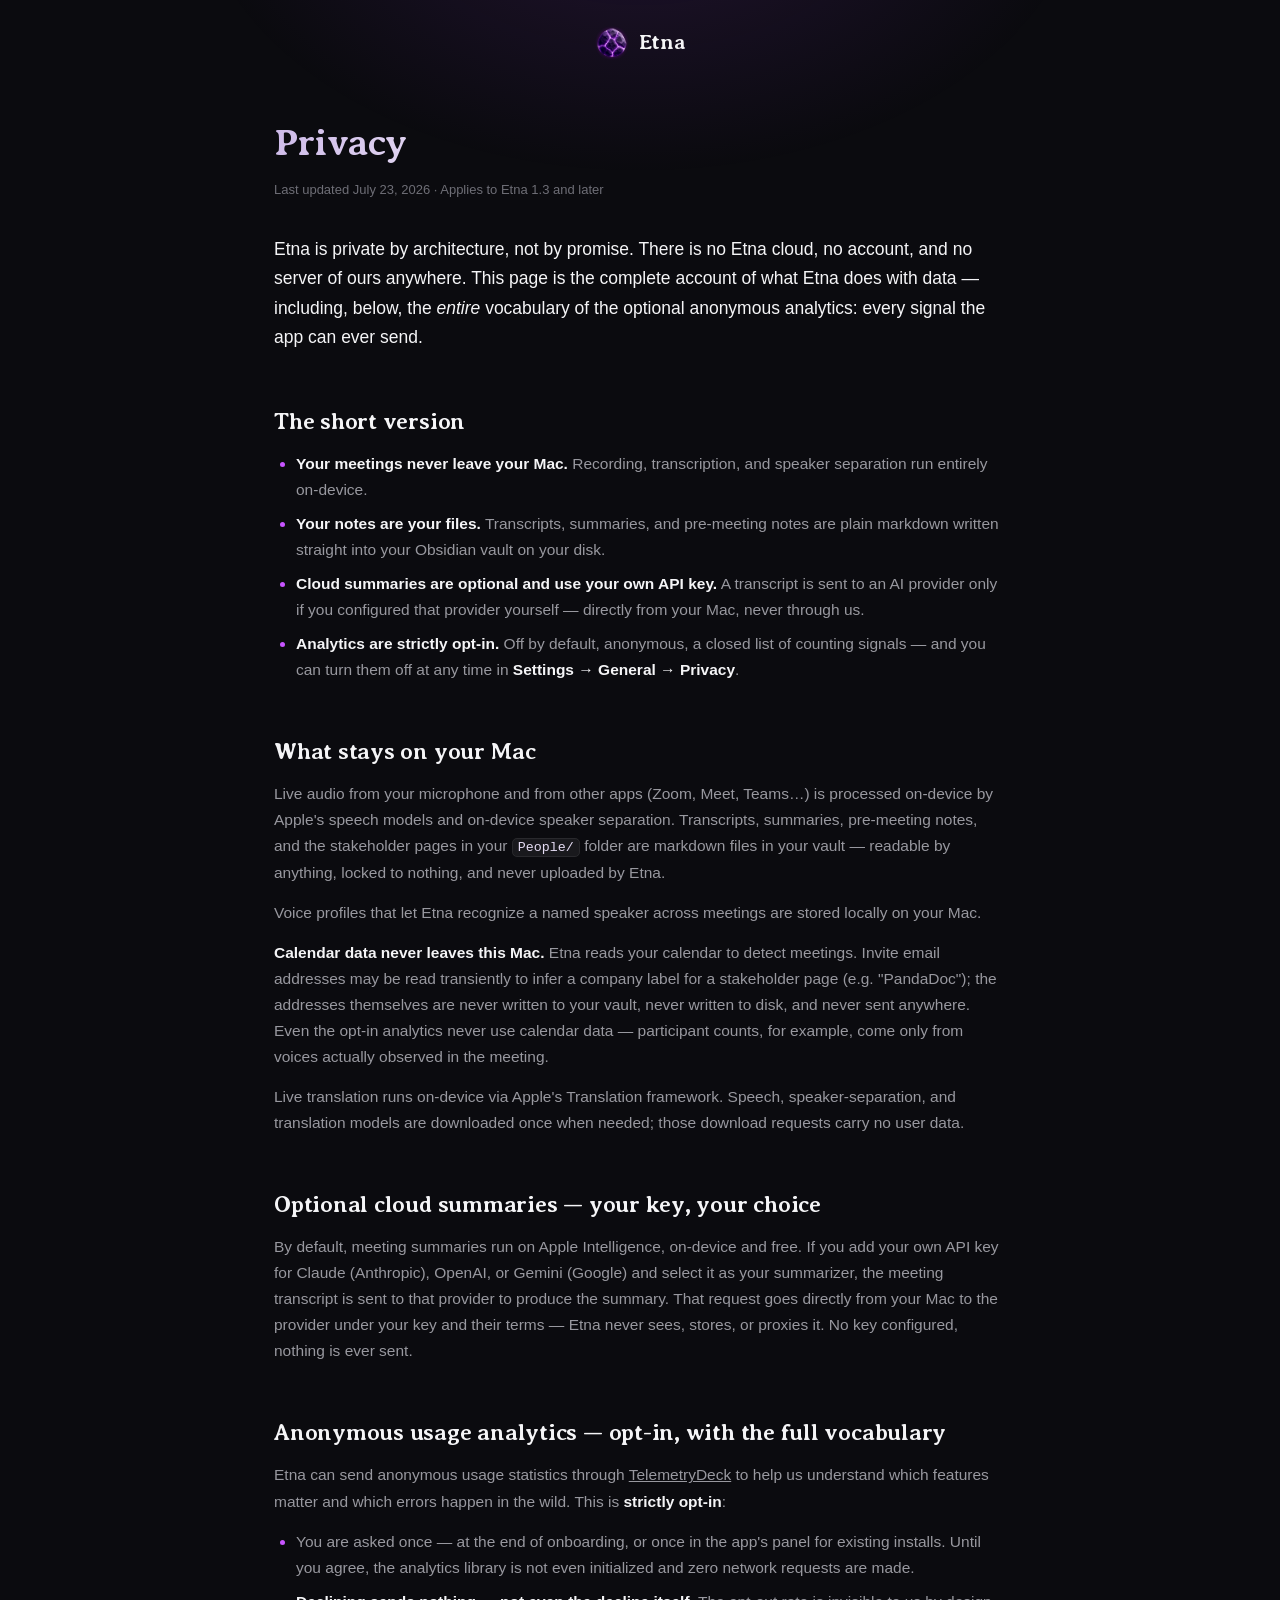
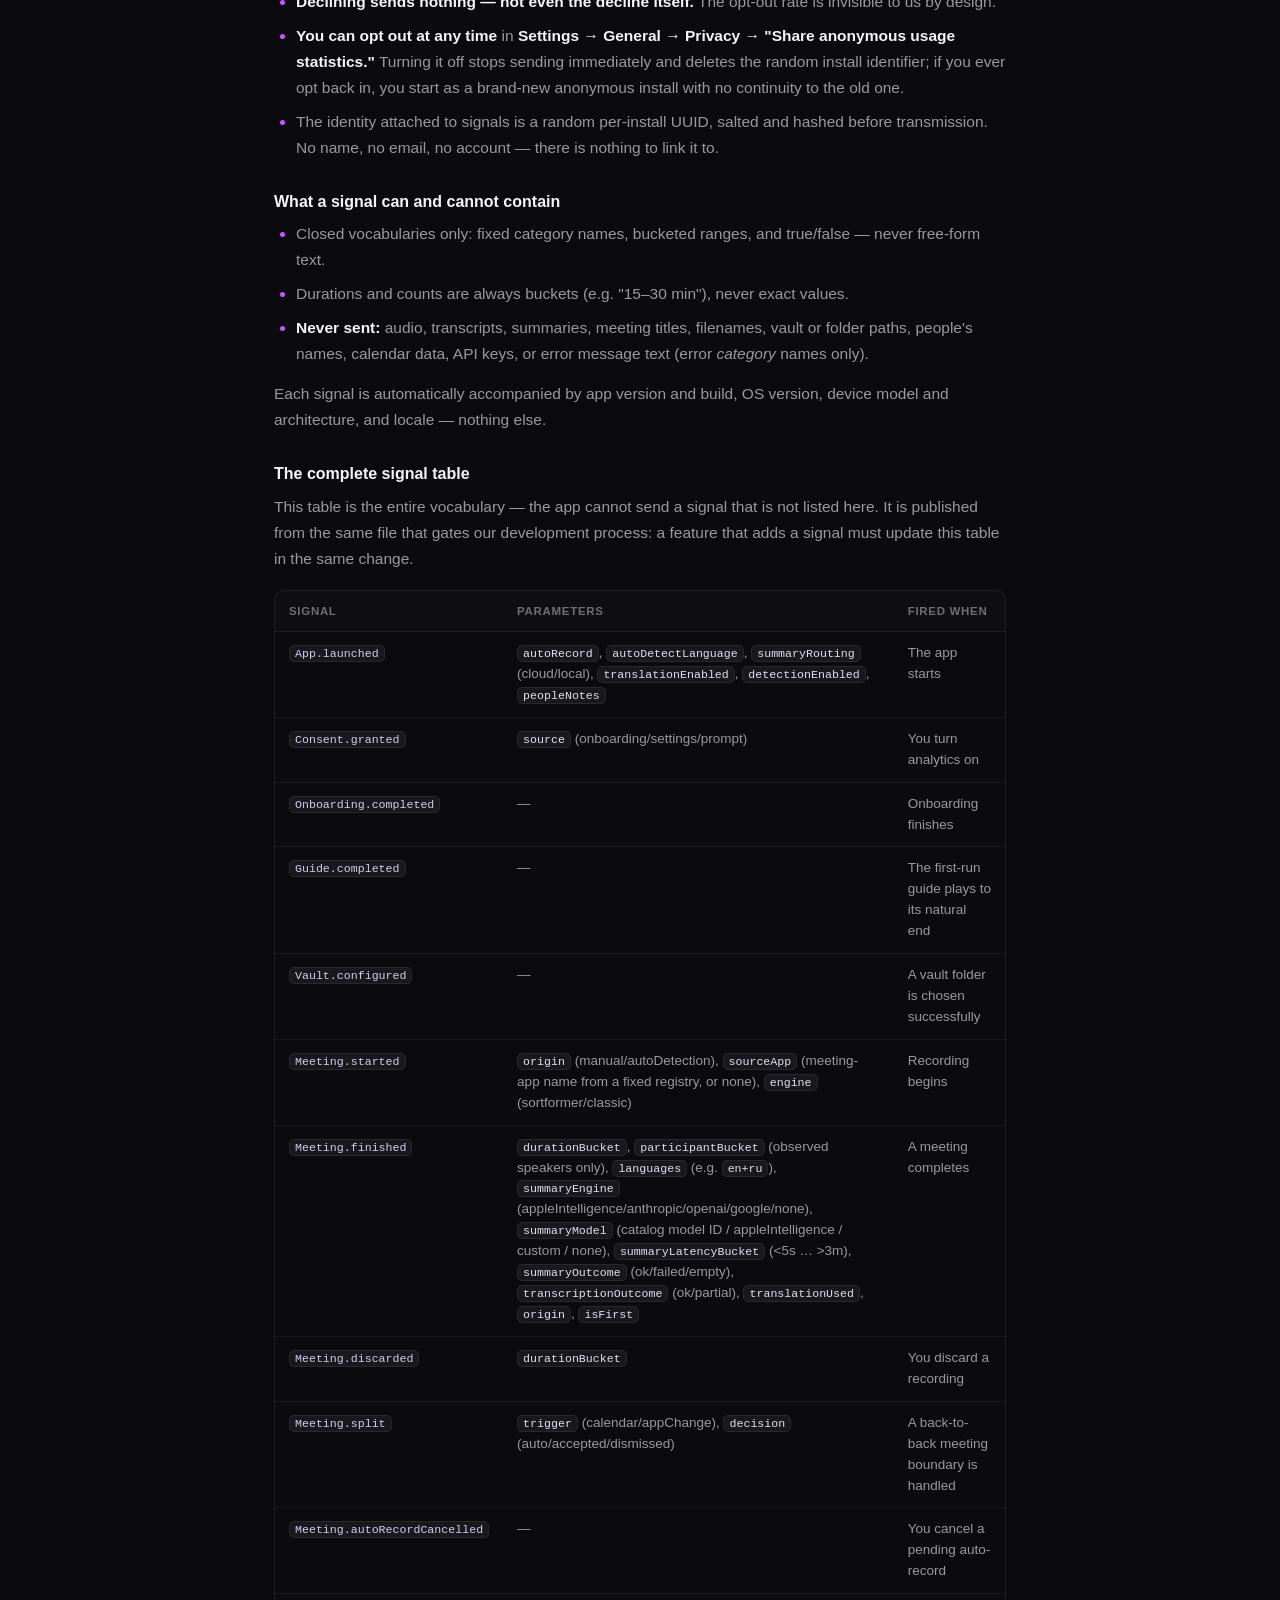
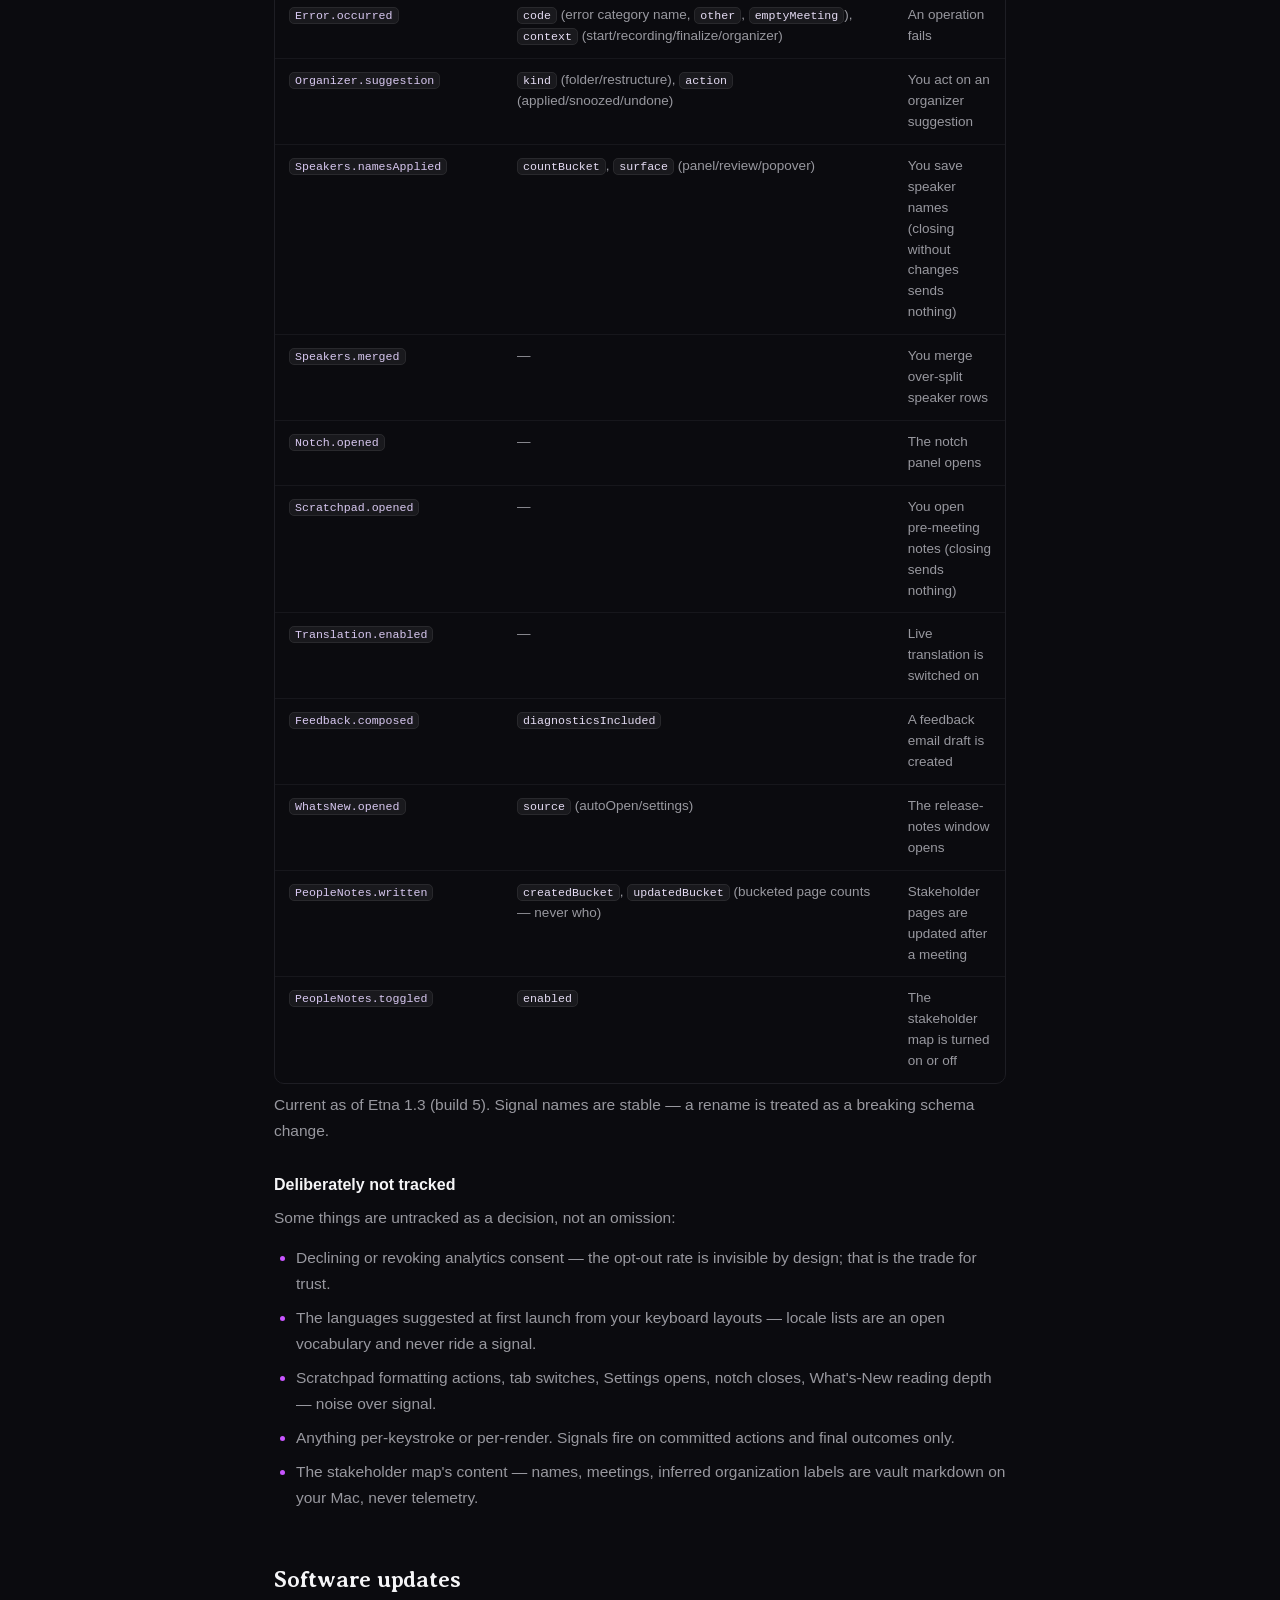
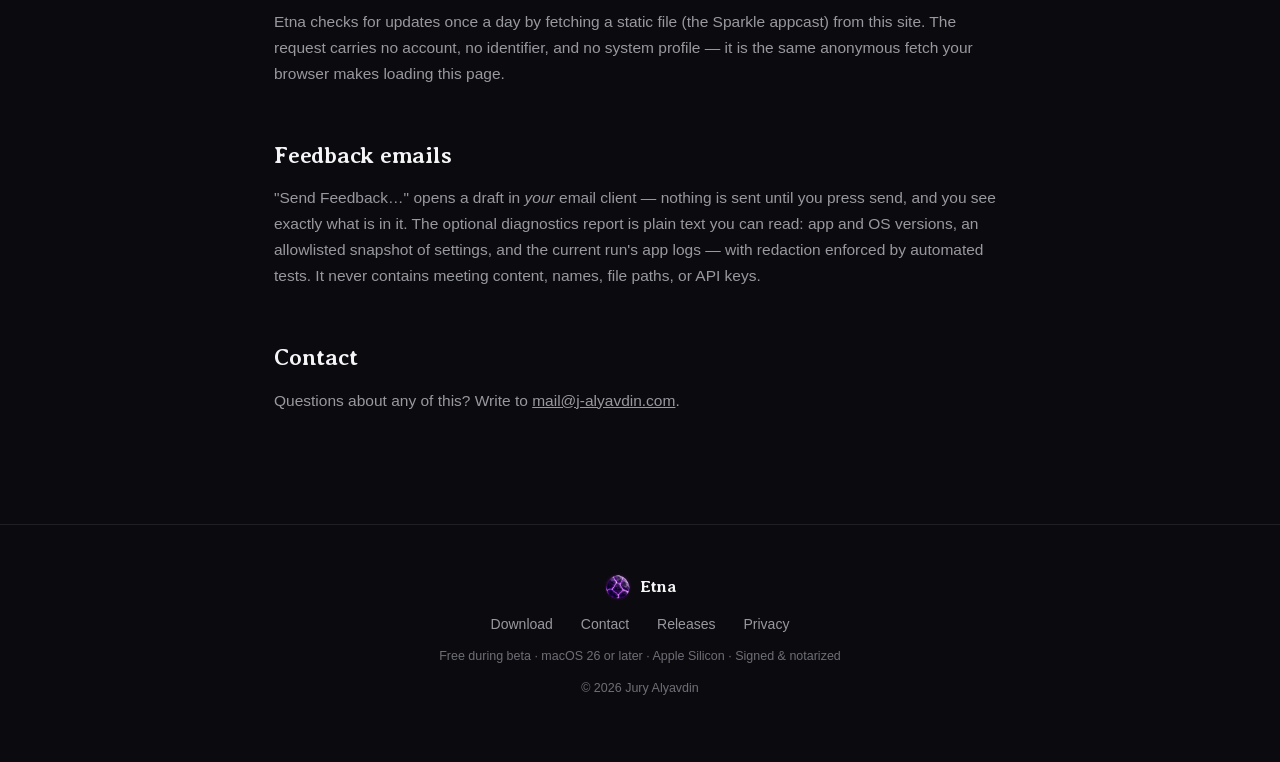
==== privacy.html @ 4ec59758 "Privacy page at /privacy: full analytics vocabulary + opt-out path Publishes the complete opt-in ana" ====
<!doctype html>
<html lang="en">
<head>
<meta charset="utf-8">
<meta name="viewport" content="width=device-width, initial-scale=1">
<title>Privacy — Etna</title>
<meta name="description" content="Etna is private by architecture: on-device transcription, notes in your own Obsidian vault, no servers, no account. This page is the complete account of what Etna does with data, including the full opt-in analytics vocabulary.">
<meta name="theme-color" content="#000000">
<link rel="icon" href="assets/favicon.svg" type="image/svg+xml">
<meta property="og:type" content="website">
<meta property="og:title" content="Privacy — Etna">
<meta property="og:description" content="On-device transcription, notes in your own vault, no servers. The complete account of what Etna does with data — including every analytics signal it can ever send.">
<meta property="og:image" content="https://etnanote.com/assets/og-image.png">
<meta property="og:url" content="https://etnanote.com/privacy">
<link rel="canonical" href="https://etnanote.com/privacy">
<link rel="stylesheet" href="style.css">
<style>
  /* ---- privacy page (scoped; tokens come from style.css) ---- */
  .topbar {
    display: flex; align-items: center; justify-content: center;
    padding: 26px 24px 10px;
  }
  .topbar a {
    display: flex; align-items: center; gap: 10px;
    text-decoration: none;
    font-family: 'Averia Serif Libre', Georgia, serif;
    font-weight: 700; font-size: 21px; letter-spacing: -0.02em;
  }
  .legal {
    max-width: 780px; margin: 0 auto;
    padding: 28px 24px 96px;
  }
  .legal h1 {
    font-family: 'Averia Serif Libre', Georgia, serif;
    font-weight: 700; font-size: 38px; letter-spacing: -0.02em;
    margin: 18px 0 10px;
    background: linear-gradient(115deg, #cdb9e8 0%, #fff 55%, #cdb9e8 100%);
    -webkit-background-clip: text; background-clip: text; color: transparent;
  }
  .legal .updated { margin: 0 0 34px; font-size: 13px; color: var(--text-3); }
  .legal h2 {
    font-family: 'Averia Serif Libre', Georgia, serif;
    font-weight: 700; font-size: 23px; letter-spacing: -0.01em;
    margin: 52px 0 14px; color: var(--text);
  }
  .legal h3 { font-size: 16px; margin: 30px 0 8px; color: var(--text); }
  .legal p, .legal li { font-size: 15.5px; line-height: 1.68; color: var(--text-2); }
  .legal p { margin: 0 0 14px; }
  .legal ul { margin: 0 0 14px; padding-left: 22px; }
  .legal li { margin-bottom: 8px; }
  .legal li::marker { color: var(--accent); }
  .legal strong { color: var(--text); font-weight: 600; }
  .legal .lead { font-size: 17.5px; color: var(--text); }
  .legal code {
    font-family: ui-monospace, "SF Mono", SFMono-Regular, Menlo, monospace;
    font-size: .86em;
    background: rgba(255,255,255,.06);
    border: 1px solid rgba(255,255,255,.07);
    padding: 1px 5px; border-radius: 5px;
    color: #e6ddf5; white-space: nowrap;
  }
  .table-scroll {
    overflow-x: auto; margin: 18px 0 8px;
    border: 1px solid #1e1e24; border-radius: var(--r-m);
    -webkit-overflow-scrolling: touch;
  }
  .legal table { width: 100%; border-collapse: collapse; font-size: 13.5px; min-width: 640px; }
  .legal th {
    text-align: left; font-weight: 600; color: var(--text-3);
    font-size: 11.5px; text-transform: uppercase; letter-spacing: .06em;
    padding: 12px 14px; border-bottom: 1px solid #1e1e24;
    background: rgba(255,255,255,.02);
  }
  .legal td {
    padding: 11px 14px; vertical-align: top;
    border-bottom: 1px solid #17171c;
    color: var(--text-2); line-height: 1.55;
  }
  .legal tr:last-child td { border-bottom: none; }
  .legal td:first-child code { color: #d9c9f2; }
  .tnote { font-size: 13px; color: var(--text-3); margin-top: 10px; }
</style>
</head>
<body class="no-zoom">

<div class="topbar">
  <a href="/">
    <img src="assets/etna-stone.png" alt="" width="34" height="34">
    <span>Etna</span>
  </a>
</div>

<main class="legal">
  <h1>Privacy</h1>
  <p class="updated">Last updated July 23, 2026 · Applies to Etna 1.3 and later</p>

  <p class="lead">Etna is private by architecture, not by promise. There is no Etna cloud,
  no account, and no server of ours anywhere. This page is the complete account of what
  Etna does with data — including, below, the <em>entire</em> vocabulary of the optional
  anonymous analytics: every signal the app can ever send.</p>

  <h2>The short version</h2>
  <ul>
    <li><strong>Your meetings never leave your Mac.</strong> Recording, transcription, and
      speaker separation run entirely on-device.</li>
    <li><strong>Your notes are your files.</strong> Transcripts, summaries, and pre-meeting
      notes are plain markdown written straight into your Obsidian vault on your disk.</li>
    <li><strong>Cloud summaries are optional and use your own API key.</strong> A transcript
      is sent to an AI provider only if you configured that provider yourself — directly
      from your Mac, never through us.</li>
    <li><strong>Analytics are strictly opt-in.</strong> Off by default, anonymous, a closed
      list of counting signals — and you can turn them off at any time in
      <strong>Settings&nbsp;→&nbsp;General&nbsp;→&nbsp;Privacy</strong>.</li>
  </ul>

  <h2>What stays on your Mac</h2>
  <p>Live audio from your microphone and from other apps (Zoom, Meet, Teams…) is processed
  on-device by Apple's speech models and on-device speaker separation. Transcripts,
  summaries, pre-meeting notes, and the stakeholder pages in your <code>People/</code>
  folder are markdown files in your vault — readable by anything, locked to nothing, and
  never uploaded by Etna.</p>
  <p>Voice profiles that let Etna recognize a named speaker across meetings are stored
  locally on your Mac.</p>
  <p><strong>Calendar data never leaves this Mac.</strong> Etna reads your calendar to
  detect meetings. Invite email addresses may be read transiently to infer a company label
  for a stakeholder page (e.g. "PandaDoc"); the addresses themselves are never written to
  your vault, never written to disk, and never sent anywhere. Even the opt-in analytics
  never use calendar data — participant counts, for example, come only from voices
  actually observed in the meeting.</p>
  <p>Live translation runs on-device via Apple's Translation framework. Speech,
  speaker-separation, and translation models are downloaded once when needed; those
  download requests carry no user data.</p>

  <h2>Optional cloud summaries — your key, your choice</h2>
  <p>By default, meeting summaries run on Apple&nbsp;Intelligence, on-device and free. If
  you add your own API key for Claude (Anthropic), OpenAI, or Gemini (Google) and select
  it as your summarizer, the meeting transcript is sent to that provider to produce the
  summary. That request goes directly from your Mac to the provider under your key and
  their terms — Etna never sees, stores, or proxies it. No key configured, nothing is
  ever sent.</p>

  <h2>Anonymous usage analytics — opt-in, with the full vocabulary</h2>
  <p>Etna can send anonymous usage statistics through
  <a href="https://telemetrydeck.com">TelemetryDeck</a> to help us understand which
  features matter and which errors happen in the wild. This is <strong>strictly
  opt-in</strong>:</p>
  <ul>
    <li>You are asked once — at the end of onboarding, or once in the app's panel for
      existing installs. Until you agree, the analytics library is not even initialized
      and zero network requests are made.</li>
    <li><strong>Declining sends nothing — not even the decline itself.</strong> The
      opt-out rate is invisible to us by design.</li>
    <li><strong>You can opt out at any time</strong> in
      <strong>Settings&nbsp;→&nbsp;General&nbsp;→&nbsp;Privacy → "Share anonymous usage
      statistics."</strong> Turning it off stops sending immediately and deletes the
      random install identifier; if you ever opt back in, you start as a brand-new
      anonymous install with no continuity to the old one.</li>
    <li>The identity attached to signals is a random per-install UUID, salted and hashed
      before transmission. No name, no email, no account — there is nothing to link it to.</li>
  </ul>

  <h3>What a signal can and cannot contain</h3>
  <ul>
    <li>Closed vocabularies only: fixed category names, bucketed ranges, and true/false —
      never free-form text.</li>
    <li>Durations and counts are always buckets (e.g. "15–30&nbsp;min"), never exact values.</li>
    <li><strong>Never sent:</strong> audio, transcripts, summaries, meeting titles,
      filenames, vault or folder paths, people's names, calendar data, API keys, or error
      message text (error <em>category</em> names only).</li>
  </ul>
  <p>Each signal is automatically accompanied by app version and build, OS version, device
  model and architecture, and locale — nothing else.</p>

  <h3>The complete signal table</h3>
  <p>This table is the entire vocabulary — the app cannot send a signal that is not listed
  here. It is published from the same file that gates our development process: a feature
  that adds a signal must update this table in the same change.</p>

  <div class="table-scroll">
  <table>
    <thead><tr><th>Signal</th><th>Parameters</th><th>Fired when</th></tr></thead>
    <tbody>
      <tr><td><code>App.launched</code></td><td><code>autoRecord</code>, <code>autoDetectLanguage</code>, <code>summaryRouting</code> (cloud/local), <code>translationEnabled</code>, <code>detectionEnabled</code>, <code>peopleNotes</code></td><td>The app starts</td></tr>
      <tr><td><code>Consent.granted</code></td><td><code>source</code> (onboarding/settings/prompt)</td><td>You turn analytics on</td></tr>
      <tr><td><code>Onboarding.completed</code></td><td>—</td><td>Onboarding finishes</td></tr>
      <tr><td><code>Guide.completed</code></td><td>—</td><td>The first-run guide plays to its natural end</td></tr>
      <tr><td><code>Vault.configured</code></td><td>—</td><td>A vault folder is chosen successfully</td></tr>
      <tr><td><code>Meeting.started</code></td><td><code>origin</code> (manual/autoDetection), <code>sourceApp</code> (meeting-app name from a fixed registry, or none), <code>engine</code> (sortformer/classic)</td><td>Recording begins</td></tr>
      <tr><td><code>Meeting.finished</code></td><td><code>durationBucket</code>, <code>participantBucket</code> (observed speakers only), <code>languages</code> (e.g. <code>en+ru</code>), <code>summaryEngine</code> (appleIntelligence/anthropic/openai/google/none), <code>summaryModel</code> (catalog model ID / appleIntelligence / custom / none), <code>summaryLatencyBucket</code> (&lt;5s … &gt;3m), <code>summaryOutcome</code> (ok/failed/empty), <code>transcriptionOutcome</code> (ok/partial), <code>translationUsed</code>, <code>origin</code>, <code>isFirst</code></td><td>A meeting completes</td></tr>
      <tr><td><code>Meeting.discarded</code></td><td><code>durationBucket</code></td><td>You discard a recording</td></tr>
      <tr><td><code>Meeting.split</code></td><td><code>trigger</code> (calendar/appChange), <code>decision</code> (auto/accepted/dismissed)</td><td>A back-to-back meeting boundary is handled</td></tr>
      <tr><td><code>Meeting.autoRecordCancelled</code></td><td>—</td><td>You cancel a pending auto-record</td></tr>
      <tr><td><code>Error.occurred</code></td><td><code>code</code> (error category name, <code>other</code>, <code>emptyMeeting</code>), <code>context</code> (start/recording/finalize/organizer)</td><td>An operation fails</td></tr>
      <tr><td><code>Organizer.suggestion</code></td><td><code>kind</code> (folder/restructure), <code>action</code> (applied/snoozed/undone)</td><td>You act on an organizer suggestion</td></tr>
      <tr><td><code>Speakers.namesApplied</code></td><td><code>countBucket</code>, <code>surface</code> (panel/review/popover)</td><td>You save speaker names (closing without changes sends nothing)</td></tr>
      <tr><td><code>Speakers.merged</code></td><td>—</td><td>You merge over-split speaker rows</td></tr>
      <tr><td><code>Notch.opened</code></td><td>—</td><td>The notch panel opens</td></tr>
      <tr><td><code>Scratchpad.opened</code></td><td>—</td><td>You open pre-meeting notes (closing sends nothing)</td></tr>
      <tr><td><code>Translation.enabled</code></td><td>—</td><td>Live translation is switched on</td></tr>
      <tr><td><code>Feedback.composed</code></td><td><code>diagnosticsIncluded</code></td><td>A feedback email draft is created</td></tr>
      <tr><td><code>WhatsNew.opened</code></td><td><code>source</code> (autoOpen/settings)</td><td>The release-notes window opens</td></tr>
      <tr><td><code>PeopleNotes.written</code></td><td><code>createdBucket</code>, <code>updatedBucket</code> (bucketed page counts — never who)</td><td>Stakeholder pages are updated after a meeting</td></tr>
      <tr><td><code>PeopleNotes.toggled</code></td><td><code>enabled</code></td><td>The stakeholder map is turned on or off</td></tr>
    </tbody>
  </table>
  </div>
  <p class="tnote">Current as of Etna 1.3 (build 5). Signal names are stable — a rename is
  treated as a breaking schema change.</p>

  <h3>Deliberately not tracked</h3>
  <p>Some things are untracked as a decision, not an omission:</p>
  <ul>
    <li>Declining or revoking analytics consent — the opt-out rate is invisible by design;
      that is the trade for trust.</li>
    <li>The languages suggested at first launch from your keyboard layouts — locale lists
      are an open vocabulary and never ride a signal.</li>
    <li>Scratchpad formatting actions, tab switches, Settings opens, notch closes,
      What's-New reading depth — noise over signal.</li>
    <li>Anything per-keystroke or per-render. Signals fire on committed actions and final
      outcomes only.</li>
    <li>The stakeholder map's content — names, meetings, inferred organization labels are
      vault markdown on your Mac, never telemetry.</li>
  </ul>

  <h2>Software updates</h2>
  <p>Etna checks for updates once a day by fetching a static file (the Sparkle appcast)
  from this site. The request carries no account, no identifier, and no system profile —
  it is the same anonymous fetch your browser makes loading this page.</p>

  <h2>Feedback emails</h2>
  <p>"Send Feedback…" opens a draft in <em>your</em> email client — nothing is sent until
  you press send, and you see exactly what is in it. The optional diagnostics report is
  plain text you can read: app and OS versions, an allowlisted snapshot of settings, and
  the current run's app logs — with redaction enforced by automated tests. It never
  contains meeting content, names, file paths, or API keys.</p>

  <h2>Contact</h2>
  <p>Questions about any of this? Write to
  <a href="mailto:mail@j-alyavdin.com">mail@j-alyavdin.com</a>.</p>
</main>

<footer>
  <div class="footer__brand">
    <img src="assets/etna-stone.png" alt="" width="28" height="28">
    <span>Etna</span>
  </div>
  <nav class="footer__links">
    <a href="https://github.com/flip-sorry/etna-releases/releases/latest/download/Etna.dmg">Download</a>
    <a href="mailto:mail@j-alyavdin.com">Contact</a>
    <a href="https://github.com/flip-sorry/etna-releases">Releases</a>
    <a href="/privacy">Privacy</a>
  </nav>
  <p class="footer__fine">Free during beta · macOS 26 or later · Apple Silicon · Signed &amp; notarized</p>
  <p class="footer__fine">© 2026 Jury Alyavdin</p>
</footer>

</body>
</html>
---- style.css ----
/* ============ Tokens (mirrors the app's design system) ============ */
:root {
  --bg: #0b0b0f;
  --surface: #000;
  --text: #f5f5f7;
  --text-2: #98989f;
  --text-3: #6e6e76;
  --accent: #c855ff;        /* marketing accent, from the Etna stone */
  --blue: #0A84FF;          /* app accent (capability-row icons) */
  --red: #ff453a;           /* notch waveform */
  --cta: #4d4d4d;           /* neutral notch CTA fill */
  --r-s: 6px; --r-m: 10px; --r-l: 14px;
  --d-fast: .15s; --d-normal: .25s; --d-slow: .35s;
  --iu: 1px;                /* island unit: 1/285 of island width (cqw below) */
}

/* brand serif, self-hosted — no Google CDN callout on a privacy product */
@font-face {
  font-family: 'Averia Serif Libre';
  font-style: normal;
  font-weight: 700;
  font-display: swap;
  src: url('assets/fonts/averia-serif-libre-700.woff2') format('woff2');
}

/* ============ Base ============ */
*, *::before, *::after { box-sizing: border-box; }
html { scroll-behavior: smooth; }
body {
  margin: 0;
  background: var(--bg);
  color: var(--text);
  font-family: -apple-system, BlinkMacSystemFont, "SF Pro Text", "Segoe UI", Roboto, Helvetica, Arial, sans-serif;
  -webkit-font-smoothing: antialiased;
  line-height: 1.4;
}
body::before {
  content: '';
  position: fixed; inset: 0; z-index: -1; pointer-events: none;
  background: radial-gradient(640px 420px at 50% -120px, rgba(150, 60, 230, .16), transparent 70%);
}
img { display: block; }
a { color: inherit; }
:focus-visible { outline: 2px solid var(--accent); outline-offset: 2px; }

/* ============ Zoom section (hero + pinned choreography) ============ */
/* 1040vh: the dialogue tail owns the extra 260vh over the old 780vh track —
   lid/Mac/morph keep their original scroll-pixel pacing (see script.js),
   only the streamed turns get more scroll per message */
.zoom { height: 1040vh; }
.zoom__sticky {
  position: sticky; top: 0;
  height: 100vh; overflow: clip;
  display: flex; flex-direction: column; align-items: center;
}

/* ---- Hero copy ---- */
.hero {
  position: relative; z-index: 2;
  width: 100%; max-width: 720px;
  text-align: center;
  padding: clamp(40px, 8vh, 88px) 24px 0;
}
/* stacked stone-over-wordmark lockup; JS holds it big at mid-screen while
   the lid is shut, then lifts and shrinks it as the Mac opens */
.hero__brand {
  display: flex; flex-direction: column; align-items: center; gap: 2px;
  transform-origin: 50% 0;
}
/* animated stone loop; the radial mask melts the clip's dark vignette
   into the page background so the rectangle never reads as a box */
.hero__orb {
  width: 48px; height: 48px;
  -webkit-mask-image: radial-gradient(closest-side, #000 84%, transparent 100%);
  mask-image: radial-gradient(closest-side, #000 84%, transparent 100%);
}
.hero__brand span {
  font-family: 'Averia Serif Libre', Georgia, 'Times New Roman', serif;
  font-weight: 700;
  font-size: 27px;
  letter-spacing: -.05em;
  line-height: 1.1;
  background: linear-gradient(180deg, #c9b6e9, #fff 62%);
  -webkit-background-clip: text; background-clip: text;
  -webkit-text-fill-color: transparent;
  color: #fff;
}

/* ---- scroll nudge (initial screen only) ----
   A thin purple thread below the resting lockup: a short comet line —
   bright leading edge, fading tail, the wordmark's lavender melting into
   the app purple — falls through a masked track with a scroll-flick
   easing, rests, repeats. JS fades the whole element out on the first
   scroll. Its base transform parks the line above the track, so the
   global reduced-motion animation kill leaves it clipped away invisibly;
   the static layouts also hide it outright. */
.scroll-nudge {
  position: absolute; left: 50%; top: 68%; z-index: 2;
  width: 2px; height: 64px;
  margin-left: -1px;
  overflow: hidden;
  pointer-events: none;
  -webkit-mask-image: linear-gradient(180deg, transparent, #000 25%, #000 75%, transparent);
  mask-image: linear-gradient(180deg, transparent, #000 25%, #000 75%, transparent);
}
.scroll-nudge::before {
  content: '';
  position: absolute; left: 0; top: 0;
  width: 100%; height: 26px;
  border-radius: 1px;
  background: linear-gradient(180deg,
    transparent, rgba(201, 182, 233, .85) 55%, rgba(191, 90, 242, .95));
  transform: translateY(-26px);
  animation: nudge-fall 3s cubic-bezier(.45, .05, .2, 1) .8s infinite;
}
@keyframes nudge-fall {
  0%   { transform: translateY(-26px); }
  60%  { transform: translateY(64px); }
  100% { transform: translateY(64px); }
}

/* ---- aurora behind the zoomed Mac (fades in with the zoom) ----
   Colors are the app's own transcript palette (macOS dark-mode system
   colors): speaker green/orange/purple/teal/pink/indigo + the Me-bubble
   accent blue #0A84FF. Three layers hold three permutations of that
   palette; a slow counter-phased crossfade (plus a slight drift on the
   pseudo layers) keeps the sky continuously morphing while every hue on
   screen stays one the app actually uses. JS drives the CONTAINER's
   opacity with scroll, so the animation lives on ::before/::after only.
   Reduced motion: the global animation kill freezes this at the base
   layer. */
.zoom__aurora {
  position: absolute; inset: 0; z-index: 0;
  /* Apple-hero construction: THREE huge overlapping fields per layer
     (cool anchor left, wide wash center, warm anchor right), centers
     parked above the frame so only the long soft tail is visible, with
     a mid alpha stop smoothing the falloff. The container mask melts
     everything downward into black — no hard band edge. */
  background:
    radial-gradient(55% 90% at 12% -18%, rgba(10, 132, 255, .30), rgba(10, 132, 255, .10) 45%, transparent 72%),
    radial-gradient(70% 100% at 50% -25%, rgba(191, 90, 242, .22), rgba(191, 90, 242, .08) 50%, transparent 75%),
    radial-gradient(55% 90% at 88% -18%, rgba(255, 55, 95, .26), rgba(255, 55, 95, .09) 45%, transparent 72%);
  -webkit-mask-image: linear-gradient(180deg, #000 0, #000 20%, rgba(0, 0, 0, .55) 45%, transparent 78%);
  mask-image: linear-gradient(180deg, #000 0, #000 20%, rgba(0, 0, 0, .55) 45%, transparent 78%);
  opacity: 0;
  pointer-events: none;
}
/* oversized so the drift never uncovers an edge (.zoom__sticky clips) */
.zoom__aurora::before,
.zoom__aurora::after {
  content: '';
  position: absolute; inset: -6%;
  opacity: 0;
  animation: 24s ease-in-out infinite;
}
.zoom__aurora::before {
  background:
    radial-gradient(55% 90% at 12% -18%, rgba(191, 90, 242, .28), rgba(191, 90, 242, .09) 45%, transparent 72%),
    radial-gradient(70% 100% at 50% -25%, rgba(255, 55, 95, .18), rgba(255, 55, 95, .07) 50%, transparent 75%),
    radial-gradient(55% 90% at 88% -18%, rgba(255, 159, 10, .22), rgba(255, 159, 10, .08) 45%, transparent 72%);
  animation-name: aurora-warm;
}
.zoom__aurora::after {
  background:
    radial-gradient(55% 90% at 12% -18%, rgba(64, 200, 224, .26), rgba(64, 200, 224, .09) 45%, transparent 72%),
    radial-gradient(70% 100% at 50% -25%, rgba(10, 132, 255, .18), rgba(10, 132, 255, .07) 50%, transparent 75%),
    radial-gradient(55% 90% at 88% -18%, rgba(191, 90, 242, .24), rgba(191, 90, 242, .08) 45%, transparent 72%);
  animation-name: aurora-cool;
}
@keyframes aurora-warm {
  0%   { opacity: 0; transform: translate3d(0, 0, 0); }
  33%  { opacity: 1; transform: translate3d(1.5%, 0, 0); }
  66%  { opacity: 0; transform: translate3d(3%, 0, 0); }
  100% { opacity: 0; transform: translate3d(0, 0, 0); }
}
@keyframes aurora-cool {
  0%   { opacity: 0; transform: translate3d(0, 0, 0); }
  33%  { opacity: 0; transform: translate3d(-3%, 0, 0); }
  66%  { opacity: 1; transform: translate3d(-1.5%, 0, 0); }
  100% { opacity: 0; transform: translate3d(0, 0, 0); }
}

/* ---- MacBook mock ---- */
/* Perspective lets the lid rotate about its hinge; the camera sits at the
   container's vertical center — just above the hinge, so the half-closed
   screen stays visible and the deck reads as a surface. */
.macbook {
  position: relative; z-index: 1;
  --mw: min(760px, 88vw);
  width: var(--mw);
  margin-top: clamp(40px, 7vh, 96px);
  /* ONE camera for the whole machine — per-element lenses made the slit
     and the body disagree about depth. Origin well above the hinge so the
     ajar lid is seen from above: the slit reads as a lit band overlapping
     the deck, near edge widest. (%-origin, so layout can't move it.) */
  perspective: 2600px;
  perspective-origin: 50% 28%;
}
.mb-lid {
  position: relative; z-index: 2;   /* the slit always paints over the deck */
  background: #000;
  border: 1px solid #222226; border-bottom: none;
  border-radius: clamp(10px, 2vw, 16px) clamp(10px, 2vw, 16px) 0 0;
  padding: clamp(5px, 1.1vw, 9px) clamp(5px, 1.1vw, 9px) 0;
  transform-origin: 50% 100%;   /* hinge — JS rotates the lid open on scroll */
  transform-style: preserve-3d; /* lets the lid back flip with the lid */
}
.mb-lidback {
  position: absolute; inset: 0;
  border-radius: inherit;
  background: linear-gradient(175deg, #17171b, #0c0c0f 60%);
  /* faces away from the screen; 0.5px offset avoids same-plane fighting */
  transform: rotateY(180deg) translateZ(0.5px);
  backface-visibility: hidden;
  pointer-events: none;
}
.mb-screen {
  position: relative;
  aspect-ratio: 1512 / 945;
  background: #141418;
  border-radius: clamp(5px, 1vw, 8px) clamp(5px, 1vw, 8px) 0 0;
  overflow: hidden;
}
/* luminous wash over the screen while the lid is ajar (JS-driven) */
.mb-veil {
  position: absolute; inset: 0;
  /* vertical wash + a spectral tilt: blue left, warm right, like light
     splitting at a grazing angle */
  background:
    linear-gradient(90deg, rgba(90, 140, 255, .45), rgba(170, 90, 255, .1) 38%, rgba(255, 95, 125, .4)),
    linear-gradient(to top,
      rgba(235, 218, 255, .95),
      rgba(205, 120, 255, .72) 40%,
      rgba(170, 90, 255, .5));
  opacity: 0;
  pointer-events: none;
}

/* keyboard deck: a fixed foreshortened plane extending toward the viewer */
.mb-deck {
  position: relative;
  aspect-ratio: 1512 / 600;
  /* the rotated plane projects to ~45% of its layout height — pull the
     base bar up so it hugs the deck's front edge */
  margin-bottom: calc(var(--mw) * -0.22);
  transform-origin: 50% 0;
  transform: rotateX(72deg);
  transform-style: preserve-3d;   /* the front wall lives in this 3D space */
  background: linear-gradient(#1a1a1f, #101014 70%);
  border: 1px solid #222226; border-top: none; border-bottom: none;
  /* no in-plane corner rounding: foreshortening turns it into a weird
     chamfer — the body's curves live on the front wall below */
}
.mb-deck::before {          /* keyboard: dark caps split by darker gaps */
  content: '';
  position: absolute; left: 14%; right: 14%; top: 10%; height: 50%;
  border-radius: 10px;
  background:
    repeating-linear-gradient(to right, #0a0a0d 0 .6%, transparent .6% 6.75%),
    repeating-linear-gradient(to bottom, #17171c 0 13.6%, #0a0a0d 13.6% 16.2%),
    #0a0a0d;
  box-shadow: inset 0 2px 10px rgba(0, 0, 0, .55);
}
.mb-deck::after {           /* trackpad */
  content: '';
  position: absolute; left: 36%; right: 36%; top: 66%; bottom: 12%;
  border-radius: 8px;
  background: rgba(255, 255, 255, .02);
  border: 1px solid rgba(255, 255, 255, .05);
}
/* screen light spilling onto the deck while the lid is ajar (JS-driven) */
.mb-glow {
  position: absolute; inset: 0; z-index: 1;
  border-radius: inherit;
  overflow: hidden;   /* light lives on the deck only — never past the hinge */
  /* spectral spill, cool → hot → warm across the width */
  background:
    radial-gradient(56% 130% at 50% 0, rgba(235, 215, 255, .46), rgba(200, 85, 255, .16) 46%, transparent 74%),
    radial-gradient(46% 115% at 15% 0, rgba(85, 140, 255, .36), transparent 70%),
    radial-gradient(46% 115% at 85% 0, rgba(255, 85, 115, .32), transparent 70%),
    linear-gradient(to bottom, rgba(160, 110, 255, .16), transparent 60%);
  opacity: 0;
  pointer-events: none;
}
.mb-glow::before {          /* hot bloom along the slit, hugging the hinge */
  content: '';
  position: absolute; left: 3%; right: 3%; top: -4px; height: 12px;
  border-radius: 50%;
  background: linear-gradient(90deg,
    rgba(90, 150, 255, 0),
    rgba(90, 150, 255, .65) 12%,
    rgba(200, 120, 255, .8) 34%,
    rgba(246, 232, 255, .95) 50%,
    rgba(255, 150, 190, .75) 68%,
    rgba(255, 95, 95, .55) 88%,
    rgba(255, 95, 95, 0));
  filter: blur(5px);
}
/* front wall: a vertical plane hinged to the deck's front edge, so the
   body can never detach from the keyboard surface */
.mb-base {
  position: absolute; top: calc(100% - 1px); left: -1px; right: -1px;
  height: 18px;
  transform-origin: 50% 0;
  transform: rotateX(-72deg);   /* undo the deck tilt → world-vertical */
  background: linear-gradient(#34343c, #1e1e24 55%, #15151a);
  border: 1px solid #222226; border-top: none;
  border-radius: 0 0 14px 14px;
}
.mb-base::before {              /* thumb scoop */
  content: '';
  position: absolute; top: 0; left: 50%; translate: -50% 0;
  width: 13%; height: 52%;
  background: #101014;
  border-radius: 0 0 8px 8px;
}

/* ---- Fake meeting ---- */
.meet {
  position: absolute; inset: 0;
  display: grid;
  grid-template-columns: repeat(3, 1fr);
  grid-template-rows: 1fr 1fr;
  gap: 1.3%;
  padding: 4.6% 1.4% 6.5%;
  background: #17171c;
}
.tile {
  position: relative;
  border-radius: var(--r-s);
  overflow: hidden;
  contain: layout paint;
}
.tile video {
  position: absolute; inset: 0;
  width: 100%; height: 100%;
  object-fit: cover;
}
.ring {
  position: absolute; inset: 0;
  border-radius: var(--r-s);
  box-shadow: inset 0 0 0 2px var(--accent), 0 0 16px rgba(200, 85, 255, .35);
  opacity: 0;
  animation: gate-on 12s linear infinite;
  animation-delay: calc(var(--i) * -6s);
}
.nametag {
  position: absolute; left: 5px; bottom: 5px;
  display: flex; align-items: center; gap: 4px;
  font-size: 9px; font-weight: 500; color: #e9e9ee;
  background: rgba(0, 0, 0, .55);
  padding: 2px 7px; border-radius: 999px;
}
.mini-wave { display: flex; align-items: center; gap: 1.5px; height: 7px; }
.mini-wave i {
  width: 1.5px; border-radius: 1px;
  background: var(--accent);
  height: 4px;
  opacity: 0;
  transform-origin: center;
  animation: gate-on 12s linear infinite, wob .5s ease-in-out infinite alternate;
  animation-delay: calc(var(--i) * -6s), calc(var(--j, 0) * -.14s);
}
.mini-wave i:nth-child(2) { --j: 1; height: 7px; }
.mini-wave i:nth-child(3) { --j: 2; }
.mic-off { flex: 0 0 auto; }

.meet__controls {
  position: absolute; bottom: 1.6%; left: 50%; translate: -50% 0;
  display: flex; gap: 5px;
  background: rgba(0, 0, 0, .45);
  padding: 3px 8px; border-radius: 999px;
}
.meet__controls span { width: 7px; height: 7px; border-radius: 50%; background: #3c3c44; }
.meet__controls .end { background: #b0362e; }

@keyframes gate-on  { 0% { opacity: 0; } 2%, 47% { opacity: 1; } 50%, 100% { opacity: 0; } }
@keyframes wob  { from { transform: scaleY(.4); } to { transform: scaleY(1); } }

/* ---- Notch island (tiny, inside the mock screen) ---- */
/* Sized as 285/1512 of the screen; children scale via container units:
   --iu = 1/285 of island width, so values match the app's pt values. */
.island {
  position: absolute; top: 0; left: 50%; translate: -50% 0;
  width: 18.85%;
  aspect-ratio: 285 / 32;
  container-type: inline-size;
  --iu: calc(100cqw / 285);
}
/* body + concave ears painted on a full-bleed child, so the container
   units (--iu) resolve against .island itself */
.island-bg {
  position: absolute; inset: 0;
  background: #000;
  border-radius: 0 0 calc(10 * var(--iu)) calc(10 * var(--iu));
}
.island-bg::before, .island-bg::after {
  content: '';
  position: absolute; top: 0;
  width: calc(8 * var(--iu)); height: calc(8 * var(--iu));
}
.island-bg::before {
  right: 100%;
  background: radial-gradient(circle at 0 100%, transparent calc(8 * var(--iu) - .5px), #000 calc(8 * var(--iu)));
}
.island-bg::after {
  left: 100%;
  background: radial-gradient(circle at 100% 100%, transparent calc(8 * var(--iu) - .5px), #000 calc(8 * var(--iu)));
}
.island > .wave  { position: absolute; left: calc(15 * var(--iu)); top: 50%; translate: 0 -50%; }
.island > .timer { position: absolute; right: calc(15 * var(--iu)); top: 50%; translate: 0 -50%; }

/* ---- Waveform + timer (shared by tiny island and full panel strip) ---- */
.wave { display: flex; align-items: center; }
.wave i {
  border-radius: 1px;
  background: var(--red);
  transform-origin: center;
  animation: wob .9s ease-in-out infinite alternate;
}
.wave i:nth-child(1) { animation-delay: -.00s; }
.wave i:nth-child(2) { animation-delay: -.15s; }
.wave i:nth-child(3) { animation-delay: -.30s; }
.wave i:nth-child(4) { animation-delay: -.45s; }
.wave i:nth-child(5) { animation-delay: -.60s; }
.timer {
  font-family: ui-monospace, "SF Mono", Menlo, monospace;
  font-variant-numeric: tabular-nums;
  font-weight: 700;
  color: #fff;
}

/* tiny island sizes */
.island .wave { gap: calc(2 * var(--iu)); }
.island .wave i { width: calc(2 * var(--iu)); }
.island .wave i:nth-child(1), .island .wave i:nth-child(5) { height: calc(9 * var(--iu)); }
.island .wave i:nth-child(2), .island .wave i:nth-child(4) { height: calc(13 * var(--iu)); }
.island .wave i:nth-child(3) { height: calc(16 * var(--iu)); }
.island .timer { font-size: calc(13 * var(--iu)); }

/* panel strip sizes (natural px) */
.panel__strip .wave { gap: 2px; position: absolute; left: 15px; top: 50%; translate: 0 -50%; }
.panel__strip .wave i { width: 2px; }
.panel__strip .wave i:nth-child(1), .panel__strip .wave i:nth-child(5) { height: 9px; }
.panel__strip .wave i:nth-child(2), .panel__strip .wave i:nth-child(4) { height: 13px; }
.panel__strip .wave i:nth-child(3) { height: 16px; }
.panel__strip .timer { position: absolute; right: 15px; top: 50%; translate: 0 -50%; font-size: 13px; }

/* ---- bottom melt over the zoomed Mac ---- */
.zoom__fade {
  position: absolute; left: 0; right: 0; bottom: 0; z-index: 2;
  height: 36vh;
  background: linear-gradient(to bottom, transparent, var(--bg) 80%);
  opacity: 0;
  pointer-events: none;
}

/* ---- Full-size notch panel (morphs out of the notch) ---- */
.panel-pos {
  position: absolute; top: 0; left: 0; right: 0; z-index: 3;
  display: flex; justify-content: center;
  visibility: hidden;
  pointer-events: none;
}
.panel {
  position: relative;
  width: 365px;
  pointer-events: none;
  background: #000;
  /* concentric with the CTA: 22px pill radius + 16px inset = 38px */
  border-radius: 0 0 38px 38px;
  box-shadow: 0 8px 20px rgba(0, 0, 0, .35);
}
/* concave ears flaring into the top edge — same anatomy as NotchShape (8pt) */
.panel::before, .panel::after {
  content: '';
  position: absolute; top: 0;
  width: 8px; height: 8px;
}
.panel::before {
  right: 100%;
  background: radial-gradient(circle at 0 100%, transparent 7.5px, #000 8px);
}
.panel::after {
  left: 100%;
  background: radial-gradient(circle at 100% 100%, transparent 7.5px, #000 8px);
}
.panel__strip { position: relative; height: 32px; }
.panel__body {
  position: relative;
  padding: 22px 16px 20px;
  display: flex; flex-direction: column; align-items: center;
  gap: 18px;
}
.panel__copy {
  display: flex; flex-direction: column; align-items: center;
  gap: 18px;
}

/* ---- dialogue beat: transcript bubbles, app anatomy (14px continuous
       corners, tinted speaker fills, blue Me, tail on the turn's close;
       Lena/Marco take the app's palette order — green, then orange) ---- */
.panel__dialog {
  position: absolute; left: 16px; right: 16px; top: 8px; bottom: 96px;
  overflow: hidden;
  /* short fade hugging the very top: turns melt out only as they truly
     scroll away — a resting first message clears it completely */
  -webkit-mask-image: linear-gradient(to bottom, transparent, #000 12px);
  mask-image: linear-gradient(to bottom, transparent, #000 12px);
  pointer-events: none;
}
.dlg {
  display: flex; flex-direction: column;
  gap: 12px;
  padding-top: 16px;   /* keeps unscrolled content below the mask ramp */
}
.msg {
  max-width: 82%;
  display: flex; flex-direction: column; gap: 3px;
  opacity: 0;
}
.msg--them { align-self: flex-start; align-items: flex-start; }
.msg--me   { align-self: flex-end;   align-items: flex-end; }
.msg b {
  font-weight: 400; font-size: 13px; line-height: 1.35;
  padding: 8px 12px;
  border-radius: 14px;
  color: var(--text);
}
/* .msg__txt is an <i> (see .msg__dots note below) purely to dodge the
   name-label span selectors — cancel the tag's own italic default */
.msg__txt { font-style: normal; }
.msg--them b { border-bottom-left-radius: 4px; }
.msg--me b   { border-bottom-right-radius: 4px; background: var(--blue); color: #fff; }
.msg--lena b  { background: rgba(48, 209, 88, .18); }
.msg--marco b { background: rgba(255, 159, 10, .18); }
/* typing indicator: stands in for the bubble's text until its turn arrives,
   swapped for .msg__txt by script.js (never both visible at once) */
.msg__dots { display: none; align-items: center; gap: 3px; height: 13px; }
.msg__dots i {
  width: 5px; height: 5px; border-radius: 50%;
  background: currentColor; opacity: .35;
  animation: msgDotBounce 1.2s ease-in-out infinite;
}
.msg__dots i:nth-child(2) { animation-delay: .15s; }
.msg__dots i:nth-child(3) { animation-delay: .3s; }
@keyframes msgDotBounce {
  0%, 60%, 100% { transform: translateY(0);   opacity: .35; }
  30%           { transform: translateY(-3px); opacity: .9; }
}
.msg span { font-size: 10.5px; }
.msg--lena span  { color: #30d158; }
.msg--marco span { color: #ff9f0a; }
.msg--me span    { color: var(--text-3); }
.panel__stone { width: 110px; height: 110px; }
.panel h1 {
  margin: 0;
  font-size: 20px; font-weight: 700;
  line-height: 1.22; letter-spacing: -.015em;
  text-align: center; color: #fff;
}
.panel__sub {
  margin: -6px 0 0;
  font-size: 13px; line-height: 1.45;
  color: var(--text-2); text-align: center;
}
.cta-capsule {
  margin-top: 12px;
  width: 100%; height: 44px;
  display: flex; align-items: center; justify-content: center;
  background: var(--text); color: #0b0b0f;
  font-size: 15px; font-weight: 600;
  border-radius: 22px; text-decoration: none;
  box-shadow: 0 0 20px rgba(200, 85, 255, .22);
  transition: transform var(--d-fast) ease, box-shadow var(--d-fast) ease;
}
.cta-capsule:hover { transform: translateY(-1px); box-shadow: 0 0 28px rgba(200, 85, 255, .34); }

/* ============ Value props ============ */
.value {
  max-width: 940px;
  margin: 0 auto;
  padding: clamp(72px, 12vh, 120px) 24px 96px;
  text-align: center;
}
.value h2 {
  margin: 0;
  font-size: clamp(24px, 3.4vw, 32px);
  letter-spacing: -.015em;
}
.value__lead {
  max-width: 620px;
  margin: 14px auto 48px;
  font-size: 16px; line-height: 1.55;
  color: var(--text-2);
}
.value__grid {
  display: grid;
  grid-template-columns: repeat(2, minmax(0, 1fr));
  gap: 16px;
  text-align: left;
}
@media (max-width: 560px) {
  .value__grid { grid-template-columns: 1fr; }
}
.value__grid article {
  background: #131317;
  border: 1px solid #222228;
  border-radius: var(--r-l);
  padding: 24px 20px;
}
.value__grid svg { color: var(--accent); }
.value__grid h3 { margin: 14px 0 6px; font-size: 15px; }
.value__grid p { margin: 0; font-size: 13.5px; line-height: 1.5; color: var(--text-2); }

/* ============ Footer ============ */
footer {
  border-top: 1px solid #1e1e24;
  padding: 48px 24px 44px;
  display: flex; flex-direction: column; align-items: center;
  gap: 14px;
  text-align: center;
}
.footer__brand {
  display: flex; align-items: center; gap: 8px;
  font-weight: 700; font-size: 17px;
  font-family: 'Averia Serif Libre', Georgia, serif;
  letter-spacing: -.05em;
}
.footer__links { display: flex; gap: 28px; font-size: 14px; }
.footer__links a { color: var(--text-2); text-decoration: none; transition: color var(--d-fast); }
.footer__links a:hover { color: var(--text); }
.footer__fine { margin: 0; font-size: 12.5px; color: var(--text-3); }

/* ============ Static fallback (small screens / no-zoom / reduced motion) ============ */
body.no-zoom .zoom { height: auto; }
body.no-zoom .zoom__sticky { position: static; height: auto; overflow: visible; padding-bottom: 24px; }
body.no-zoom .hero { opacity: 1 !important; transform: none !important; }
/* the panel's stone is the hero image here — drop the duplicate brand mark */
body.no-zoom .hero__brand img, body.no-zoom .hero__brand video { display: none; }
body.no-zoom .scroll-nudge { display: none; }
body.no-zoom .macbook { display: none; }
body.no-zoom .panel-pos { position: static; display: block; visibility: visible; pointer-events: auto; }
body.no-zoom .panel {
  margin: 56px auto 0;
  opacity: 1 !important; pointer-events: auto !important;
  clip-path: none !important; zoom: 1 !important;
  width: min(365px, 92vw);
  border-radius: 24px 24px 38px 38px;
}
body.no-zoom .panel__body, body.no-zoom .panel__strip { opacity: 1 !important; }
body.no-zoom .panel__copy { opacity: 1 !important; }
body.no-zoom .panel__dialog { display: none; }
body.no-zoom .panel::before, body.no-zoom .panel::after { display: none; }

@media (max-width: 768px), (max-height: 600px) {
  .zoom { height: auto; }
  .zoom__sticky { position: static; height: auto; overflow: visible; padding-bottom: 24px; }
  .hero { opacity: 1 !important; transform: none !important; }
  .hero__brand img, .hero__brand video { display: none; }
  .scroll-nudge { display: none; }
  .macbook { display: none; }
  .panel-pos { position: static; display: block; visibility: visible; pointer-events: auto; }
  .panel {
    margin: 56px auto 0;
    opacity: 1 !important; pointer-events: auto !important;
    clip-path: none !important; zoom: 1 !important;
    width: min(365px, 92vw);
    border-radius: 24px 24px 38px 38px;
  }
  .panel__body, .panel__strip { opacity: 1 !important; }
  .panel__copy { opacity: 1 !important; }
  .panel__dialog { display: none; }
  .panel::before, .panel::after { display: none; }
}

@media (prefers-reduced-motion: reduce) {
  *, *::before, *::after {
    animation-duration: .01ms !important;
    animation-iteration-count: 1 !important;
    transition-duration: .01ms !important;
  }
  html { scroll-behavior: auto; }
  /* designed static states: first participant frozen mid-speech */
  .meet .tile:nth-child(4) .ring { opacity: 1; }
  .meet .tile:nth-child(4) .mini-wave i { opacity: 1; }
  /* static stacked layout, same as small screens */
  .zoom { height: auto; }
  .zoom__sticky { position: static; height: auto; overflow: visible; padding-bottom: 24px; }
  .hero { opacity: 1 !important; transform: none !important; }
  .hero__brand img, .hero__brand video { display: none; }
  .scroll-nudge { display: none; }
  .macbook { display: none; }
  .panel-pos { position: static; display: block; visibility: visible; pointer-events: auto; }
  .panel {
    margin: 56px auto 0;
    opacity: 1 !important; pointer-events: auto !important;
    clip-path: none !important; zoom: 1 !important;
    width: min(365px, 92vw);
    border-radius: 24px 24px 38px 38px;
  }
  .panel__body, .panel__strip { opacity: 1 !important; }
  .panel__copy { opacity: 1 !important; }
  .panel__dialog { display: none; }
  .panel::before, .panel::after { display: none; }
}
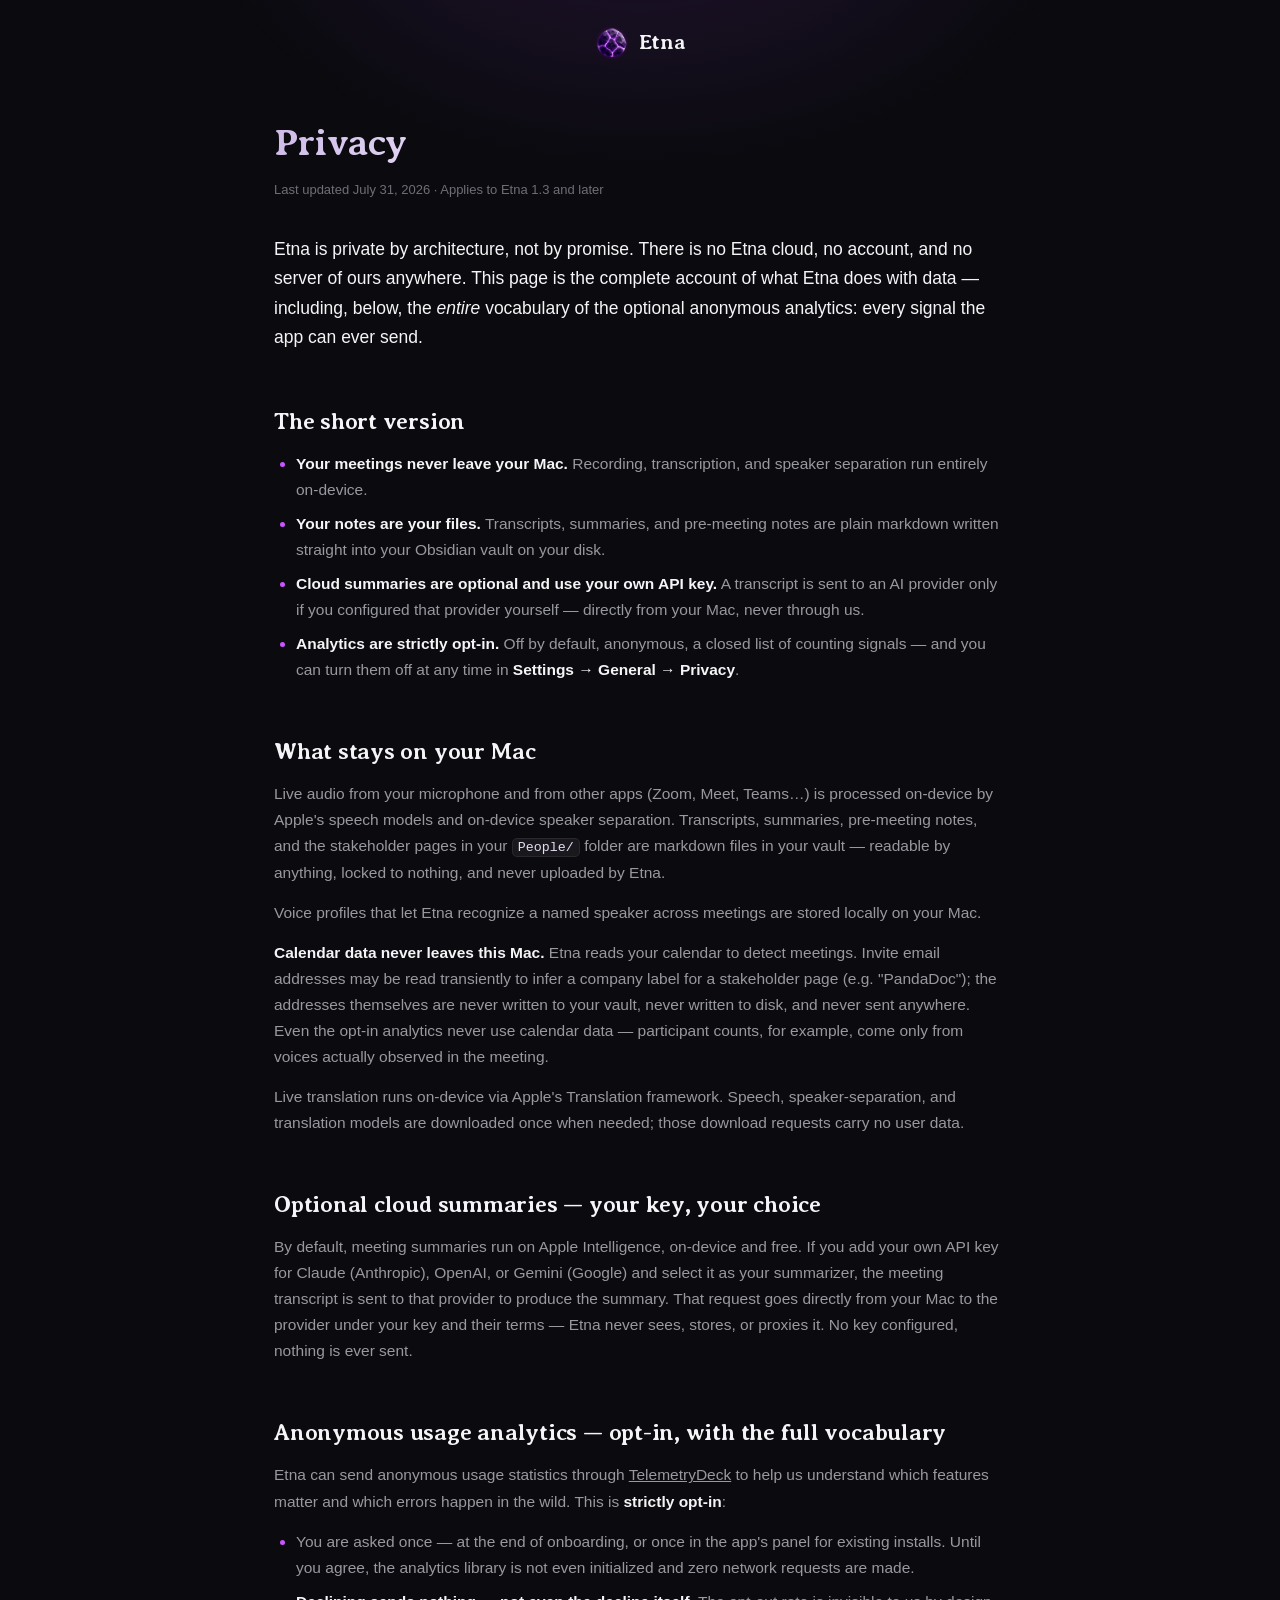
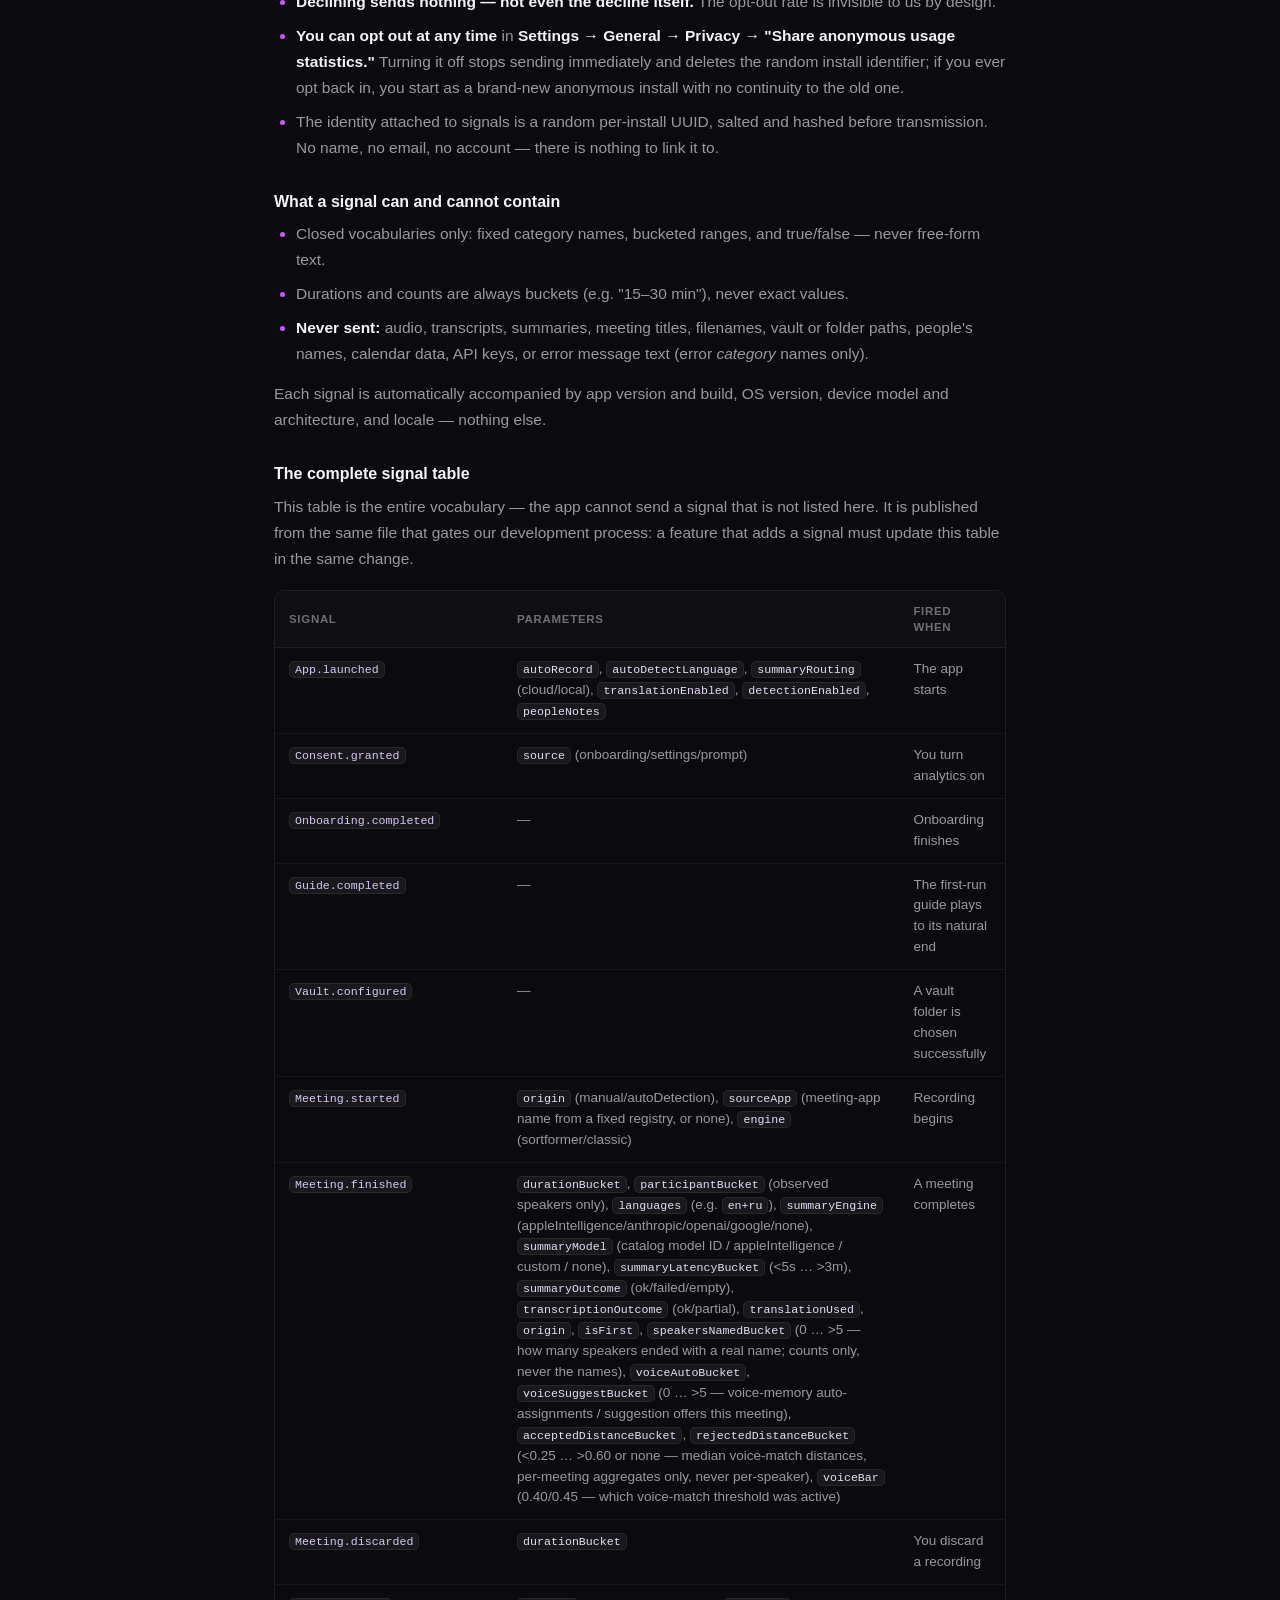
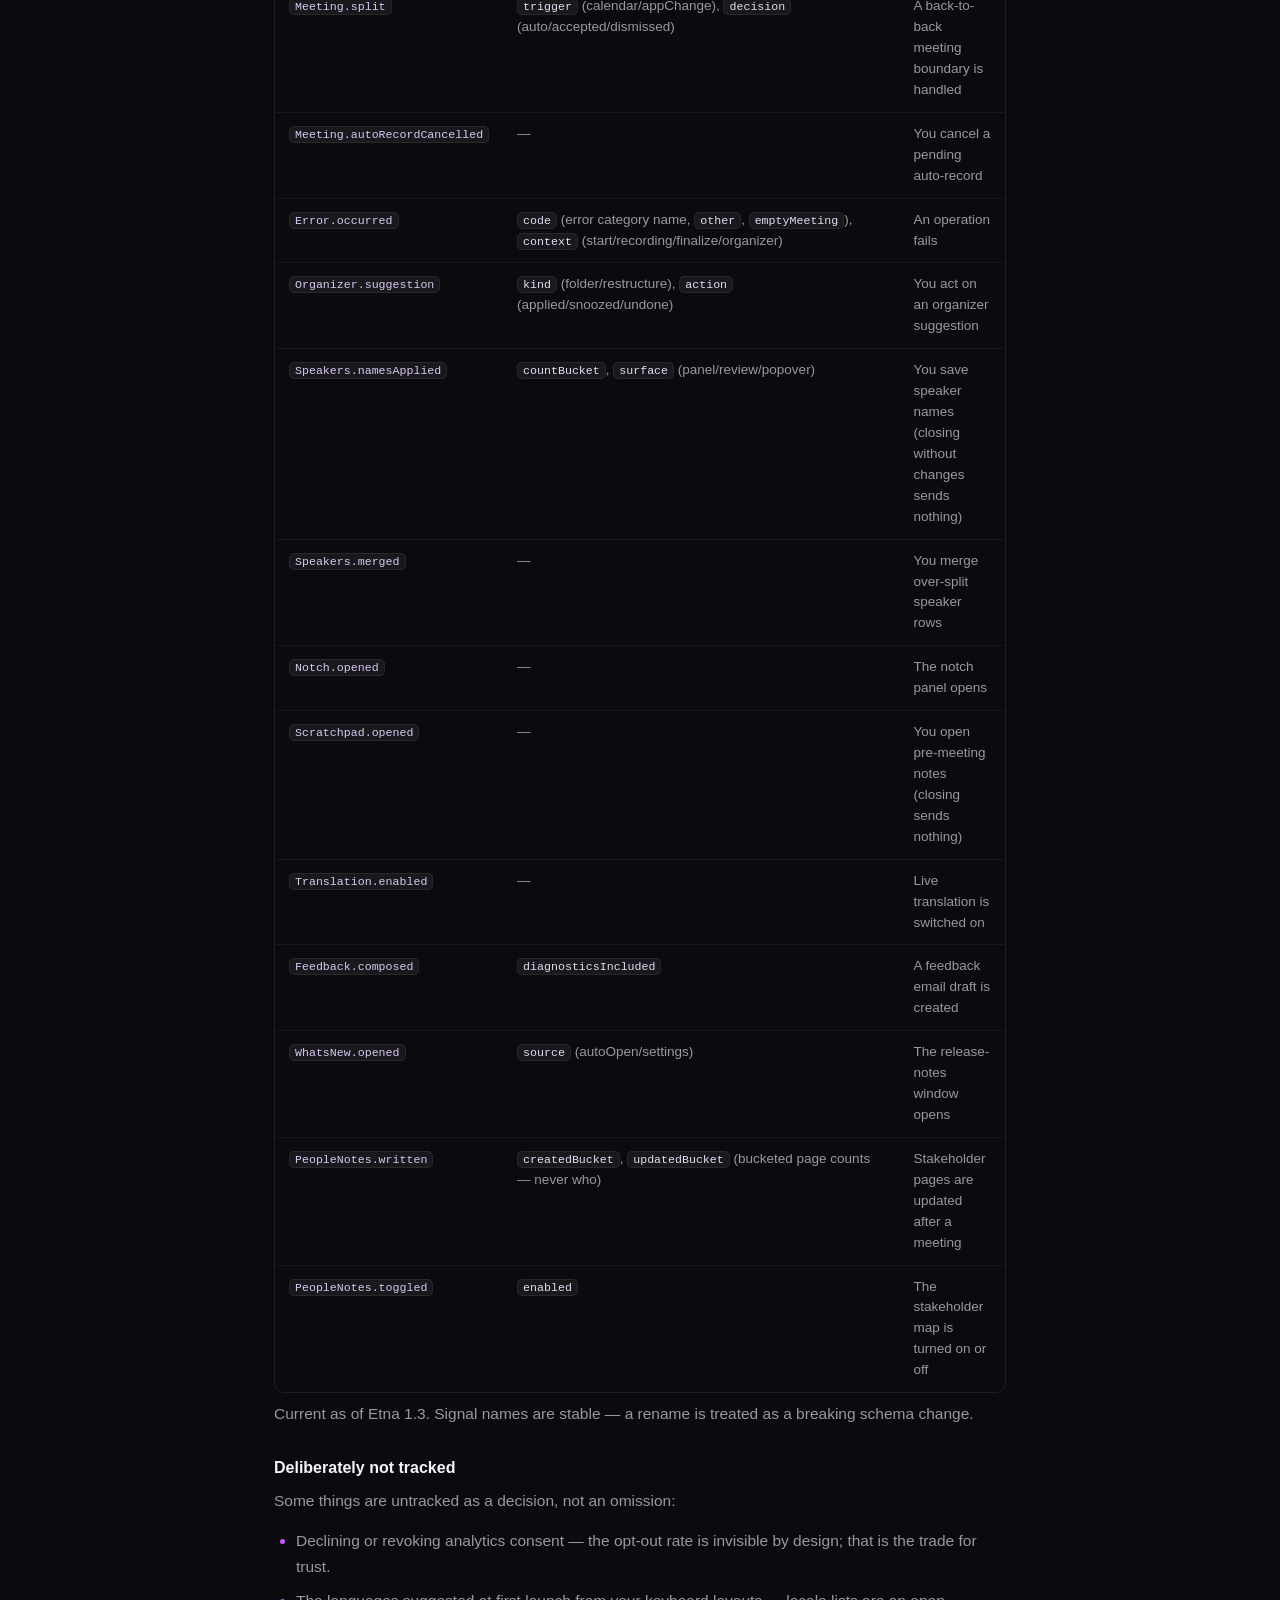
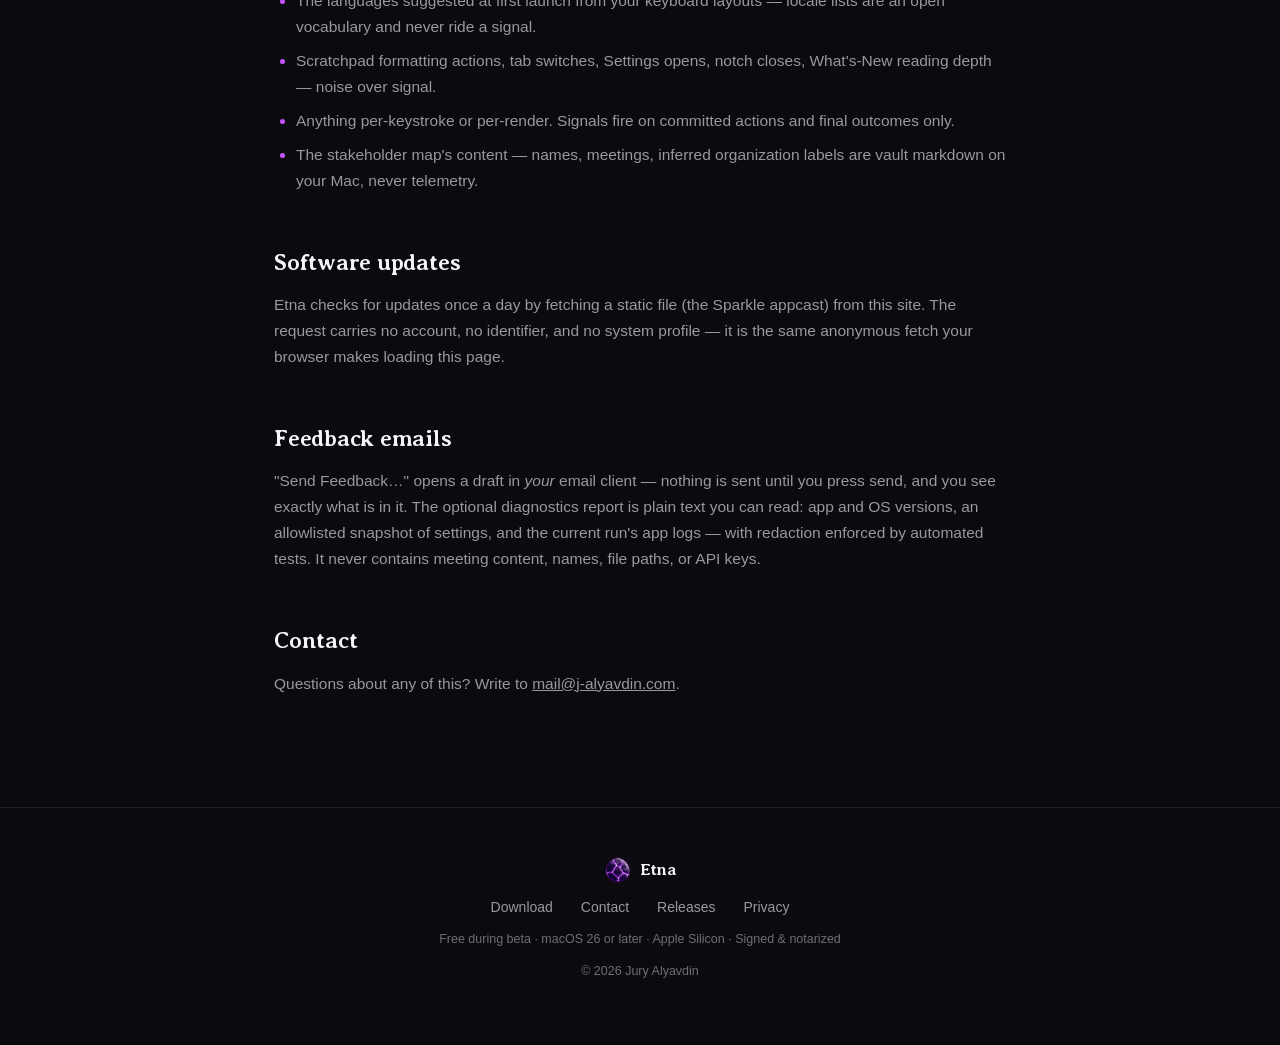
==== commit 33a163a8: "Privacy: Meeting.finished gains bucketed voice-match quality dimensions Mirrors the extended row fro" ====
--- a/privacy.html
+++ b/privacy.html
@@ -92,7 +92,7 @@
 
 <main class="legal">
   <h1>Privacy</h1>
-  <p class="updated">Last updated July 23, 2026 · Applies to Etna 1.3 and later</p>
+  <p class="updated">Last updated July 31, 2026 · Applies to Etna 1.3 and later</p>
 
   <p class="lead">Etna is private by architecture, not by promise. There is no Etna cloud,
   no account, and no server of ours anywhere. This page is the complete account of what
@@ -186,7 +186,7 @@
       <tr><td><code>Guide.completed</code></td><td>—</td><td>The first-run guide plays to its natural end</td></tr>
       <tr><td><code>Vault.configured</code></td><td>—</td><td>A vault folder is chosen successfully</td></tr>
       <tr><td><code>Meeting.started</code></td><td><code>origin</code> (manual/autoDetection), <code>sourceApp</code> (meeting-app name from a fixed registry, or none), <code>engine</code> (sortformer/classic)</td><td>Recording begins</td></tr>
-      <tr><td><code>Meeting.finished</code></td><td><code>durationBucket</code>, <code>participantBucket</code> (observed speakers only), <code>languages</code> (e.g. <code>en+ru</code>), <code>summaryEngine</code> (appleIntelligence/anthropic/openai/google/none), <code>summaryModel</code> (catalog model ID / appleIntelligence / custom / none), <code>summaryLatencyBucket</code> (&lt;5s … &gt;3m), <code>summaryOutcome</code> (ok/failed/empty), <code>transcriptionOutcome</code> (ok/partial), <code>translationUsed</code>, <code>origin</code>, <code>isFirst</code></td><td>A meeting completes</td></tr>
+      <tr><td><code>Meeting.finished</code></td><td><code>durationBucket</code>, <code>participantBucket</code> (observed speakers only), <code>languages</code> (e.g. <code>en+ru</code>), <code>summaryEngine</code> (appleIntelligence/anthropic/openai/google/none), <code>summaryModel</code> (catalog model ID / appleIntelligence / custom / none), <code>summaryLatencyBucket</code> (&lt;5s … &gt;3m), <code>summaryOutcome</code> (ok/failed/empty), <code>transcriptionOutcome</code> (ok/partial), <code>translationUsed</code>, <code>origin</code>, <code>isFirst</code>, <code>speakersNamedBucket</code> (0 … &gt;5 — how many speakers ended with a real name; counts only, never the names), <code>voiceAutoBucket</code>, <code>voiceSuggestBucket</code> (0 … &gt;5 — voice-memory auto-assignments / suggestion offers this meeting), <code>acceptedDistanceBucket</code>, <code>rejectedDistanceBucket</code> (&lt;0.25 … &gt;0.60 or none — median voice-match distances, per-meeting aggregates only, never per-speaker), <code>voiceBar</code> (0.40/0.45 — which voice-match threshold was active)</td><td>A meeting completes</td></tr>
       <tr><td><code>Meeting.discarded</code></td><td><code>durationBucket</code></td><td>You discard a recording</td></tr>
       <tr><td><code>Meeting.split</code></td><td><code>trigger</code> (calendar/appChange), <code>decision</code> (auto/accepted/dismissed)</td><td>A back-to-back meeting boundary is handled</td></tr>
       <tr><td><code>Meeting.autoRecordCancelled</code></td><td>—</td><td>You cancel a pending auto-record</td></tr>
@@ -204,7 +204,7 @@
     </tbody>
   </table>
   </div>
-  <p class="tnote">Current as of Etna 1.3 (build 5). Signal names are stable — a rename is
+  <p class="tnote">Current as of Etna 1.3. Signal names are stable — a rename is
   treated as a breaking schema change.</p>
 
   <h3>Deliberately not tracked</h3>
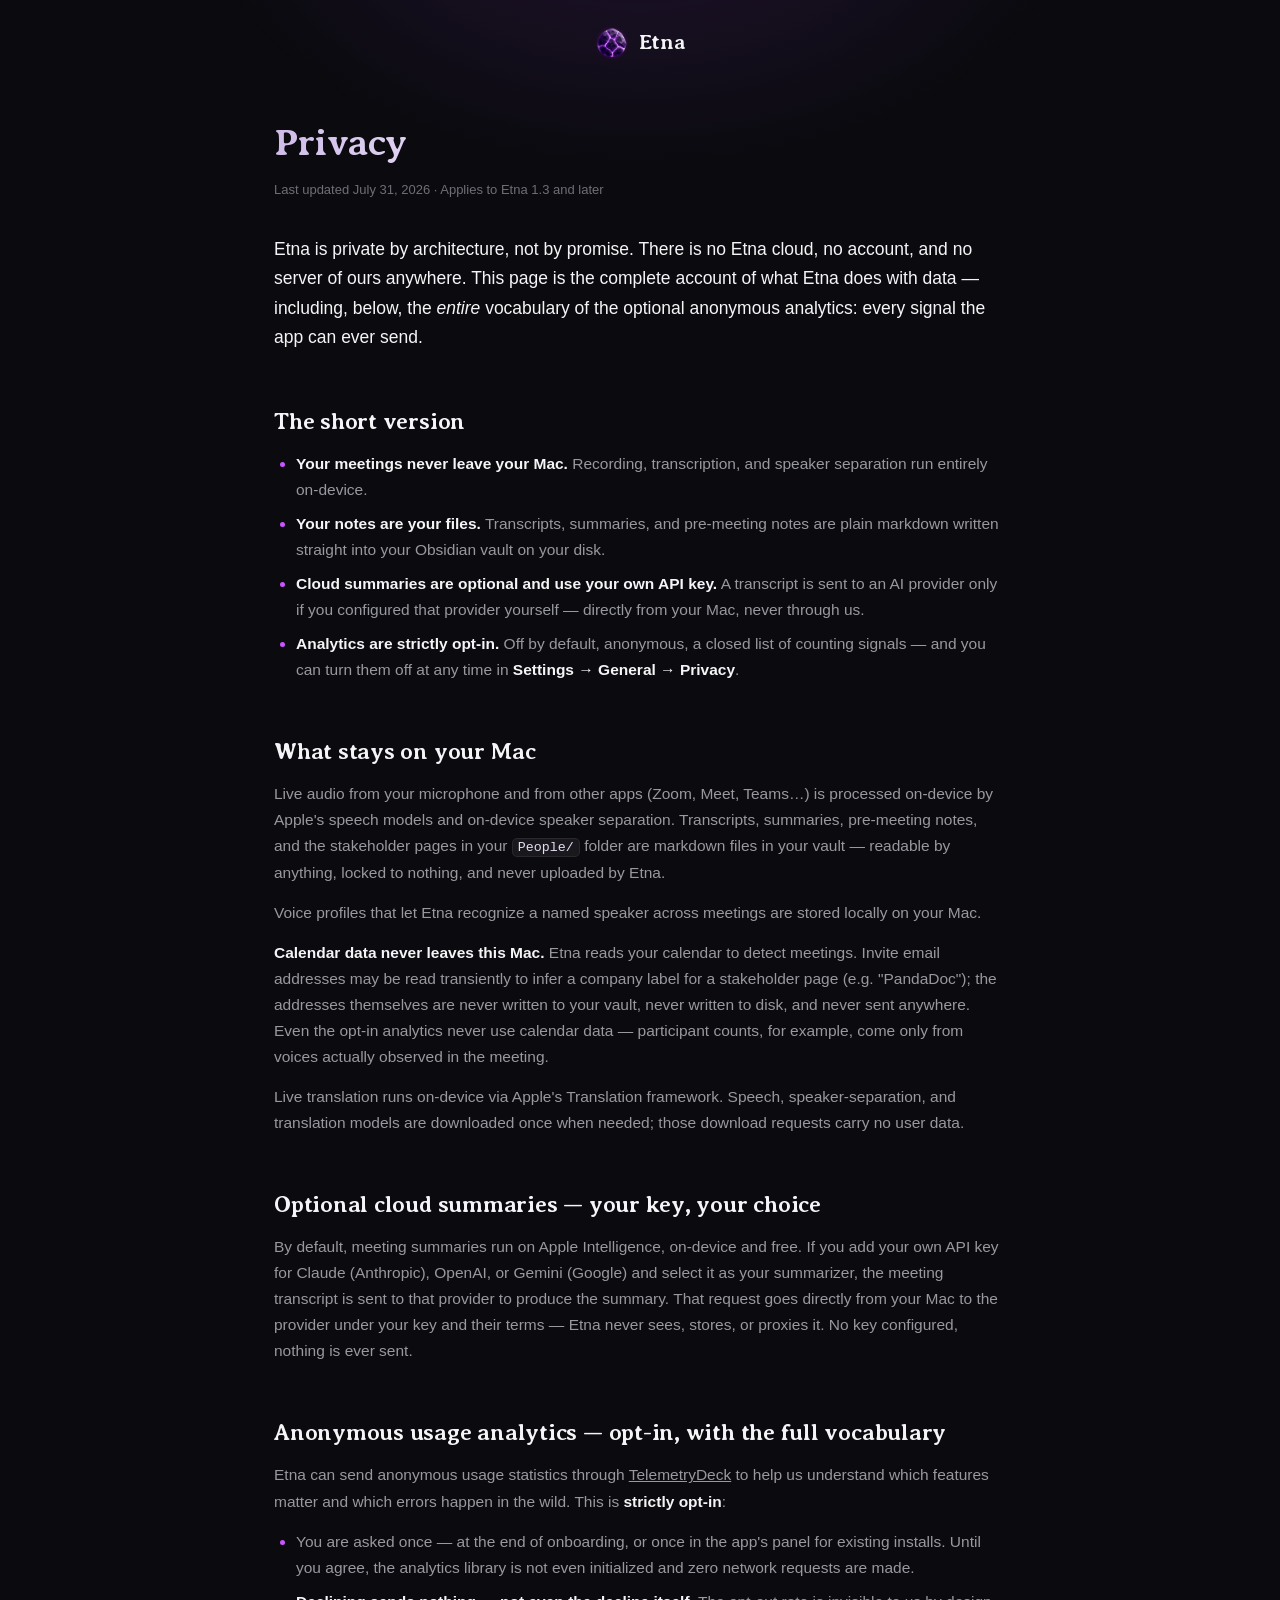
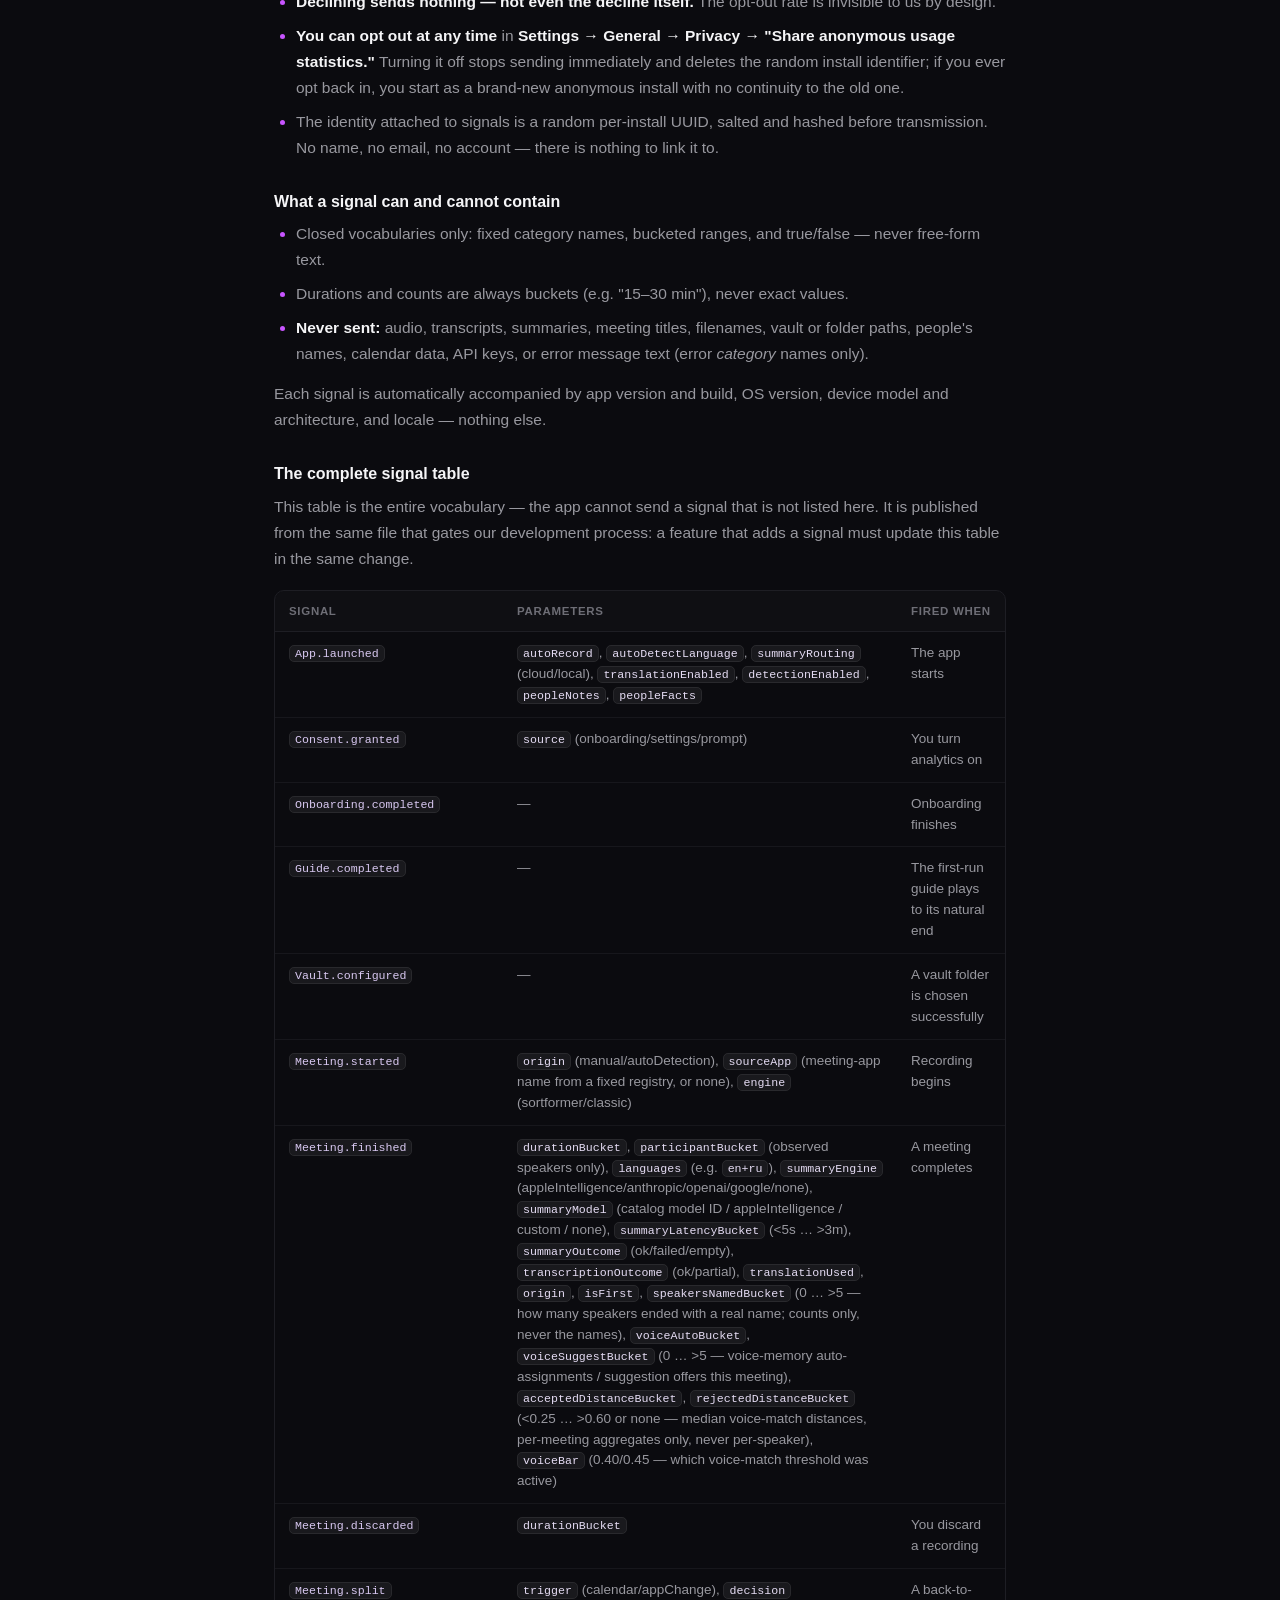
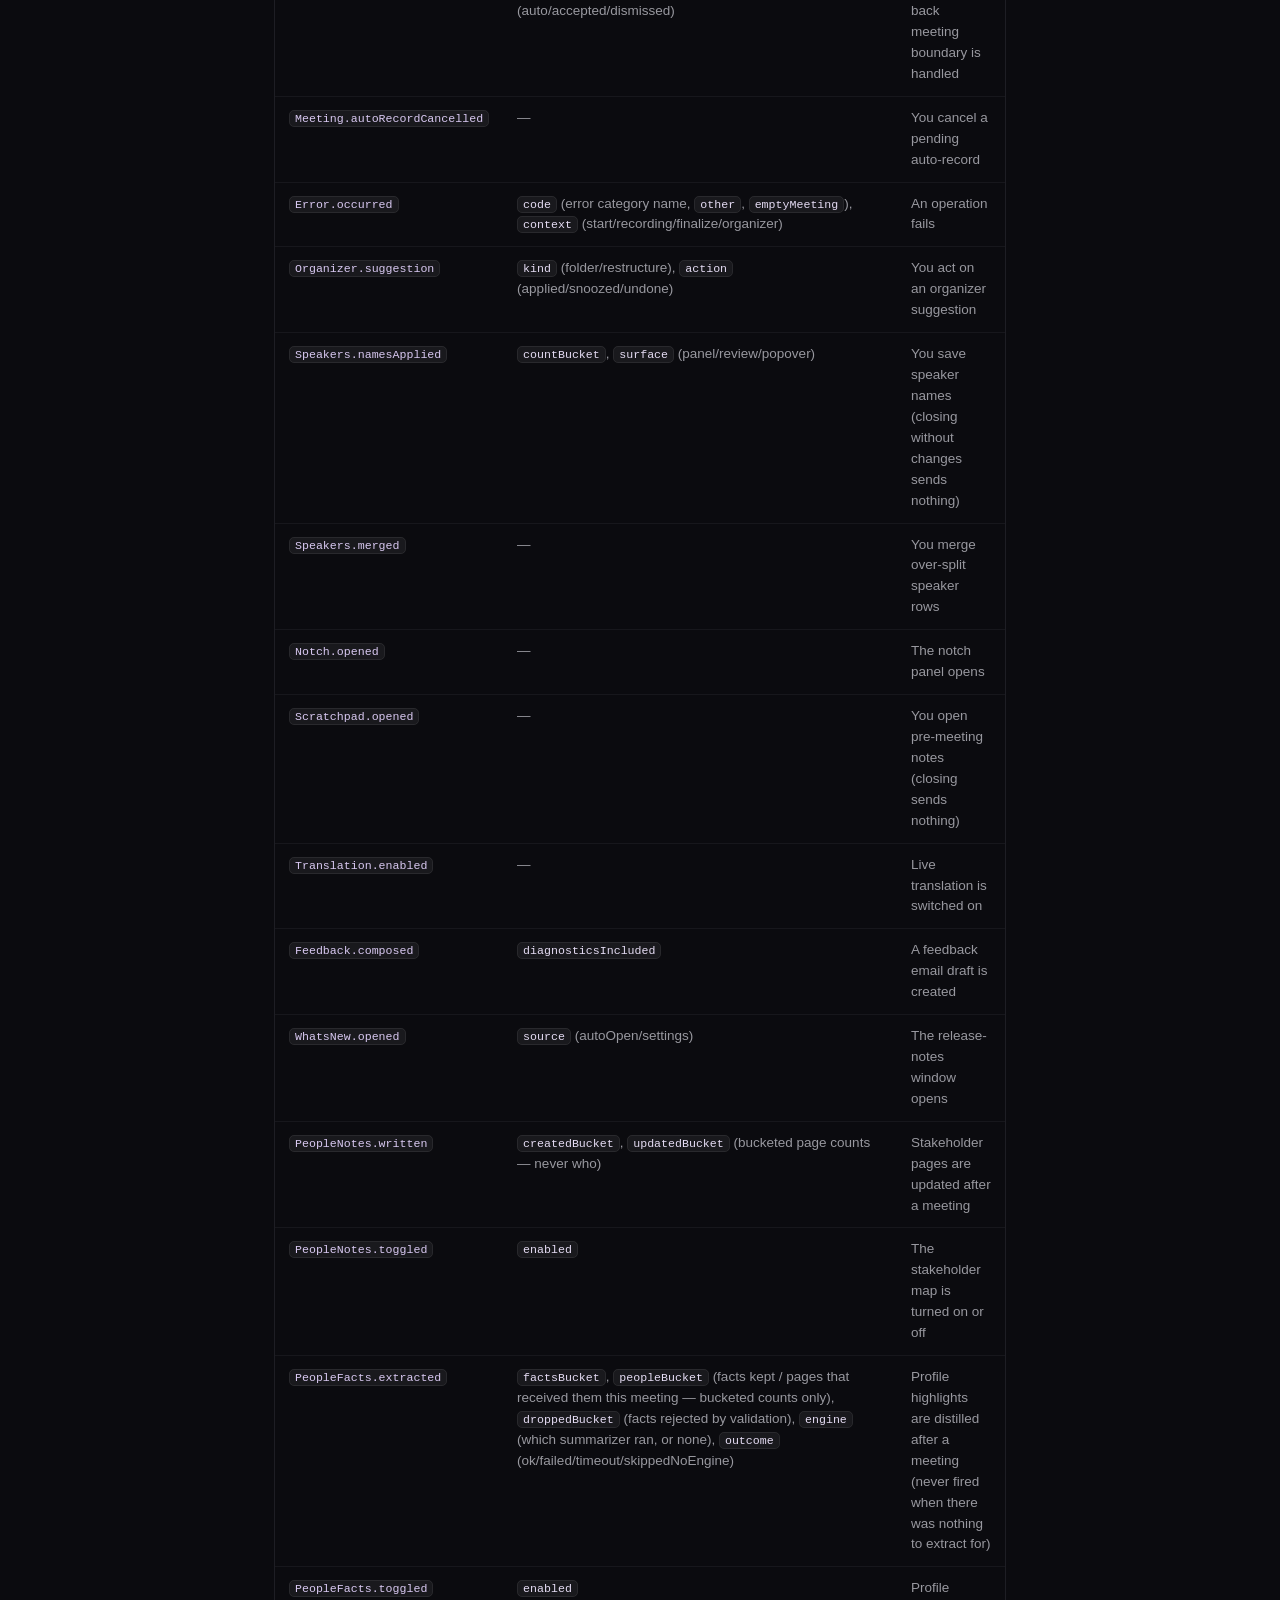
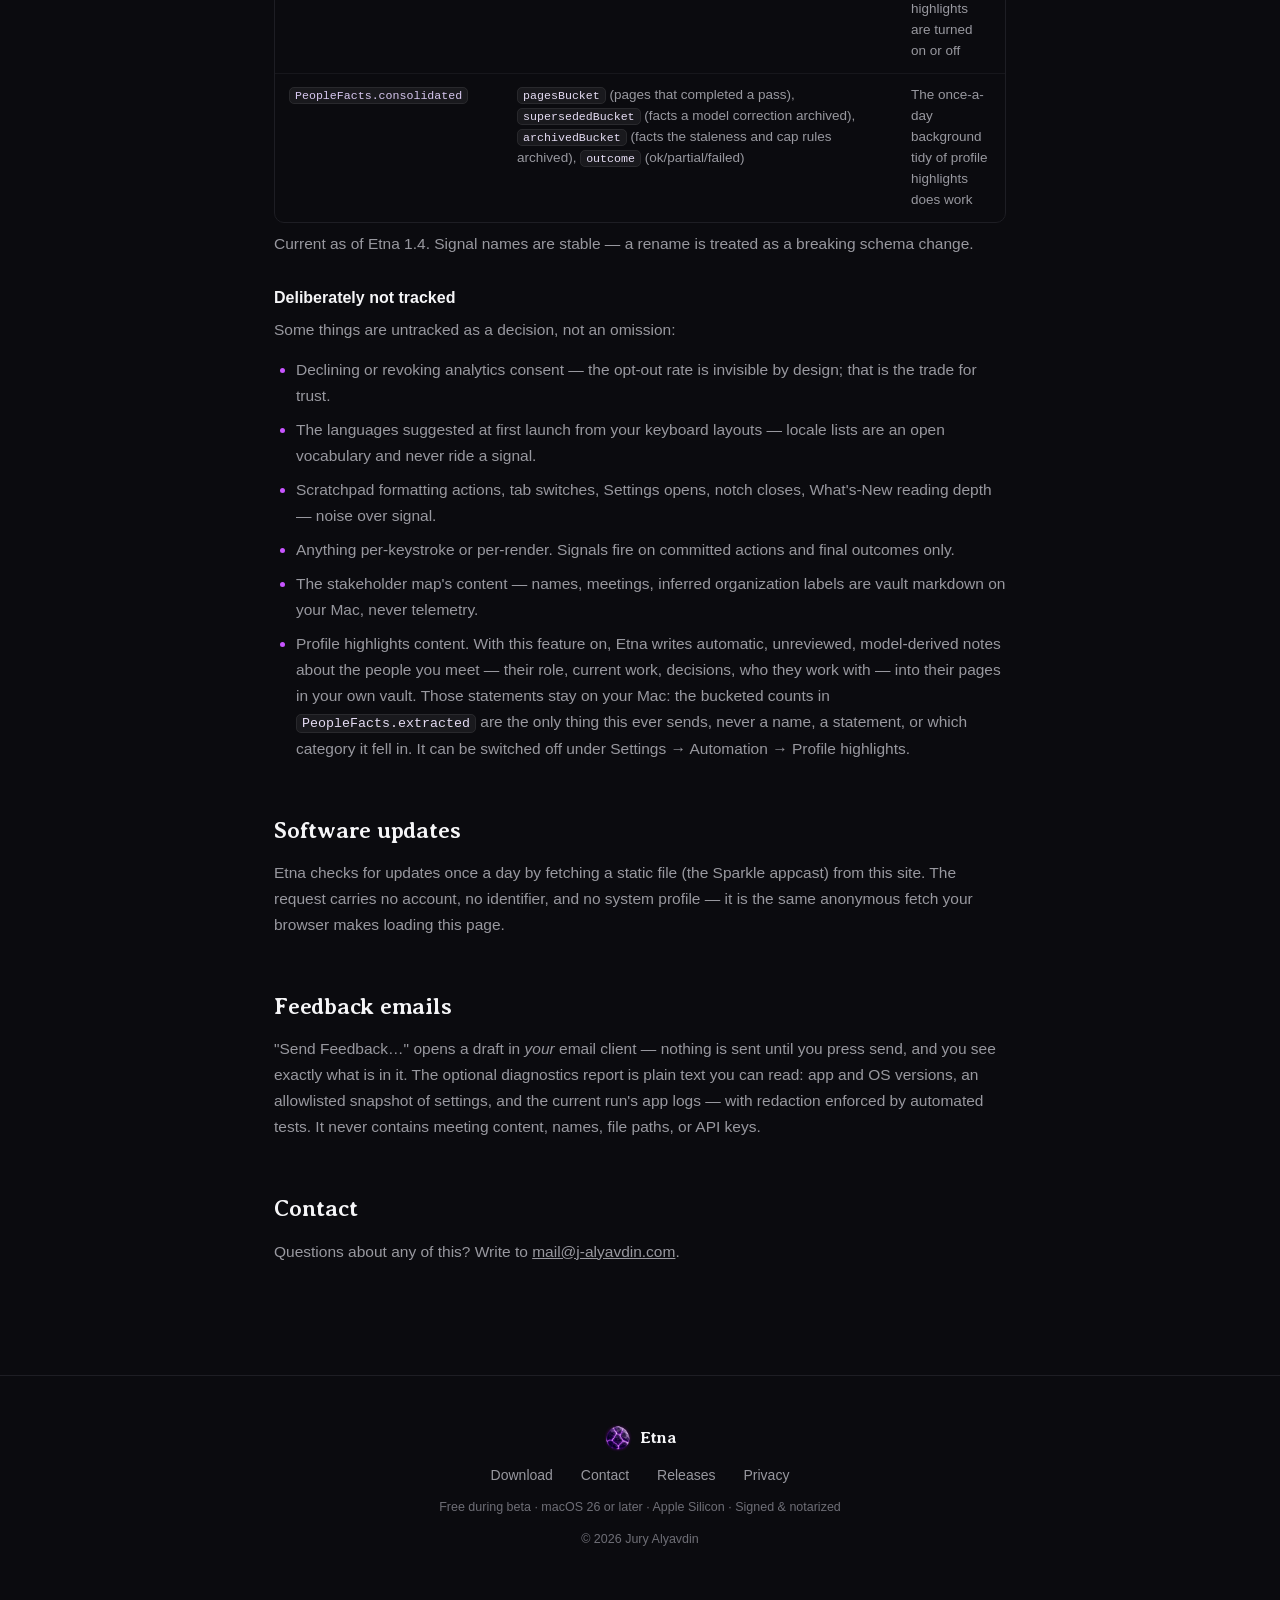
==== commit 2c6c2bae: "Privacy: profile highlights — three PeopleFacts signals and what stays local Mirrors docs/analytics." ====
--- a/privacy.html
+++ b/privacy.html
@@ -180,7 +180,7 @@
   <table>
     <thead><tr><th>Signal</th><th>Parameters</th><th>Fired when</th></tr></thead>
     <tbody>
-      <tr><td><code>App.launched</code></td><td><code>autoRecord</code>, <code>autoDetectLanguage</code>, <code>summaryRouting</code> (cloud/local), <code>translationEnabled</code>, <code>detectionEnabled</code>, <code>peopleNotes</code></td><td>The app starts</td></tr>
+      <tr><td><code>App.launched</code></td><td><code>autoRecord</code>, <code>autoDetectLanguage</code>, <code>summaryRouting</code> (cloud/local), <code>translationEnabled</code>, <code>detectionEnabled</code>, <code>peopleNotes</code>, <code>peopleFacts</code></td><td>The app starts</td></tr>
       <tr><td><code>Consent.granted</code></td><td><code>source</code> (onboarding/settings/prompt)</td><td>You turn analytics on</td></tr>
       <tr><td><code>Onboarding.completed</code></td><td>—</td><td>Onboarding finishes</td></tr>
       <tr><td><code>Guide.completed</code></td><td>—</td><td>The first-run guide plays to its natural end</td></tr>
@@ -201,10 +201,13 @@
       <tr><td><code>WhatsNew.opened</code></td><td><code>source</code> (autoOpen/settings)</td><td>The release-notes window opens</td></tr>
       <tr><td><code>PeopleNotes.written</code></td><td><code>createdBucket</code>, <code>updatedBucket</code> (bucketed page counts — never who)</td><td>Stakeholder pages are updated after a meeting</td></tr>
       <tr><td><code>PeopleNotes.toggled</code></td><td><code>enabled</code></td><td>The stakeholder map is turned on or off</td></tr>
+      <tr><td><code>PeopleFacts.extracted</code></td><td><code>factsBucket</code>, <code>peopleBucket</code> (facts kept / pages that received them this meeting — bucketed counts only), <code>droppedBucket</code> (facts rejected by validation), <code>engine</code> (which summarizer ran, or none), <code>outcome</code> (ok/failed/timeout/skippedNoEngine)</td><td>Profile highlights are distilled after a meeting (never fired when there was nothing to extract for)</td></tr>
+      <tr><td><code>PeopleFacts.toggled</code></td><td><code>enabled</code></td><td>Profile highlights are turned on or off</td></tr>
+      <tr><td><code>PeopleFacts.consolidated</code></td><td><code>pagesBucket</code> (pages that completed a pass), <code>supersededBucket</code> (facts a model correction archived), <code>archivedBucket</code> (facts the staleness and cap rules archived), <code>outcome</code> (ok/partial/failed)</td><td>The once-a-day background tidy of profile highlights does work</td></tr>
     </tbody>
   </table>
   </div>
-  <p class="tnote">Current as of Etna 1.3. Signal names are stable — a rename is
+  <p class="tnote">Current as of Etna 1.4. Signal names are stable — a rename is
   treated as a breaking schema change.</p>
 
   <h3>Deliberately not tracked</h3>
@@ -220,6 +223,12 @@
       outcomes only.</li>
     <li>The stakeholder map's content — names, meetings, inferred organization labels are
       vault markdown on your Mac, never telemetry.</li>
+    <li>Profile highlights content. With this feature on, Etna writes automatic,
+      unreviewed, model-derived notes about the people you meet — their role, current work,
+      decisions, who they work with — into their pages in your own vault. Those statements
+      stay on your Mac: the bucketed counts in <code>PeopleFacts.extracted</code> are the
+      only thing this ever sends, never a name, a statement, or which category it fell in.
+      It can be switched off under Settings → Automation → Profile highlights.</li>
   </ul>
 
   <h2>Software updates</h2>
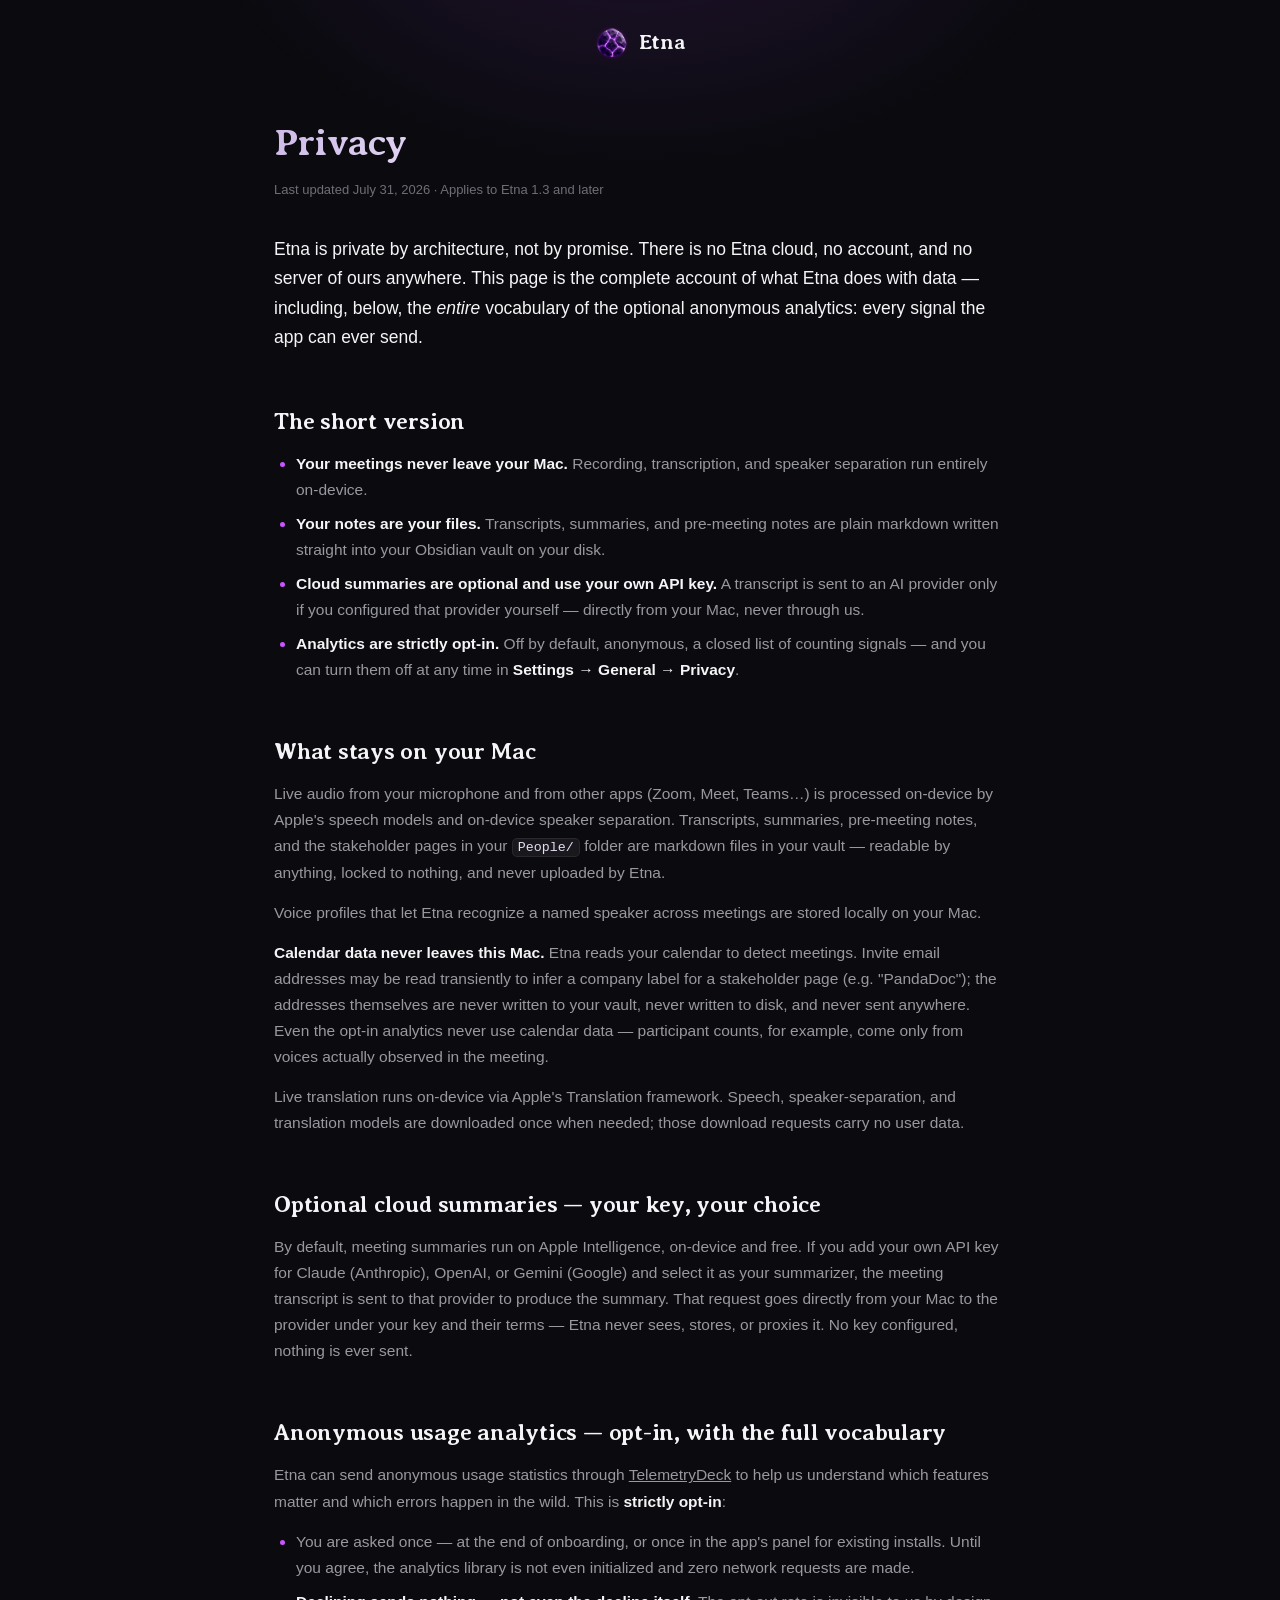
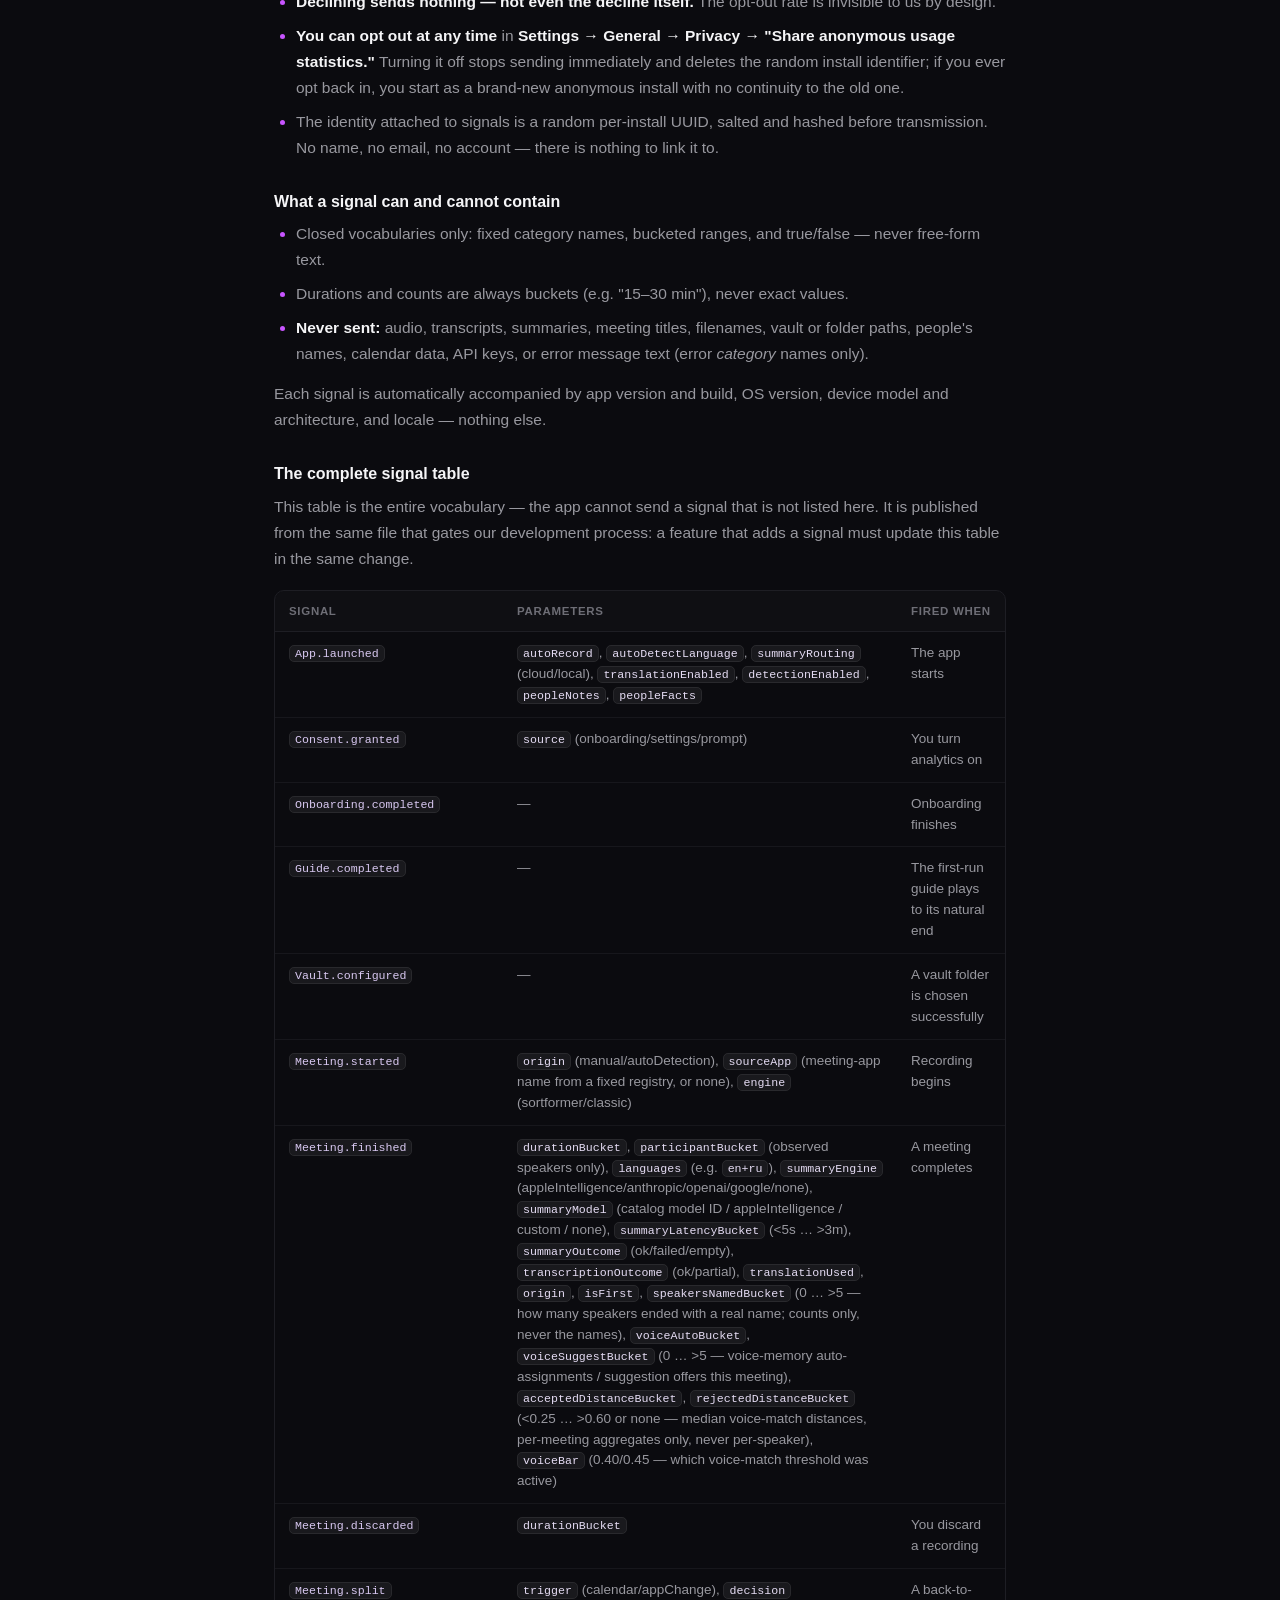
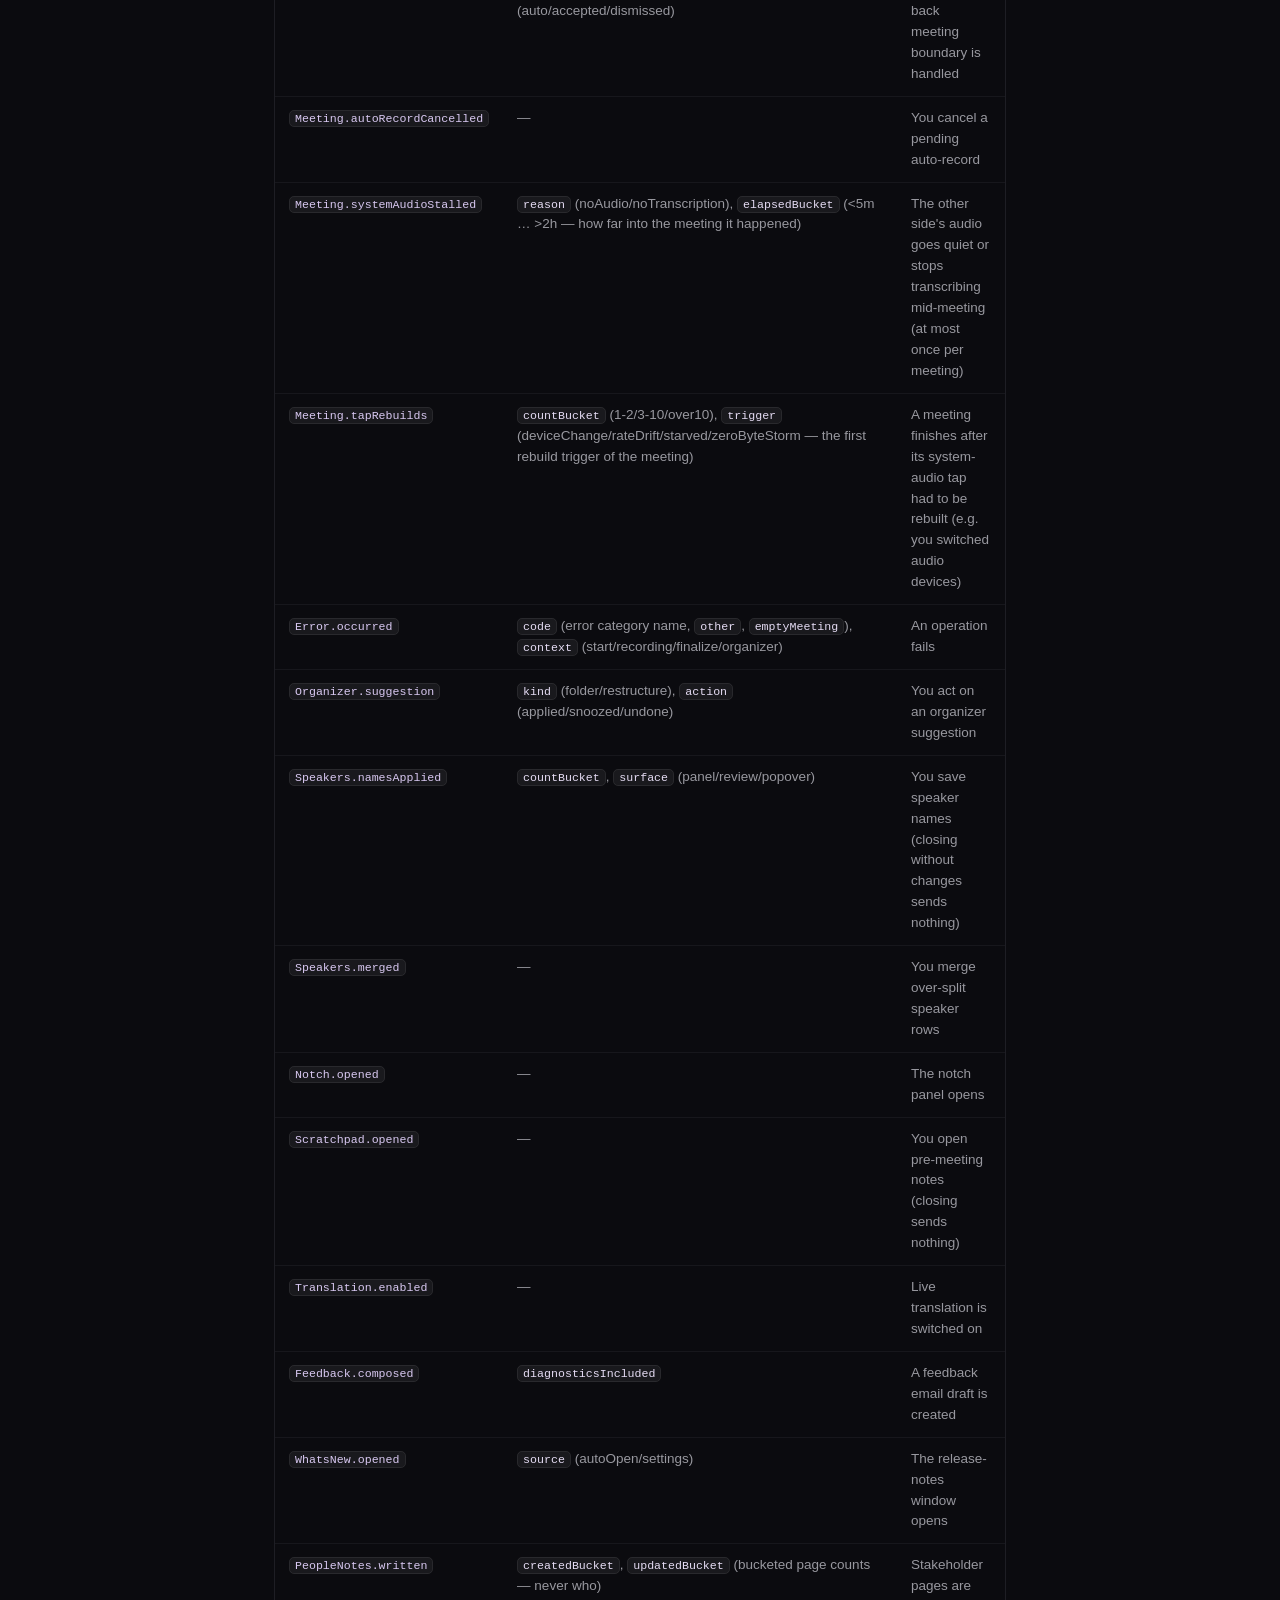
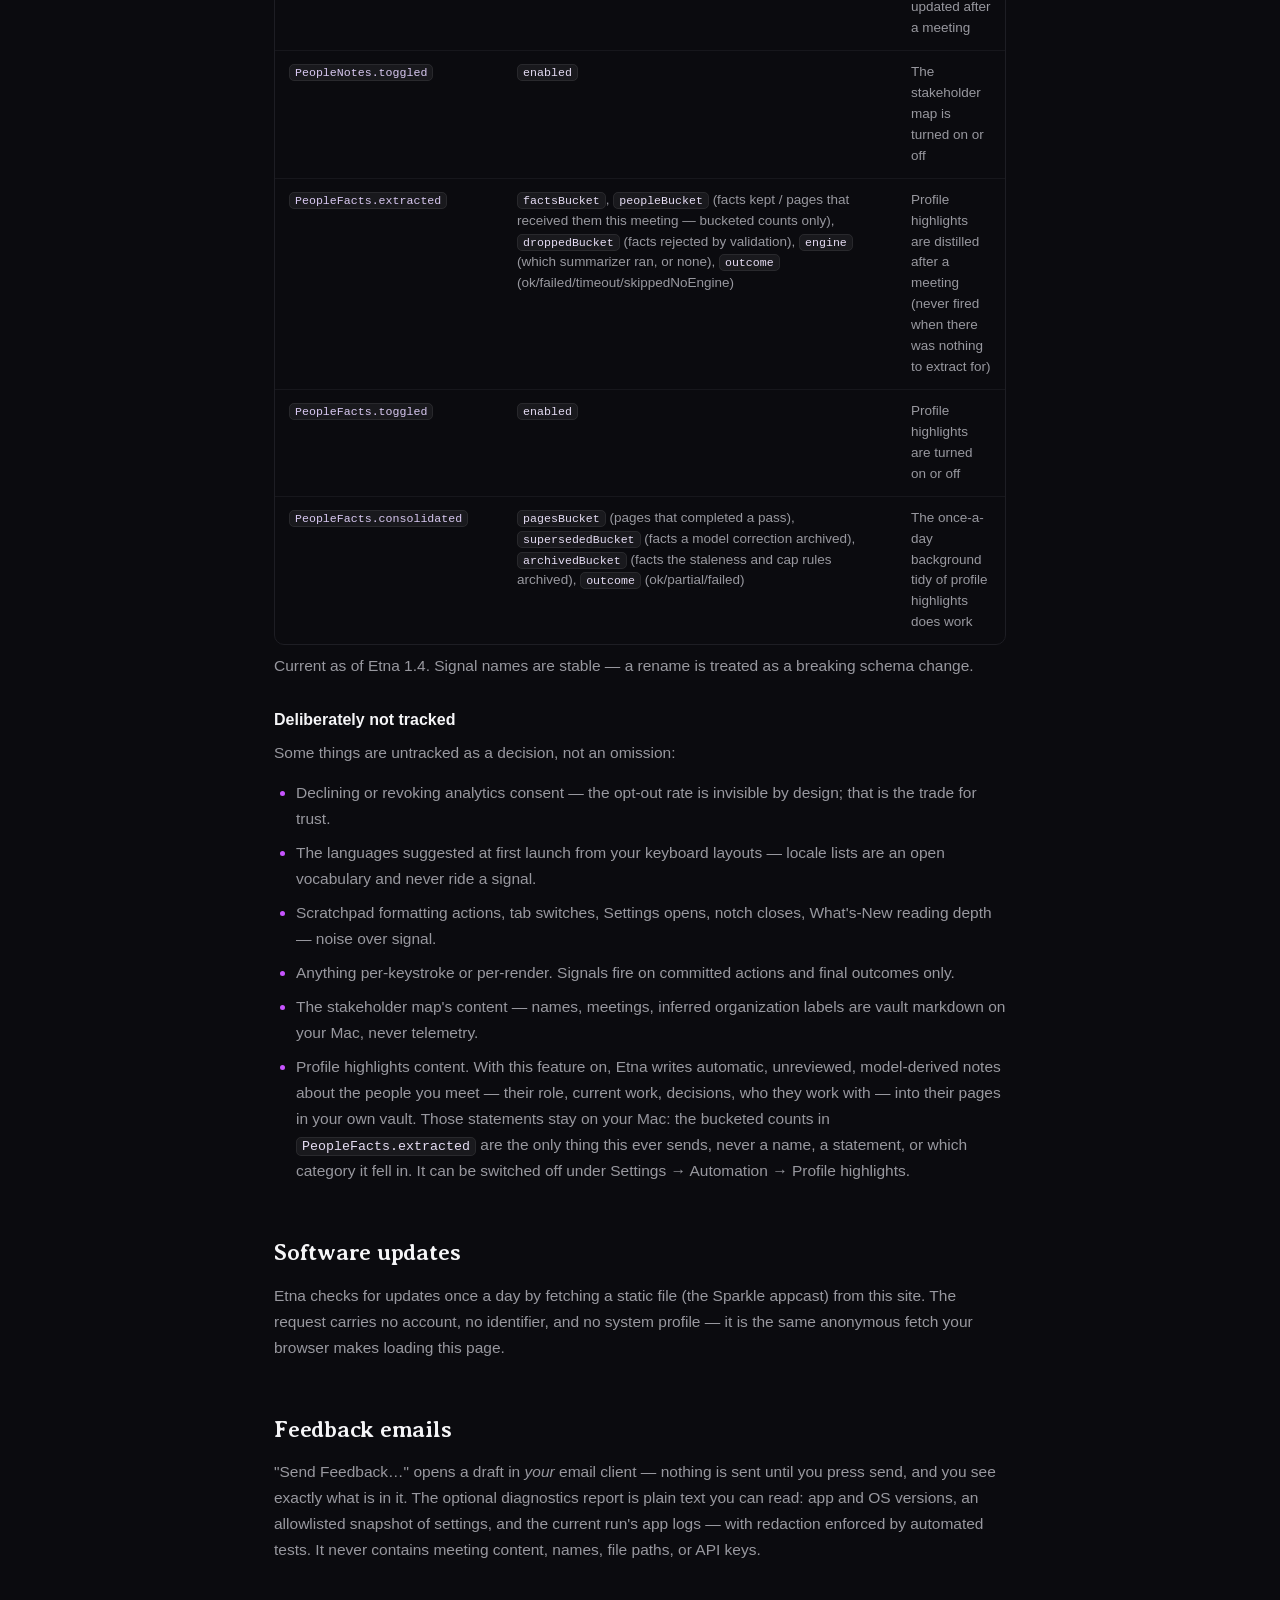
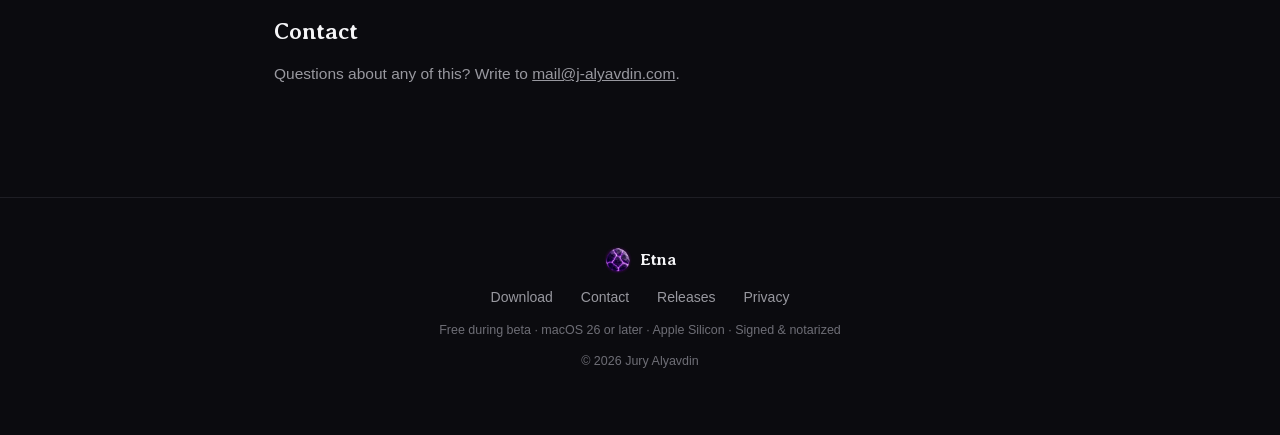
==== commit 3065c880: "Privacy: Meeting.systemAudioStalled + Meeting.tapRebuilds (headphones-fix telemetry) Co-Authored-By:" ====
--- a/privacy.html
+++ b/privacy.html
@@ -190,6 +190,8 @@
       <tr><td><code>Meeting.discarded</code></td><td><code>durationBucket</code></td><td>You discard a recording</td></tr>
       <tr><td><code>Meeting.split</code></td><td><code>trigger</code> (calendar/appChange), <code>decision</code> (auto/accepted/dismissed)</td><td>A back-to-back meeting boundary is handled</td></tr>
       <tr><td><code>Meeting.autoRecordCancelled</code></td><td>—</td><td>You cancel a pending auto-record</td></tr>
+      <tr><td><code>Meeting.systemAudioStalled</code></td><td><code>reason</code> (noAudio/noTranscription), <code>elapsedBucket</code> (&lt;5m … &gt;2h — how far into the meeting it happened)</td><td>The other side's audio goes quiet or stops transcribing mid-meeting (at most once per meeting)</td></tr>
+      <tr><td><code>Meeting.tapRebuilds</code></td><td><code>countBucket</code> (1-2/3-10/over10), <code>trigger</code> (deviceChange/rateDrift/starved/zeroByteStorm — the first rebuild trigger of the meeting)</td><td>A meeting finishes after its system-audio tap had to be rebuilt (e.g. you switched audio devices)</td></tr>
       <tr><td><code>Error.occurred</code></td><td><code>code</code> (error category name, <code>other</code>, <code>emptyMeeting</code>), <code>context</code> (start/recording/finalize/organizer)</td><td>An operation fails</td></tr>
       <tr><td><code>Organizer.suggestion</code></td><td><code>kind</code> (folder/restructure), <code>action</code> (applied/snoozed/undone)</td><td>You act on an organizer suggestion</td></tr>
       <tr><td><code>Speakers.namesApplied</code></td><td><code>countBucket</code>, <code>surface</code> (panel/review/popover)</td><td>You save speaker names (closing without changes sends nothing)</td></tr>
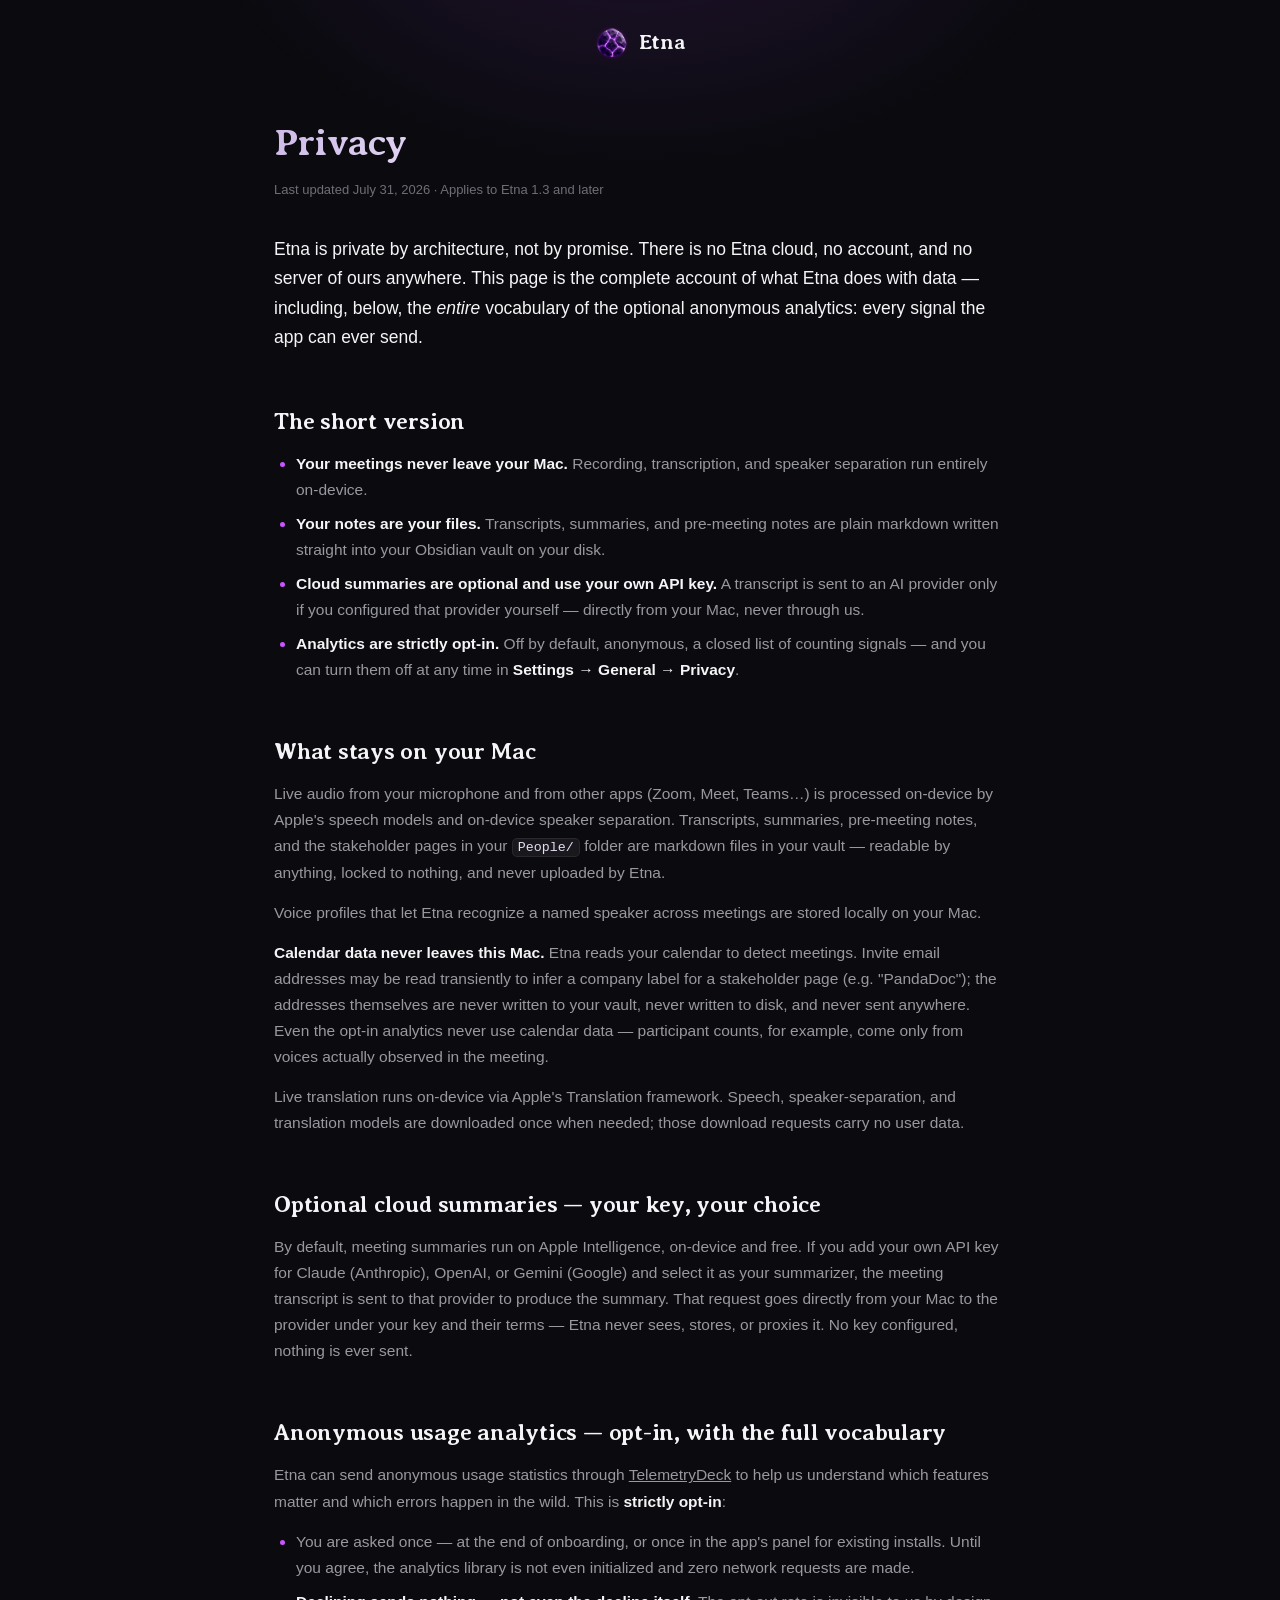
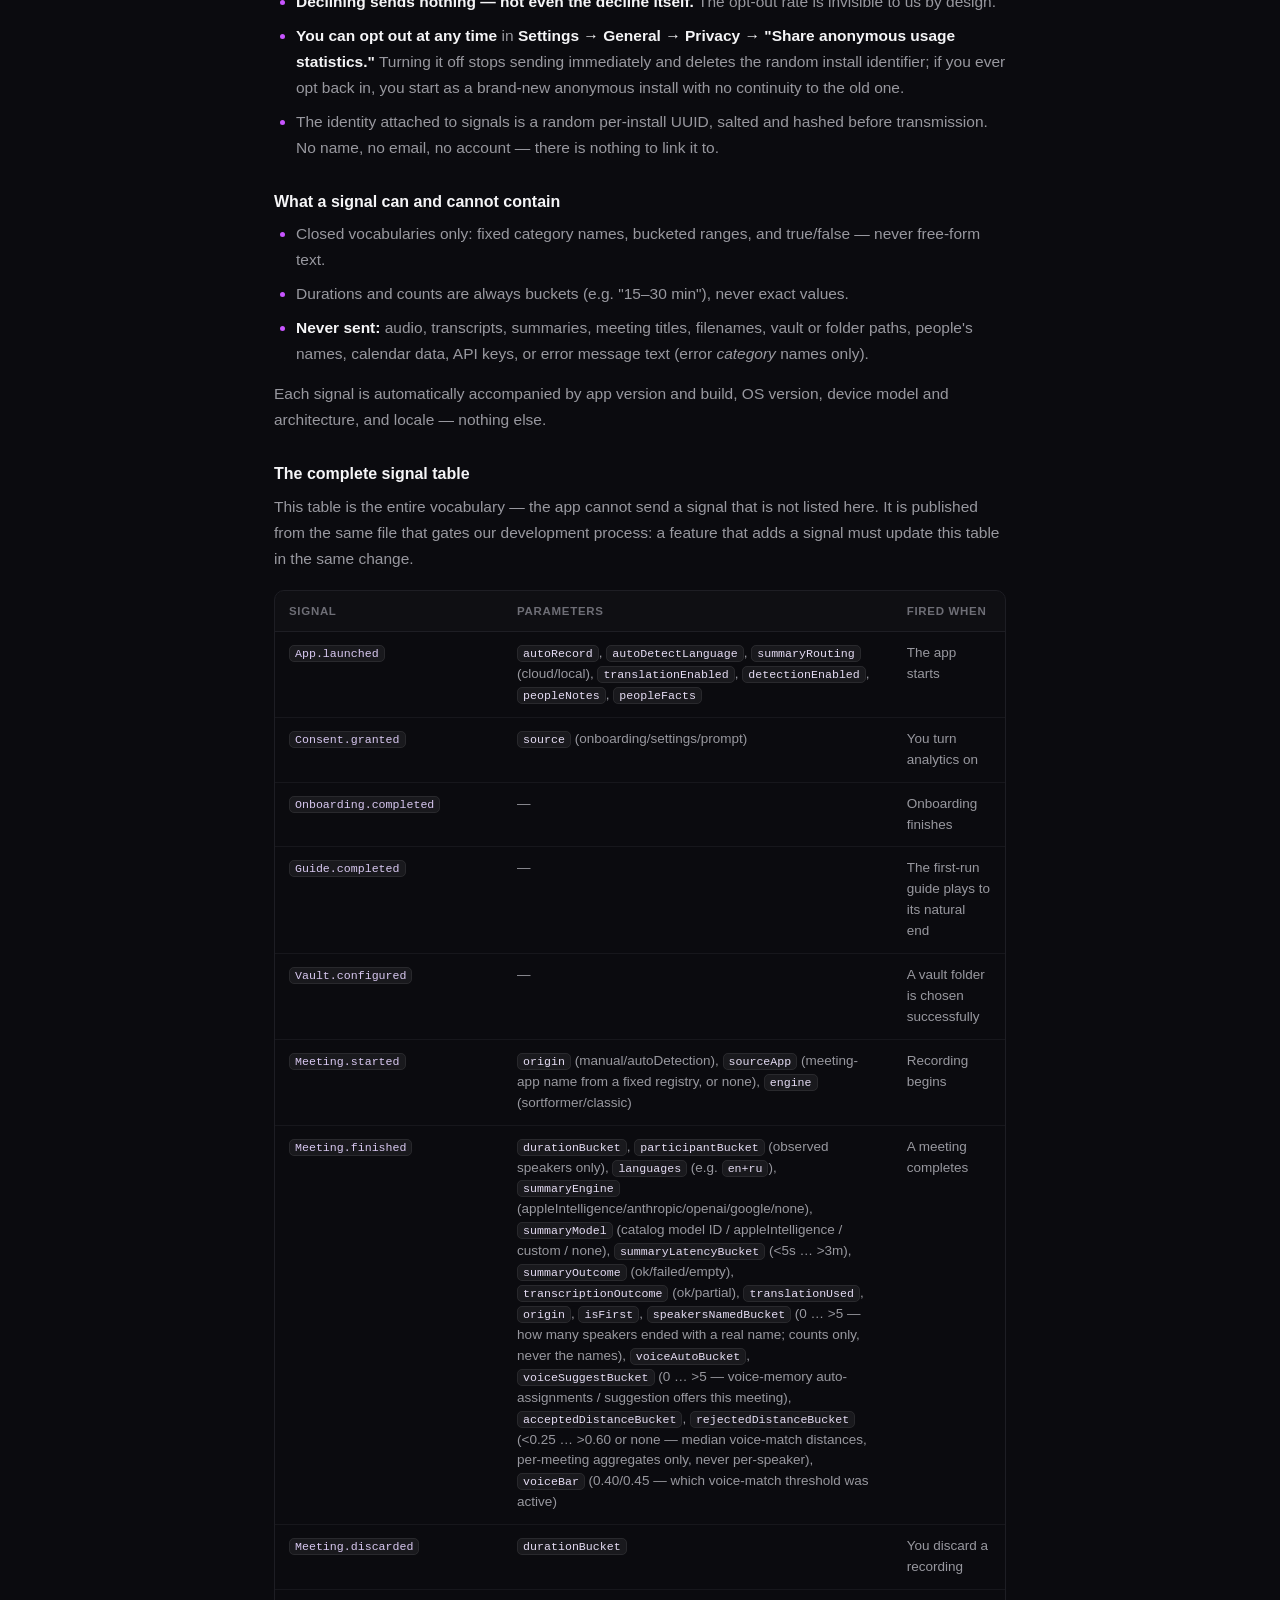
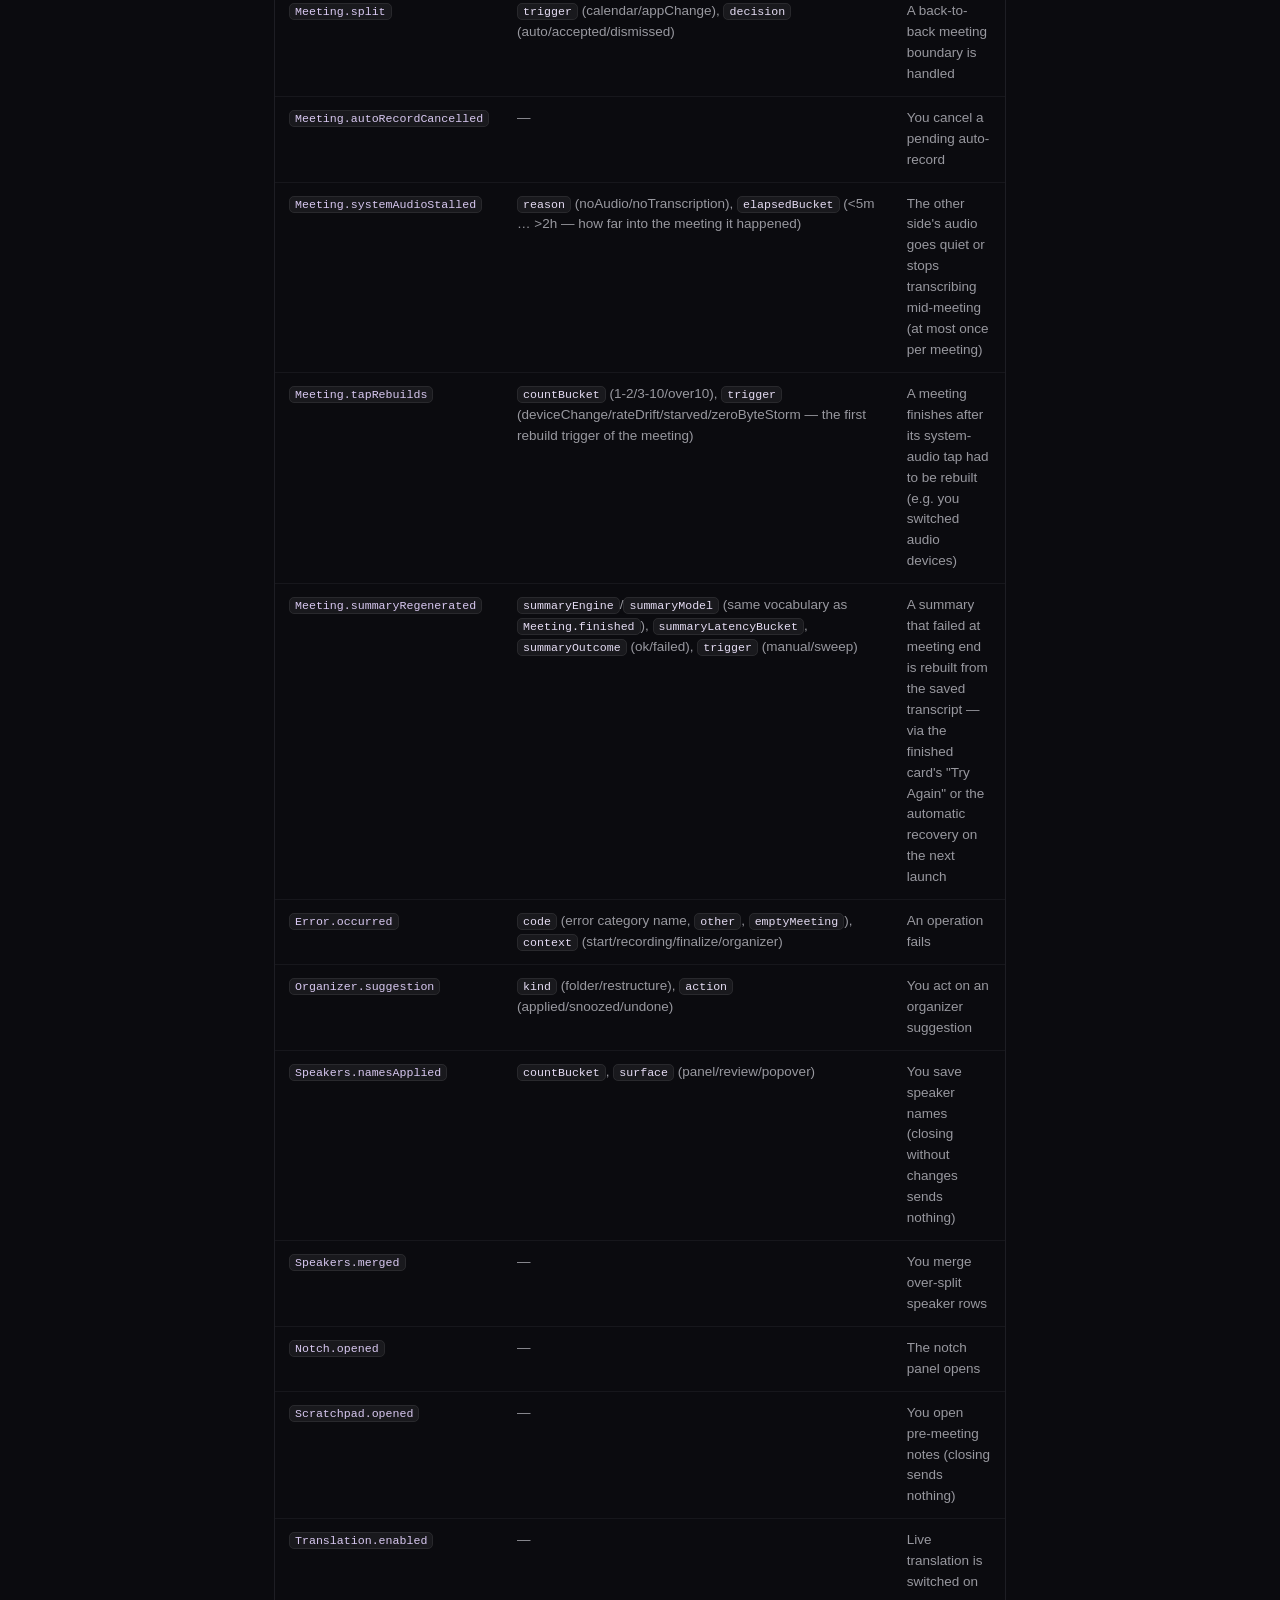
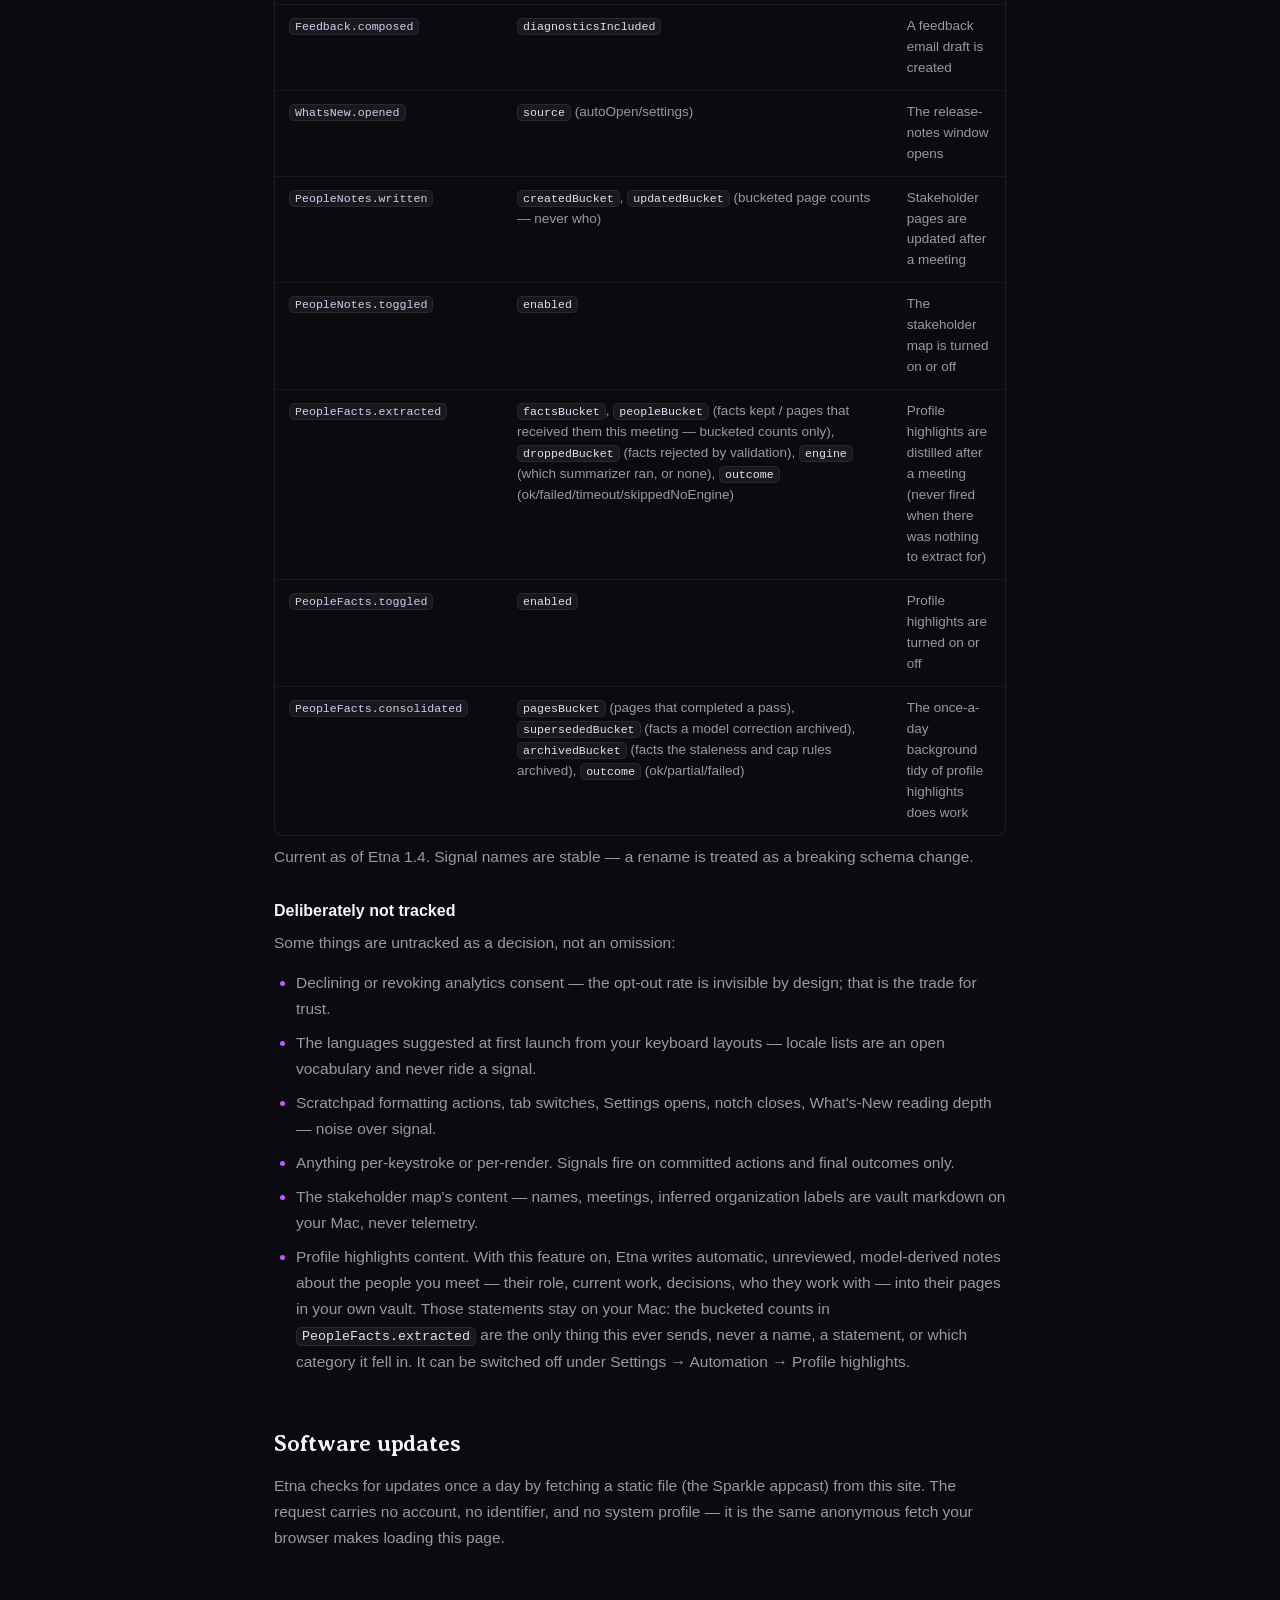
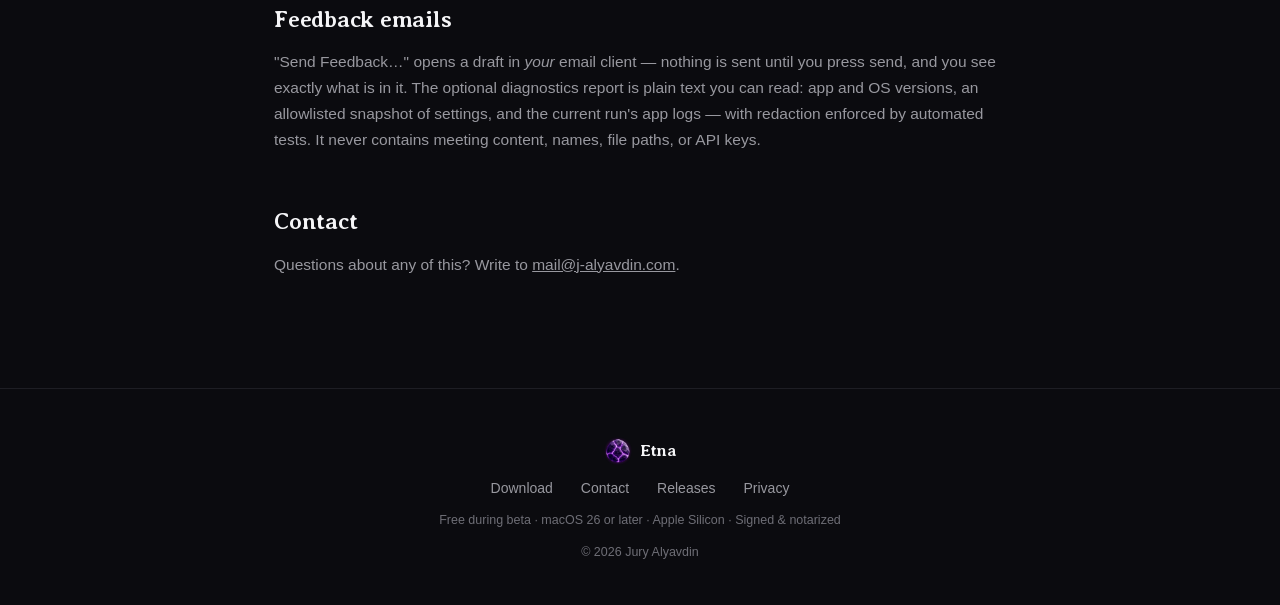
==== commit f10dfb52: "Privacy: Meeting.summaryRegenerated (summary recovery telemetry)" ====
--- a/privacy.html
+++ b/privacy.html
@@ -192,6 +192,7 @@
       <tr><td><code>Meeting.autoRecordCancelled</code></td><td>—</td><td>You cancel a pending auto-record</td></tr>
       <tr><td><code>Meeting.systemAudioStalled</code></td><td><code>reason</code> (noAudio/noTranscription), <code>elapsedBucket</code> (&lt;5m … &gt;2h — how far into the meeting it happened)</td><td>The other side's audio goes quiet or stops transcribing mid-meeting (at most once per meeting)</td></tr>
       <tr><td><code>Meeting.tapRebuilds</code></td><td><code>countBucket</code> (1-2/3-10/over10), <code>trigger</code> (deviceChange/rateDrift/starved/zeroByteStorm — the first rebuild trigger of the meeting)</td><td>A meeting finishes after its system-audio tap had to be rebuilt (e.g. you switched audio devices)</td></tr>
+      <tr><td><code>Meeting.summaryRegenerated</code></td><td><code>summaryEngine</code>/<code>summaryModel</code> (same vocabulary as <code>Meeting.finished</code>), <code>summaryLatencyBucket</code>, <code>summaryOutcome</code> (ok/failed), <code>trigger</code> (manual/sweep)</td><td>A summary that failed at meeting end is rebuilt from the saved transcript — via the finished card's "Try Again" or the automatic recovery on the next launch</td></tr>
       <tr><td><code>Error.occurred</code></td><td><code>code</code> (error category name, <code>other</code>, <code>emptyMeeting</code>), <code>context</code> (start/recording/finalize/organizer)</td><td>An operation fails</td></tr>
       <tr><td><code>Organizer.suggestion</code></td><td><code>kind</code> (folder/restructure), <code>action</code> (applied/snoozed/undone)</td><td>You act on an organizer suggestion</td></tr>
       <tr><td><code>Speakers.namesApplied</code></td><td><code>countBucket</code>, <code>surface</code> (panel/review/popover)</td><td>You save speaker names (closing without changes sends nothing)</td></tr>
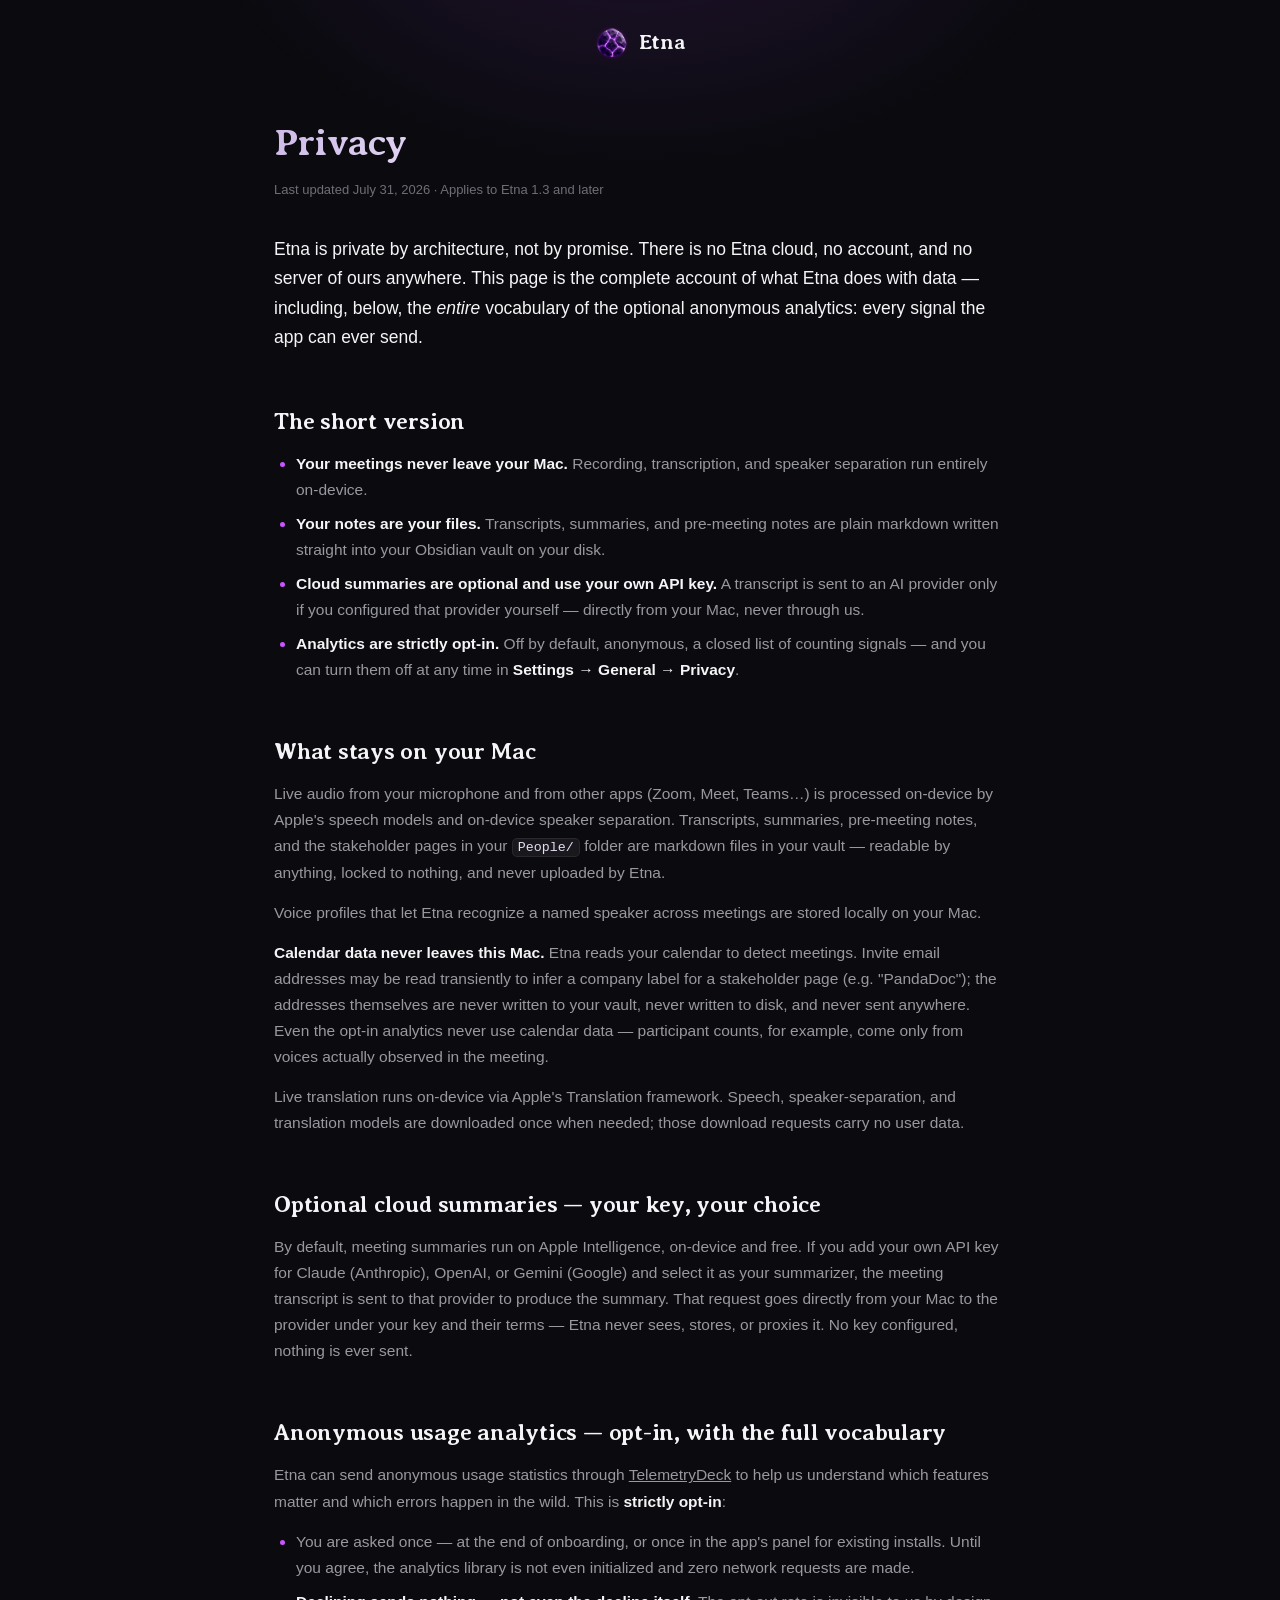
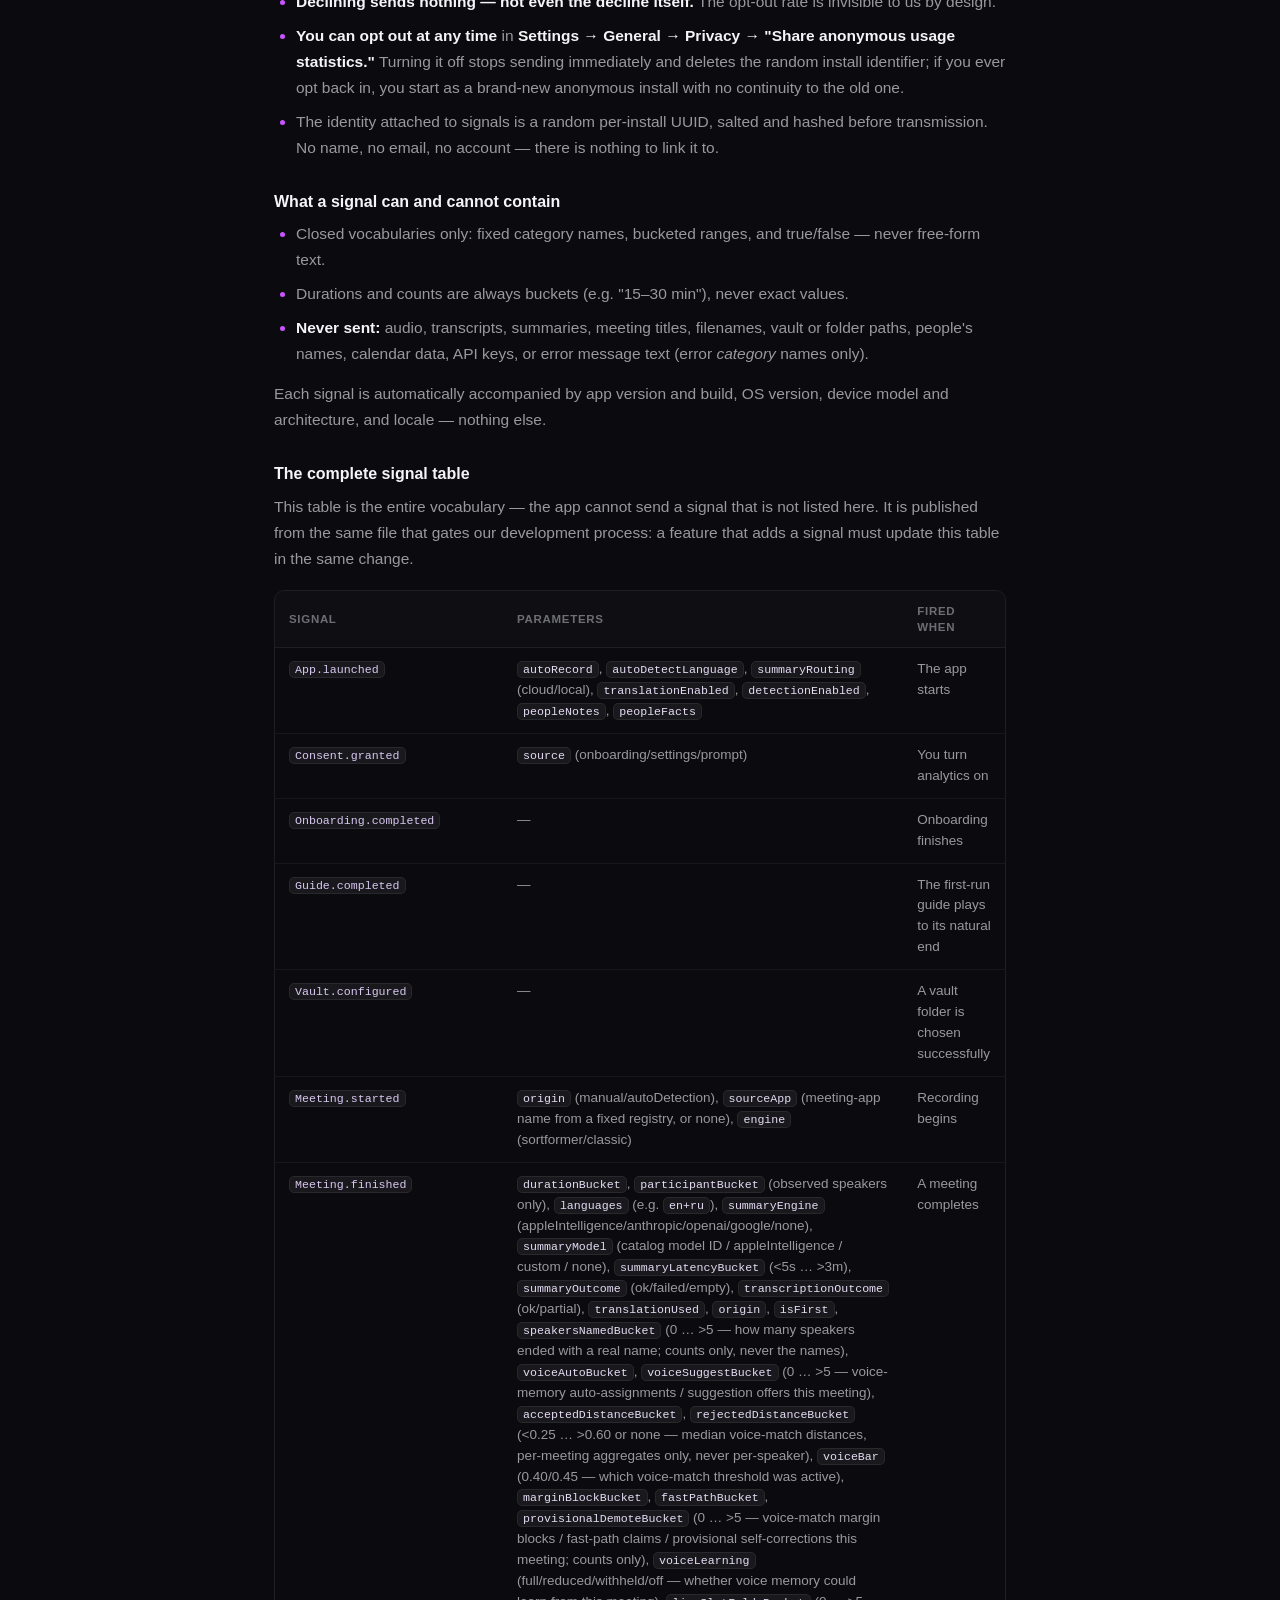
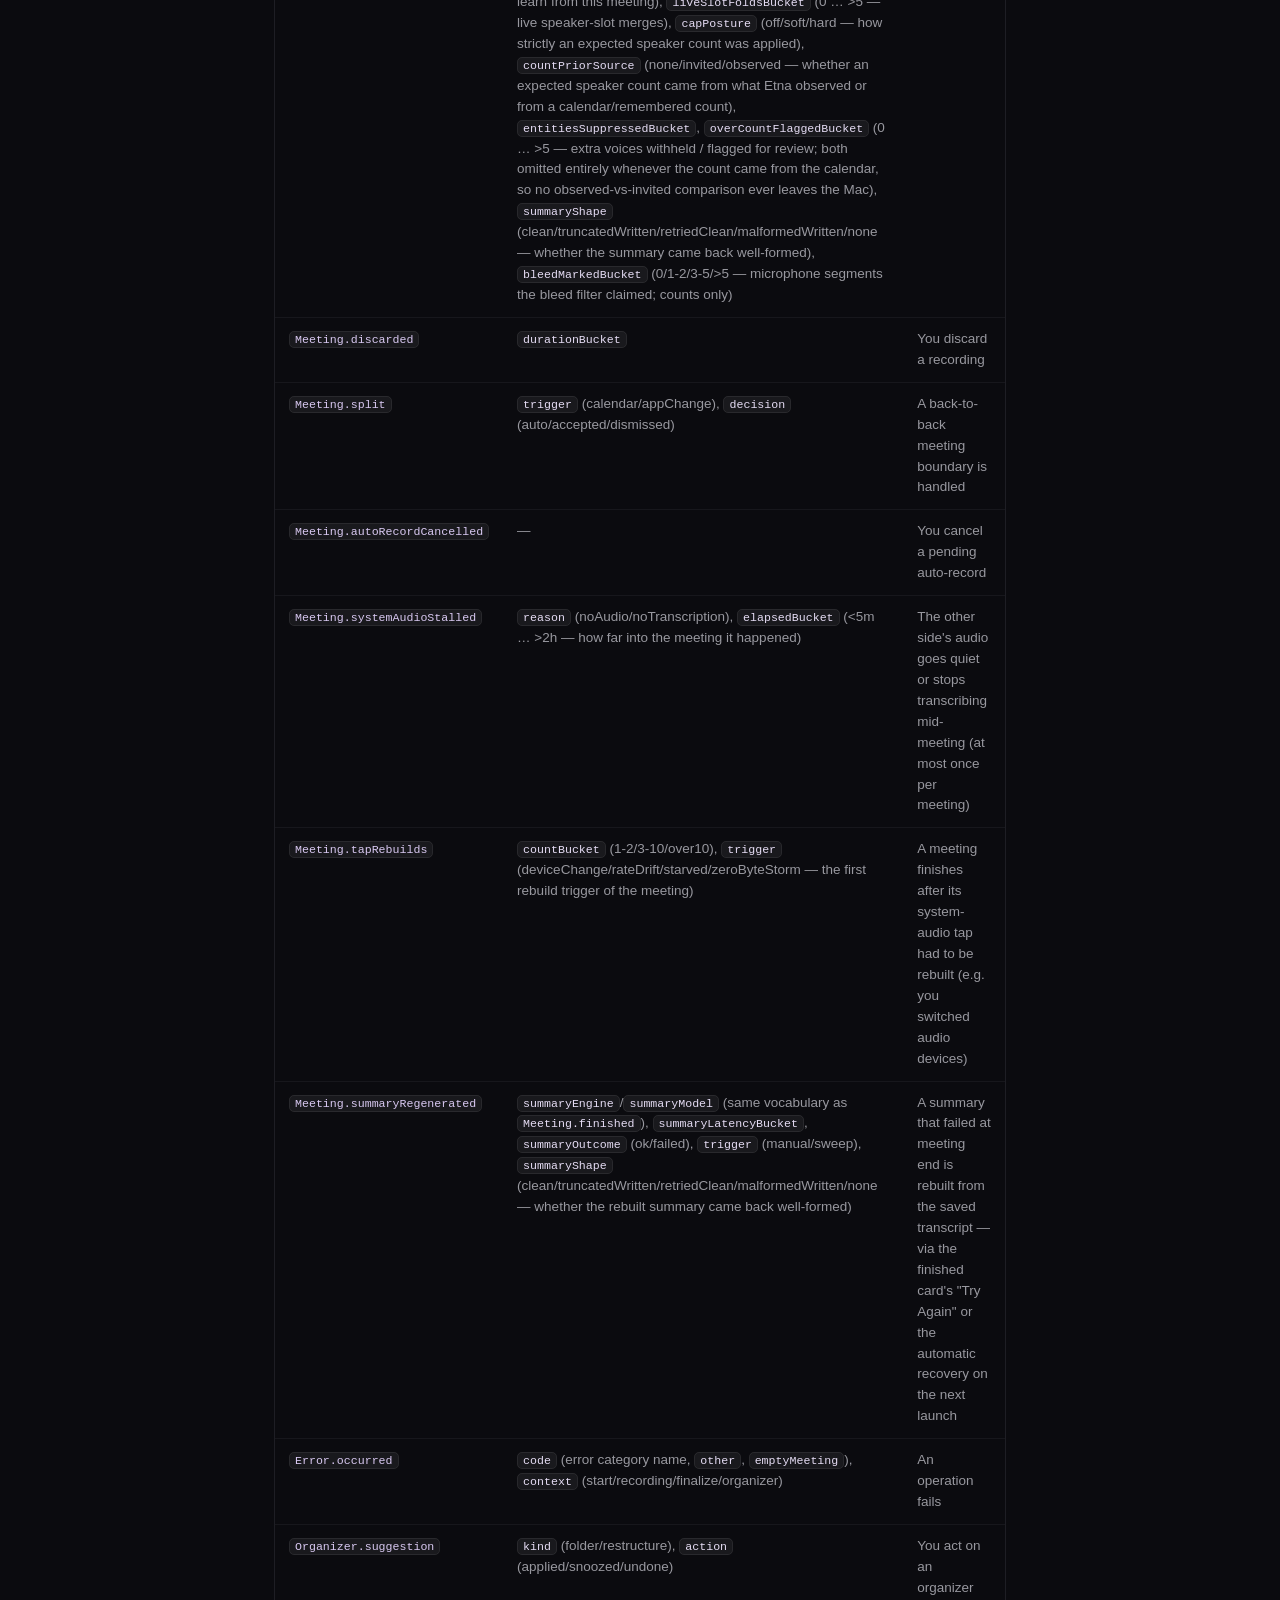
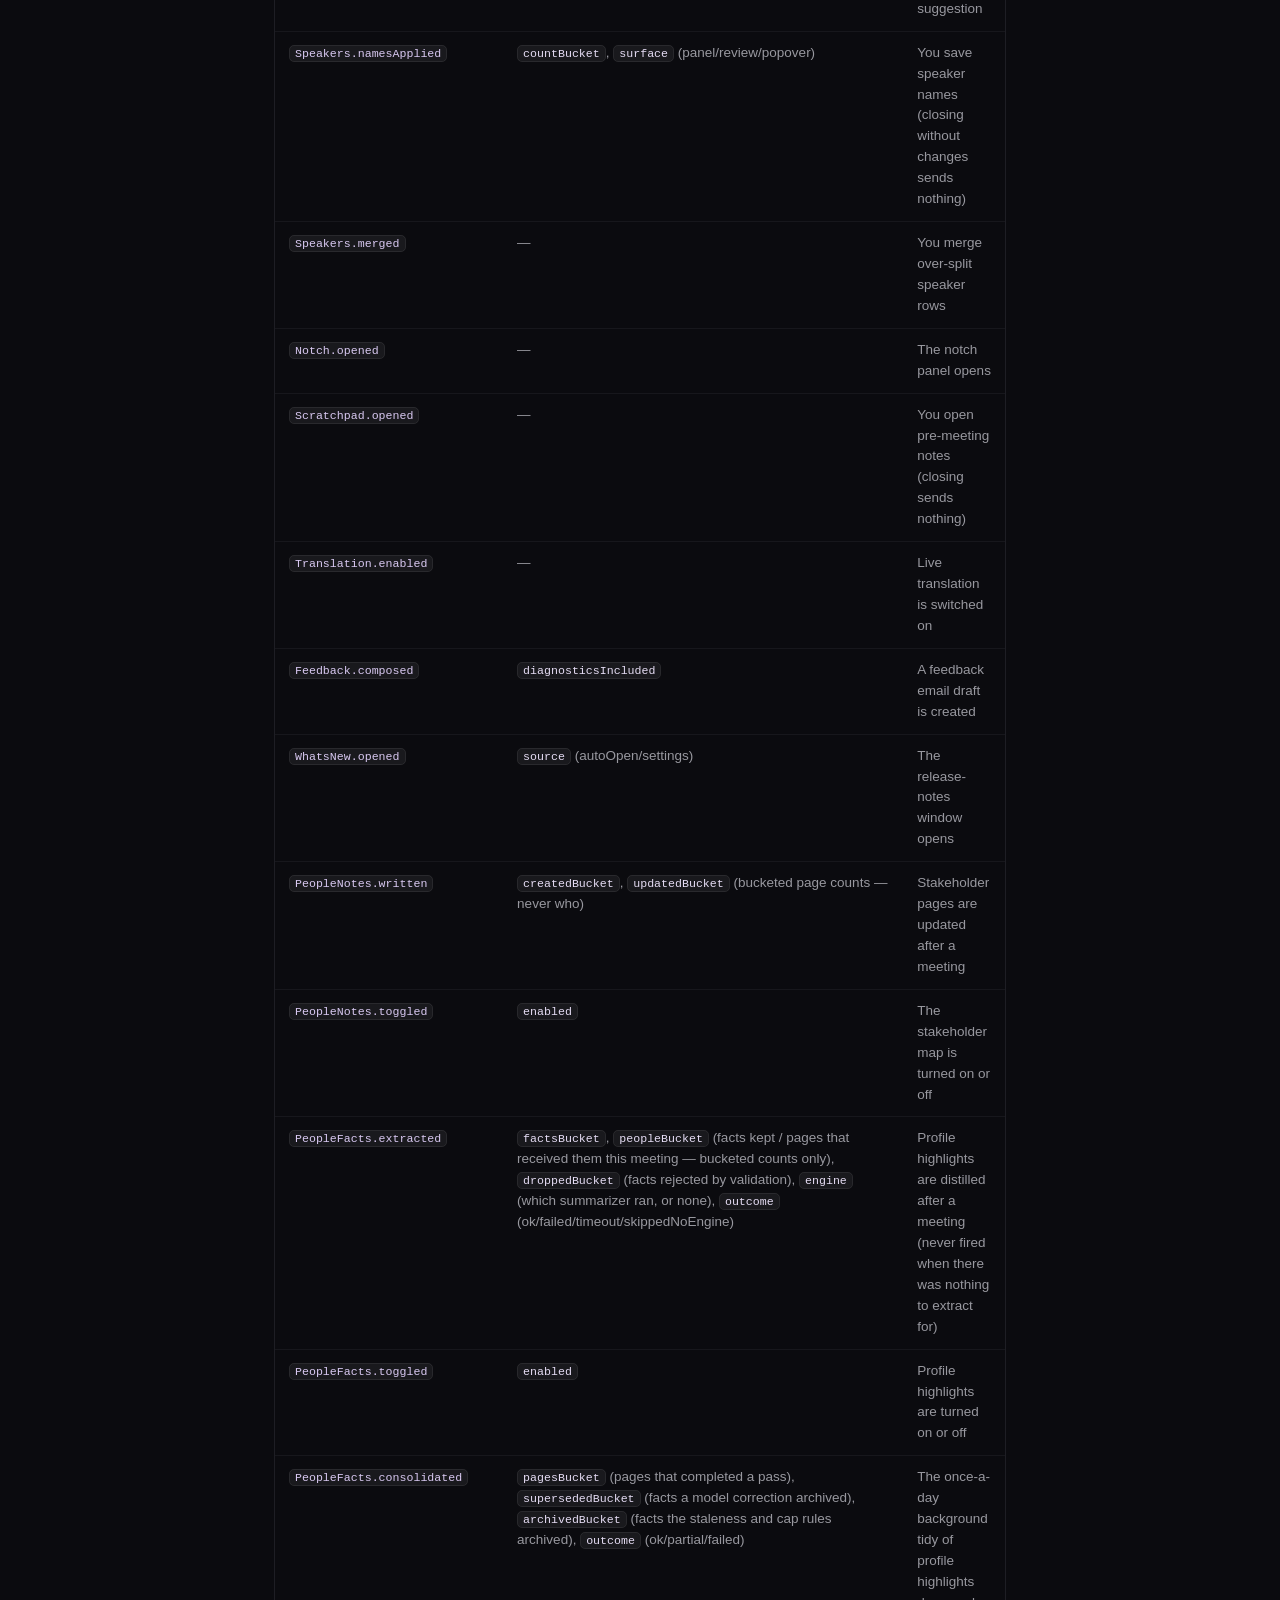
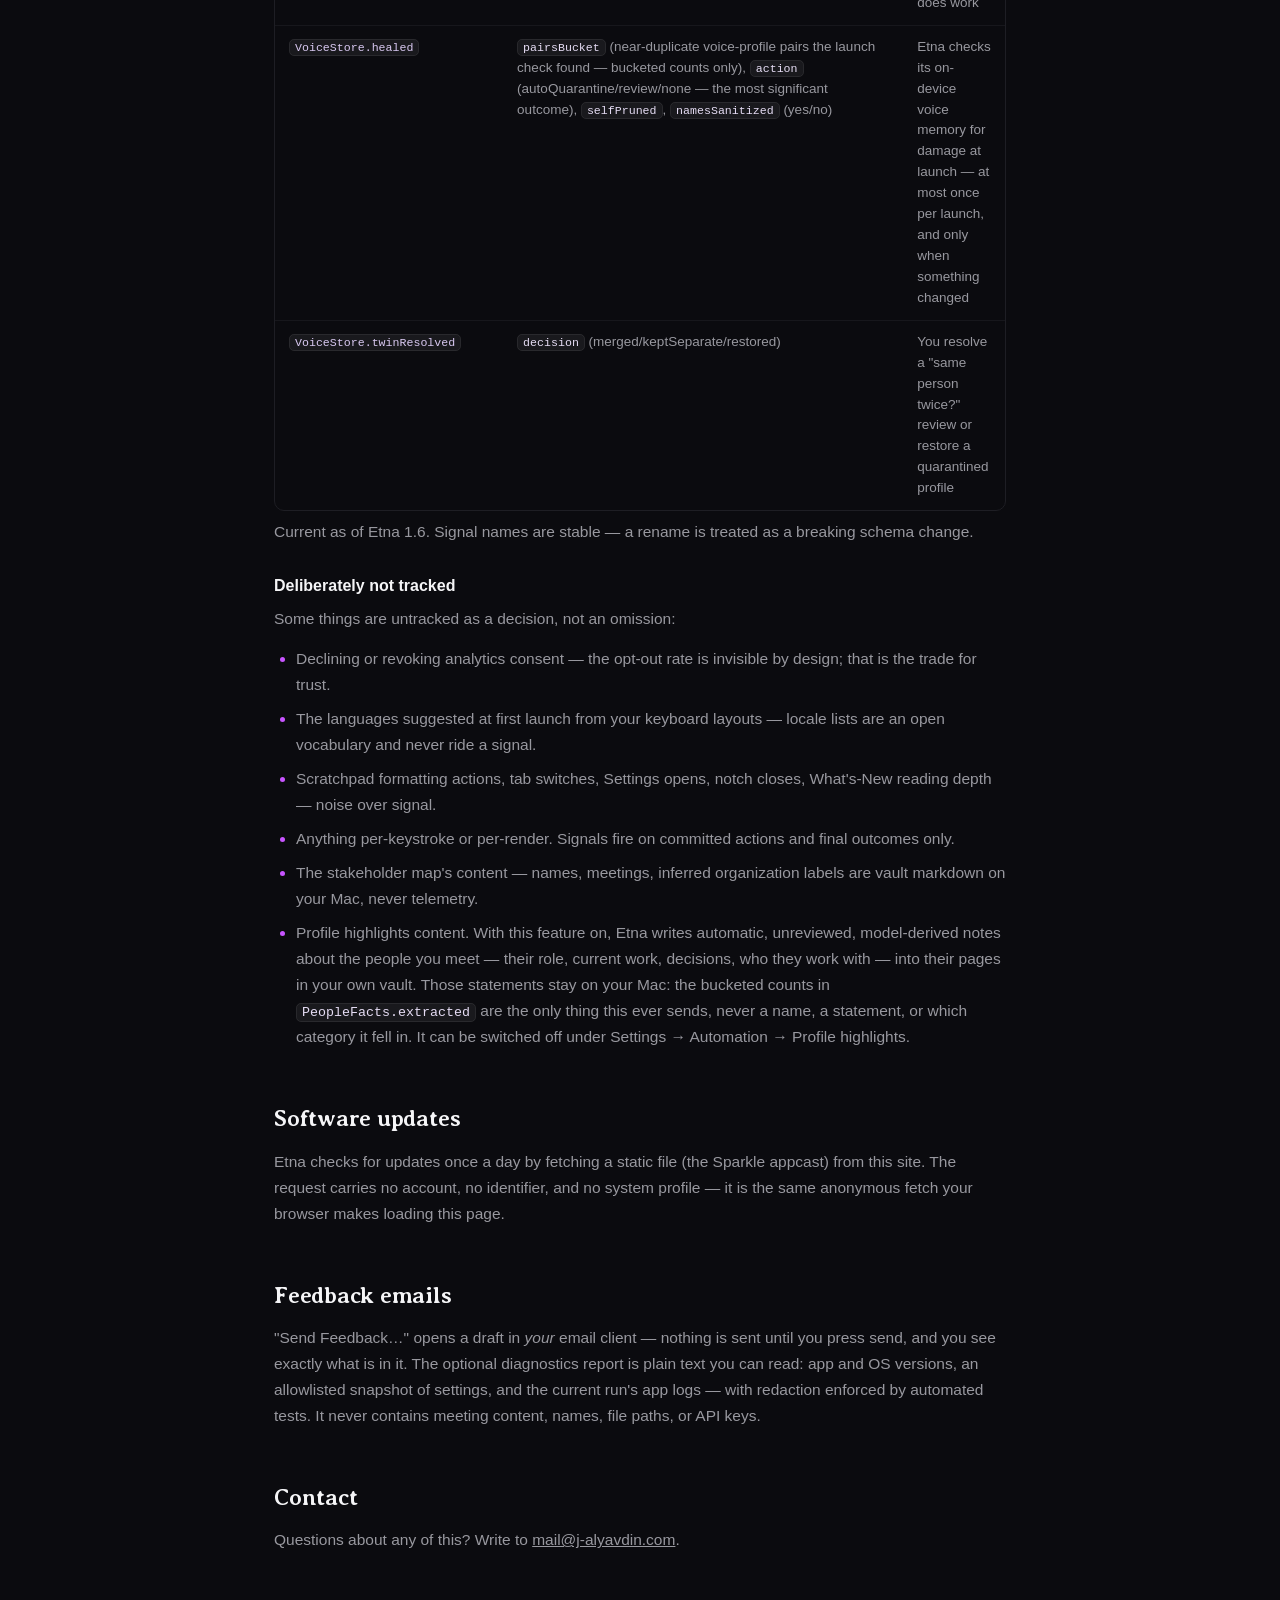
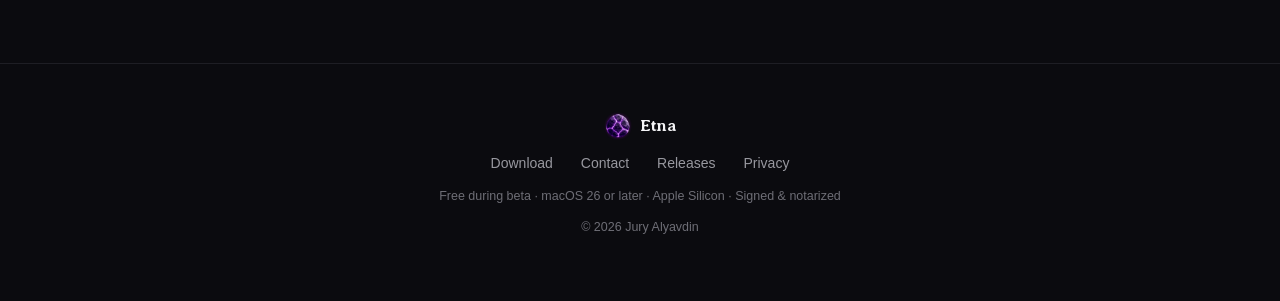
==== commit 4a383eae: "Privacy: 1.6 signal table — speaker-identity + summary-shape parameters, VoiceStore rows Mirrors doc" ====
--- a/privacy.html
+++ b/privacy.html
@@ -186,13 +186,13 @@
       <tr><td><code>Guide.completed</code></td><td>—</td><td>The first-run guide plays to its natural end</td></tr>
       <tr><td><code>Vault.configured</code></td><td>—</td><td>A vault folder is chosen successfully</td></tr>
       <tr><td><code>Meeting.started</code></td><td><code>origin</code> (manual/autoDetection), <code>sourceApp</code> (meeting-app name from a fixed registry, or none), <code>engine</code> (sortformer/classic)</td><td>Recording begins</td></tr>
-      <tr><td><code>Meeting.finished</code></td><td><code>durationBucket</code>, <code>participantBucket</code> (observed speakers only), <code>languages</code> (e.g. <code>en+ru</code>), <code>summaryEngine</code> (appleIntelligence/anthropic/openai/google/none), <code>summaryModel</code> (catalog model ID / appleIntelligence / custom / none), <code>summaryLatencyBucket</code> (&lt;5s … &gt;3m), <code>summaryOutcome</code> (ok/failed/empty), <code>transcriptionOutcome</code> (ok/partial), <code>translationUsed</code>, <code>origin</code>, <code>isFirst</code>, <code>speakersNamedBucket</code> (0 … &gt;5 — how many speakers ended with a real name; counts only, never the names), <code>voiceAutoBucket</code>, <code>voiceSuggestBucket</code> (0 … &gt;5 — voice-memory auto-assignments / suggestion offers this meeting), <code>acceptedDistanceBucket</code>, <code>rejectedDistanceBucket</code> (&lt;0.25 … &gt;0.60 or none — median voice-match distances, per-meeting aggregates only, never per-speaker), <code>voiceBar</code> (0.40/0.45 — which voice-match threshold was active)</td><td>A meeting completes</td></tr>
+      <tr><td><code>Meeting.finished</code></td><td><code>durationBucket</code>, <code>participantBucket</code> (observed speakers only), <code>languages</code> (e.g. <code>en+ru</code>), <code>summaryEngine</code> (appleIntelligence/anthropic/openai/google/none), <code>summaryModel</code> (catalog model ID / appleIntelligence / custom / none), <code>summaryLatencyBucket</code> (&lt;5s … &gt;3m), <code>summaryOutcome</code> (ok/failed/empty), <code>transcriptionOutcome</code> (ok/partial), <code>translationUsed</code>, <code>origin</code>, <code>isFirst</code>, <code>speakersNamedBucket</code> (0 … &gt;5 — how many speakers ended with a real name; counts only, never the names), <code>voiceAutoBucket</code>, <code>voiceSuggestBucket</code> (0 … &gt;5 — voice-memory auto-assignments / suggestion offers this meeting), <code>acceptedDistanceBucket</code>, <code>rejectedDistanceBucket</code> (&lt;0.25 … &gt;0.60 or none — median voice-match distances, per-meeting aggregates only, never per-speaker), <code>voiceBar</code> (0.40/0.45 — which voice-match threshold was active), <code>marginBlockBucket</code>, <code>fastPathBucket</code>, <code>provisionalDemoteBucket</code> (0 … &gt;5 — voice-match margin blocks / fast-path claims / provisional self-corrections this meeting; counts only), <code>voiceLearning</code> (full/reduced/withheld/off — whether voice memory could learn from this meeting), <code>liveSlotFoldsBucket</code> (0 … &gt;5 — live speaker-slot merges), <code>capPosture</code> (off/soft/hard — how strictly an expected speaker count was applied), <code>countPriorSource</code> (none/invited/observed — whether an expected speaker count came from what Etna observed or from a calendar/remembered count), <code>entitiesSuppressedBucket</code>, <code>overCountFlaggedBucket</code> (0 … &gt;5 — extra voices withheld / flagged for review; both omitted entirely whenever the count came from the calendar, so no observed-vs-invited comparison ever leaves the Mac), <code>summaryShape</code> (clean/truncatedWritten/retriedClean/malformedWritten/none — whether the summary came back well-formed), <code>bleedMarkedBucket</code> (0/1-2/3-5/&gt;5 — microphone segments the bleed filter claimed; counts only)</td><td>A meeting completes</td></tr>
       <tr><td><code>Meeting.discarded</code></td><td><code>durationBucket</code></td><td>You discard a recording</td></tr>
       <tr><td><code>Meeting.split</code></td><td><code>trigger</code> (calendar/appChange), <code>decision</code> (auto/accepted/dismissed)</td><td>A back-to-back meeting boundary is handled</td></tr>
       <tr><td><code>Meeting.autoRecordCancelled</code></td><td>—</td><td>You cancel a pending auto-record</td></tr>
       <tr><td><code>Meeting.systemAudioStalled</code></td><td><code>reason</code> (noAudio/noTranscription), <code>elapsedBucket</code> (&lt;5m … &gt;2h — how far into the meeting it happened)</td><td>The other side's audio goes quiet or stops transcribing mid-meeting (at most once per meeting)</td></tr>
       <tr><td><code>Meeting.tapRebuilds</code></td><td><code>countBucket</code> (1-2/3-10/over10), <code>trigger</code> (deviceChange/rateDrift/starved/zeroByteStorm — the first rebuild trigger of the meeting)</td><td>A meeting finishes after its system-audio tap had to be rebuilt (e.g. you switched audio devices)</td></tr>
-      <tr><td><code>Meeting.summaryRegenerated</code></td><td><code>summaryEngine</code>/<code>summaryModel</code> (same vocabulary as <code>Meeting.finished</code>), <code>summaryLatencyBucket</code>, <code>summaryOutcome</code> (ok/failed), <code>trigger</code> (manual/sweep)</td><td>A summary that failed at meeting end is rebuilt from the saved transcript — via the finished card's "Try Again" or the automatic recovery on the next launch</td></tr>
+      <tr><td><code>Meeting.summaryRegenerated</code></td><td><code>summaryEngine</code>/<code>summaryModel</code> (same vocabulary as <code>Meeting.finished</code>), <code>summaryLatencyBucket</code>, <code>summaryOutcome</code> (ok/failed), <code>trigger</code> (manual/sweep), <code>summaryShape</code> (clean/truncatedWritten/retriedClean/malformedWritten/none — whether the rebuilt summary came back well-formed)</td><td>A summary that failed at meeting end is rebuilt from the saved transcript — via the finished card's "Try Again" or the automatic recovery on the next launch</td></tr>
       <tr><td><code>Error.occurred</code></td><td><code>code</code> (error category name, <code>other</code>, <code>emptyMeeting</code>), <code>context</code> (start/recording/finalize/organizer)</td><td>An operation fails</td></tr>
       <tr><td><code>Organizer.suggestion</code></td><td><code>kind</code> (folder/restructure), <code>action</code> (applied/snoozed/undone)</td><td>You act on an organizer suggestion</td></tr>
       <tr><td><code>Speakers.namesApplied</code></td><td><code>countBucket</code>, <code>surface</code> (panel/review/popover)</td><td>You save speaker names (closing without changes sends nothing)</td></tr>
@@ -207,10 +207,12 @@
       <tr><td><code>PeopleFacts.extracted</code></td><td><code>factsBucket</code>, <code>peopleBucket</code> (facts kept / pages that received them this meeting — bucketed counts only), <code>droppedBucket</code> (facts rejected by validation), <code>engine</code> (which summarizer ran, or none), <code>outcome</code> (ok/failed/timeout/skippedNoEngine)</td><td>Profile highlights are distilled after a meeting (never fired when there was nothing to extract for)</td></tr>
       <tr><td><code>PeopleFacts.toggled</code></td><td><code>enabled</code></td><td>Profile highlights are turned on or off</td></tr>
       <tr><td><code>PeopleFacts.consolidated</code></td><td><code>pagesBucket</code> (pages that completed a pass), <code>supersededBucket</code> (facts a model correction archived), <code>archivedBucket</code> (facts the staleness and cap rules archived), <code>outcome</code> (ok/partial/failed)</td><td>The once-a-day background tidy of profile highlights does work</td></tr>
+      <tr><td><code>VoiceStore.healed</code></td><td><code>pairsBucket</code> (near-duplicate voice-profile pairs the launch check found — bucketed counts only), <code>action</code> (autoQuarantine/review/none — the most significant outcome), <code>selfPruned</code>, <code>namesSanitized</code> (yes/no)</td><td>Etna checks its on-device voice memory for damage at launch — at most once per launch, and only when something changed</td></tr>
+      <tr><td><code>VoiceStore.twinResolved</code></td><td><code>decision</code> (merged/keptSeparate/restored)</td><td>You resolve a "same person twice?" review or restore a quarantined profile</td></tr>
     </tbody>
   </table>
   </div>
-  <p class="tnote">Current as of Etna 1.4. Signal names are stable — a rename is
+  <p class="tnote">Current as of Etna 1.6. Signal names are stable — a rename is
   treated as a breaking schema change.</p>
 
   <h3>Deliberately not tracked</h3>
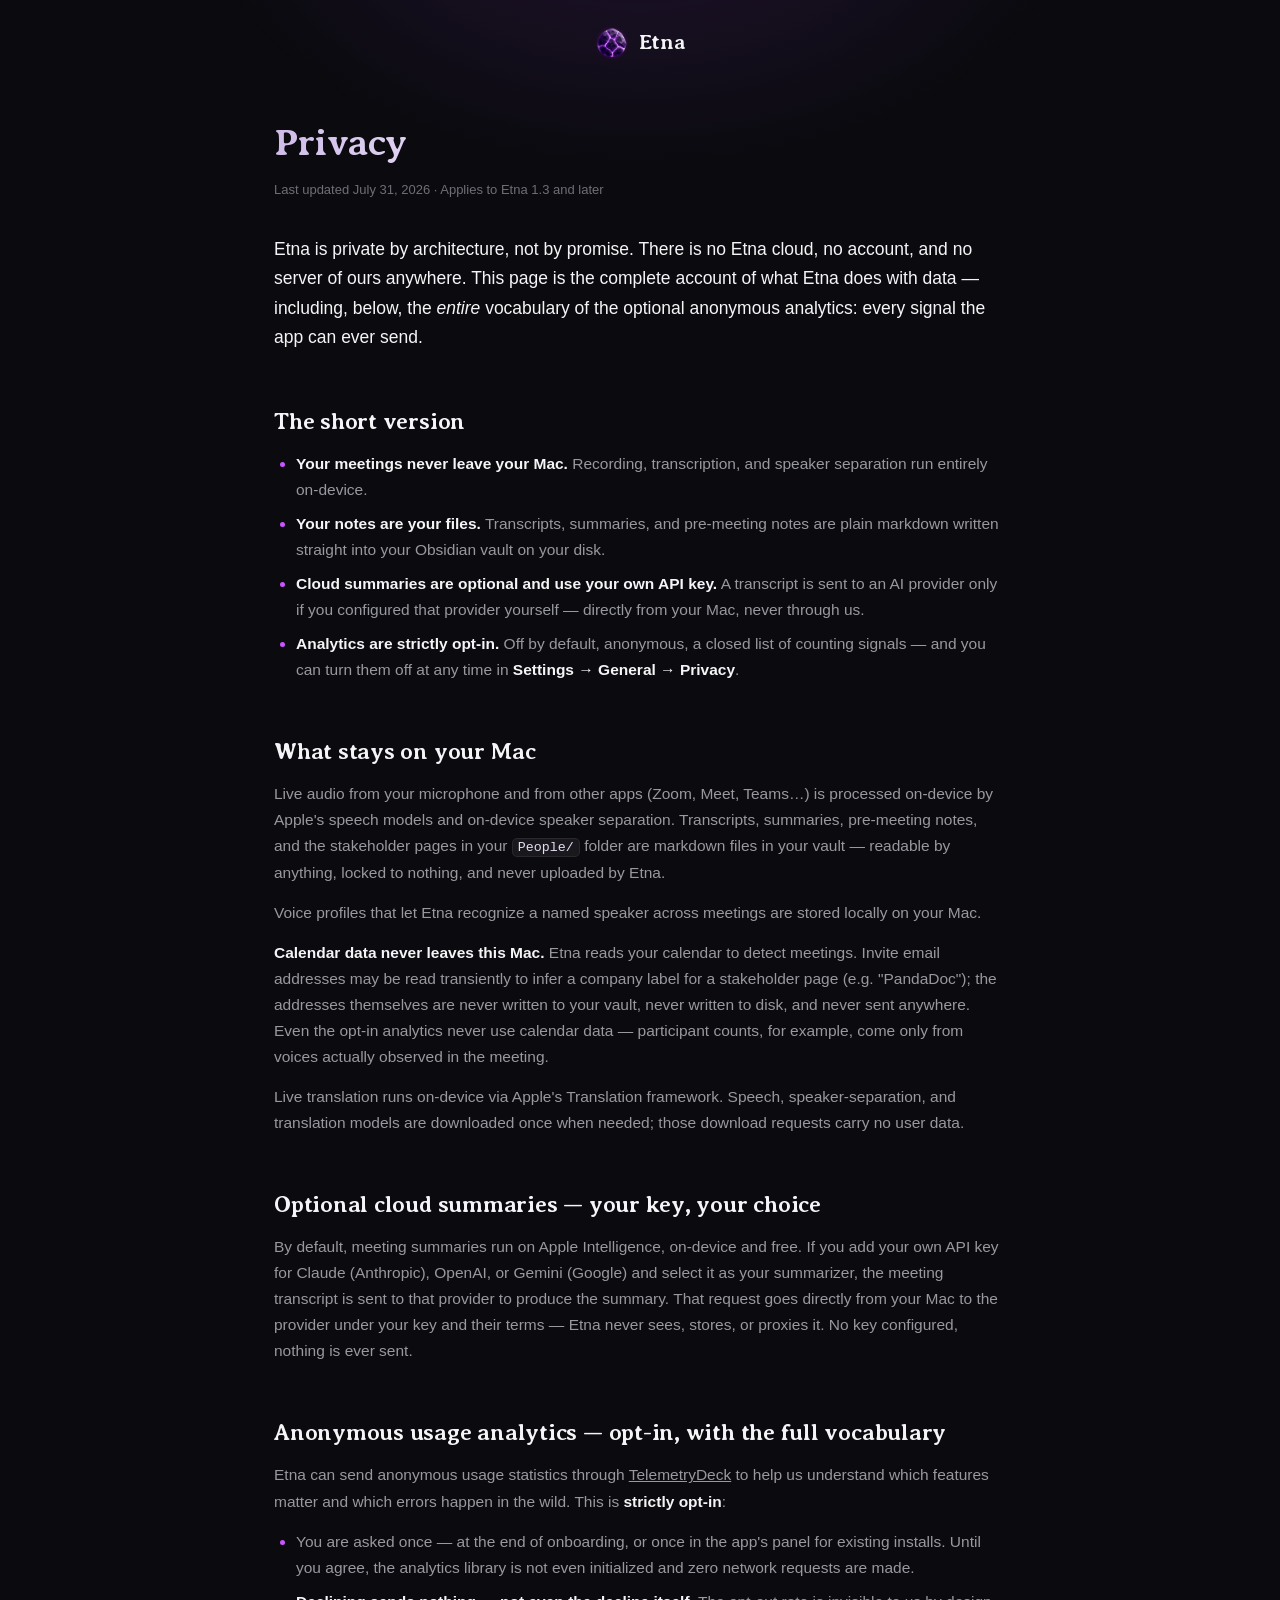
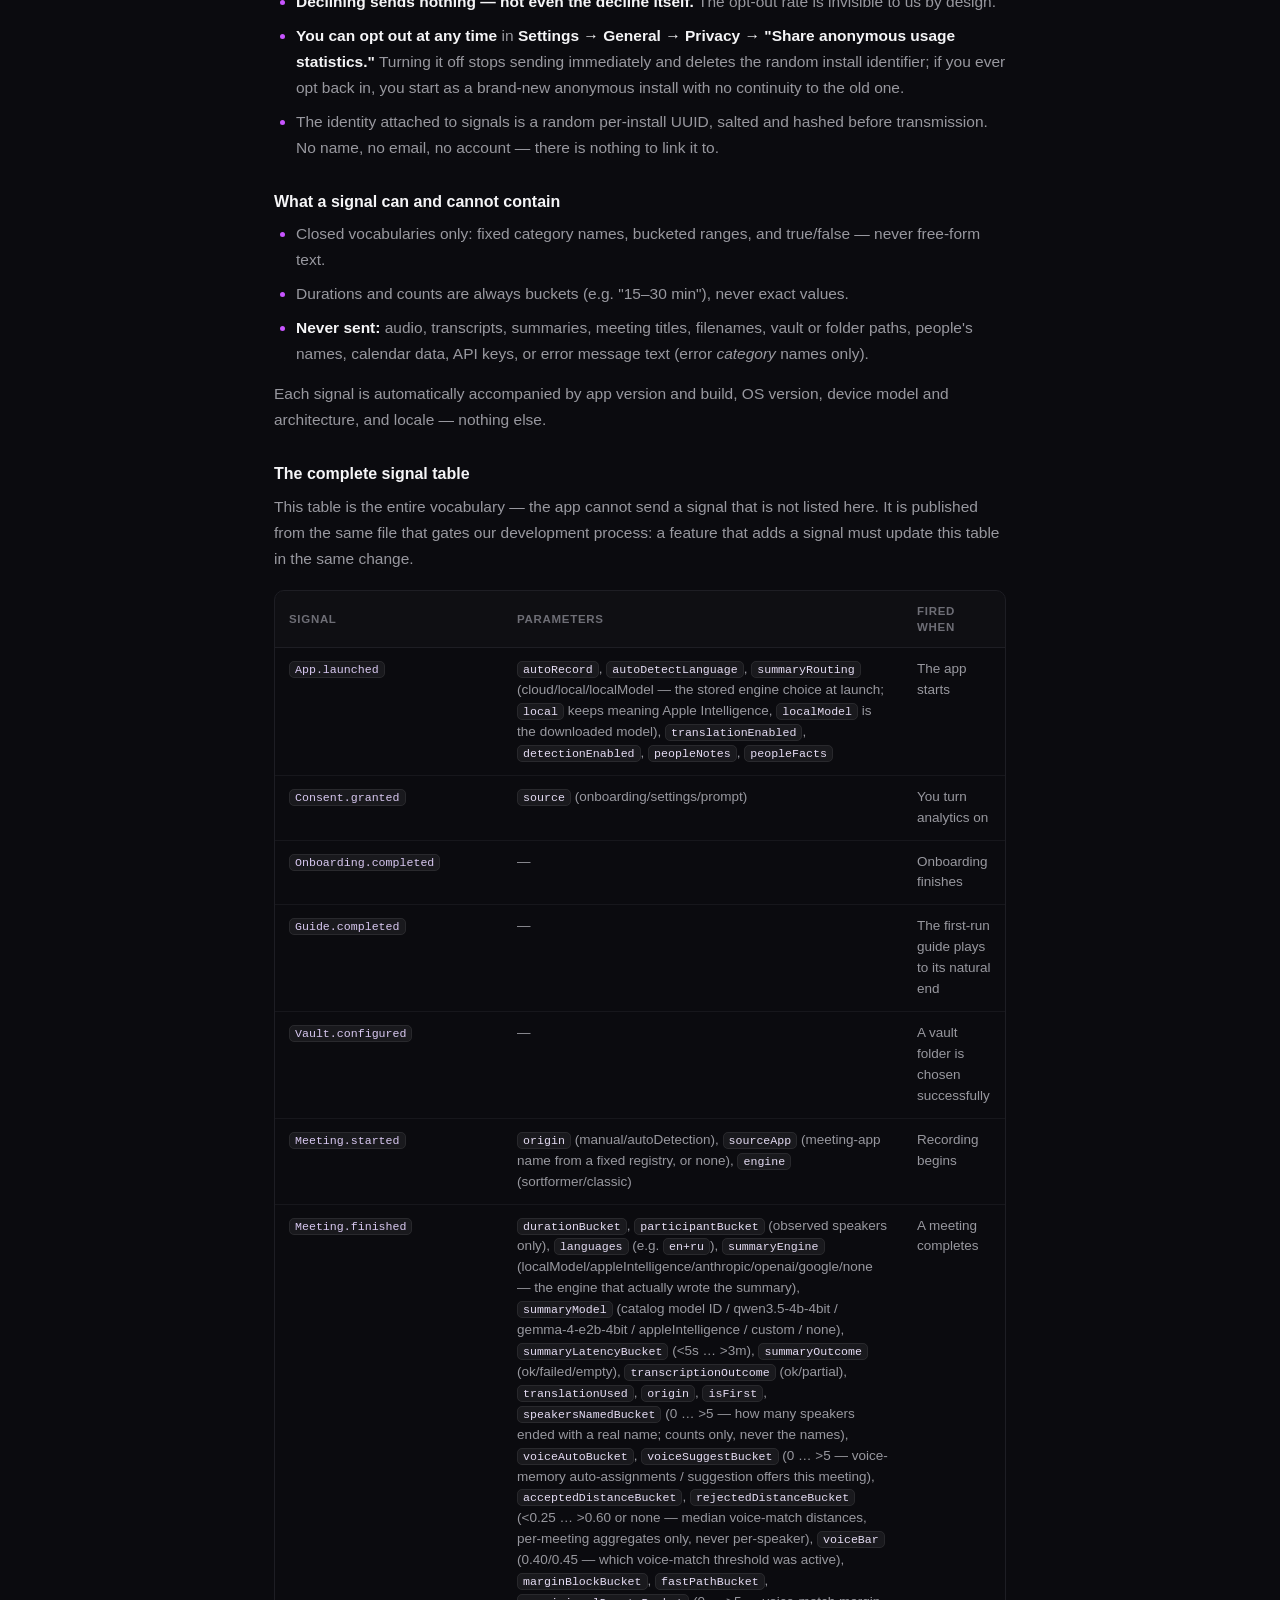
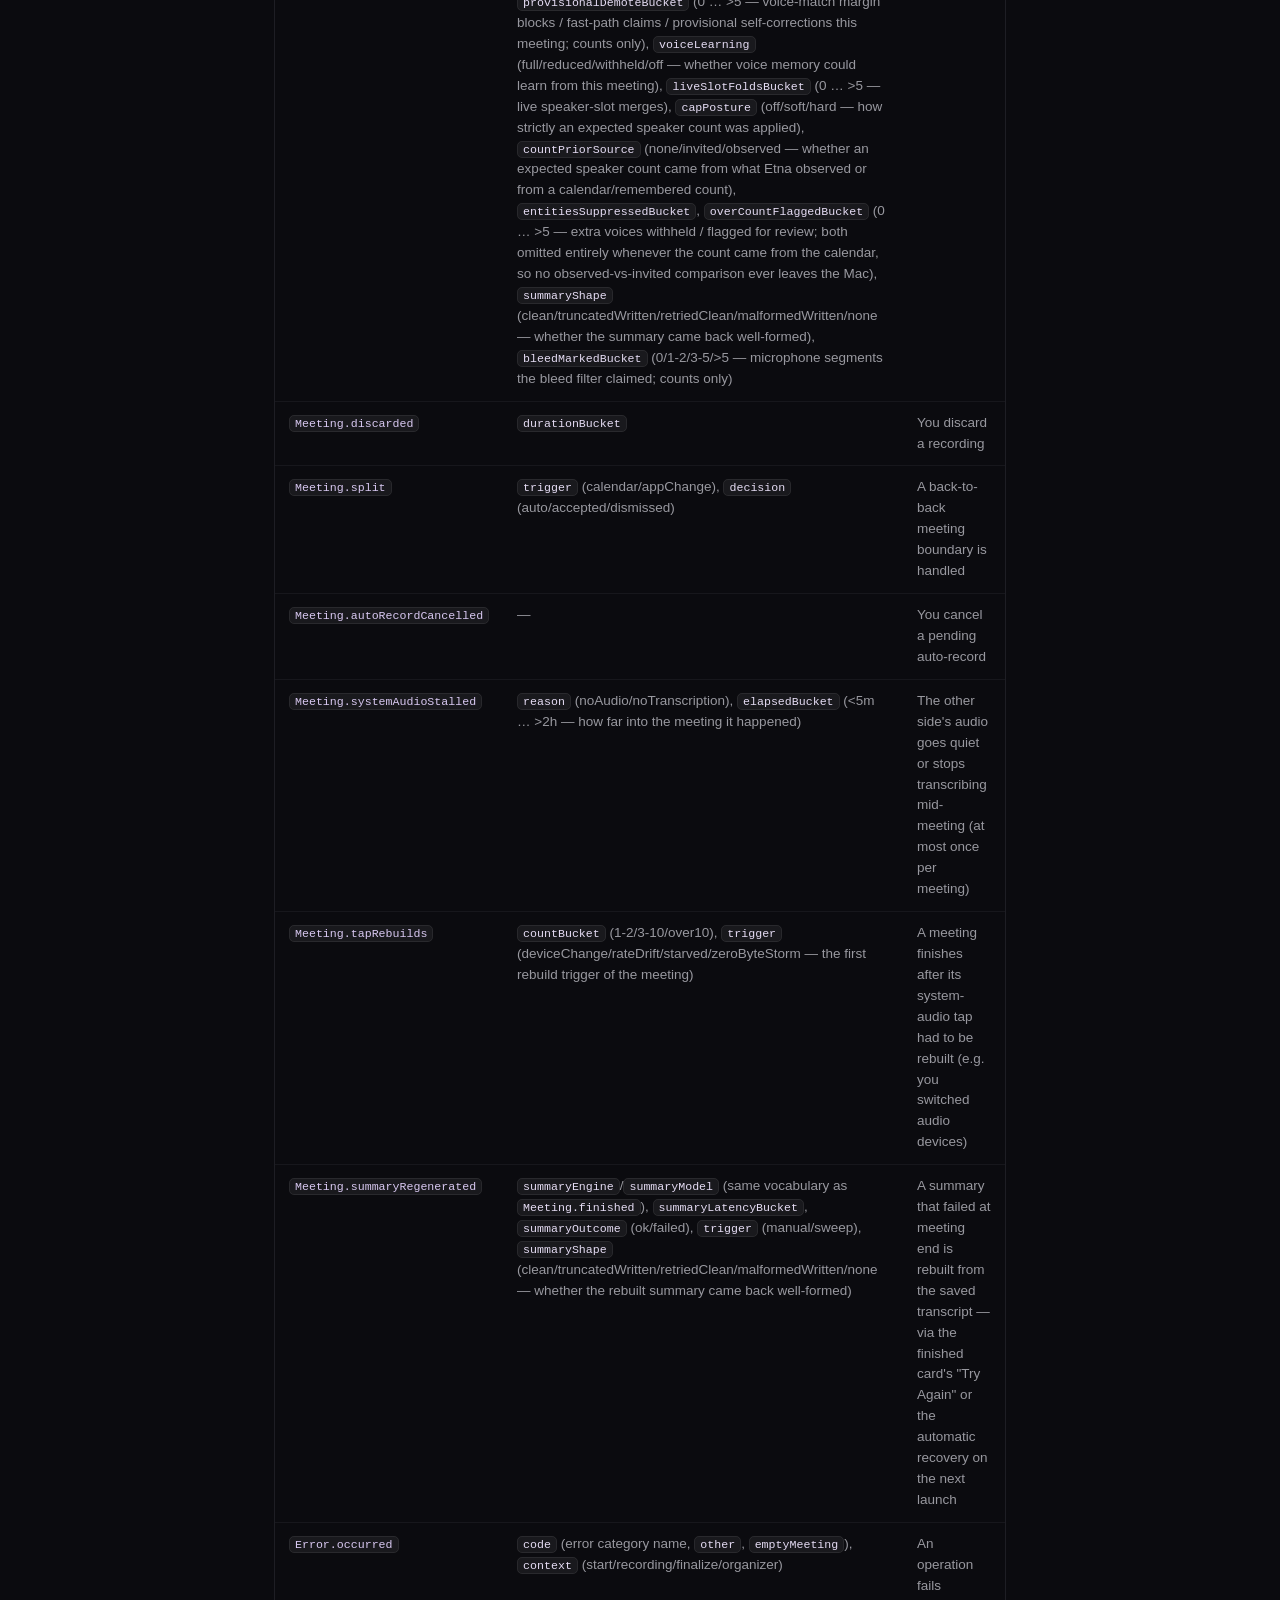
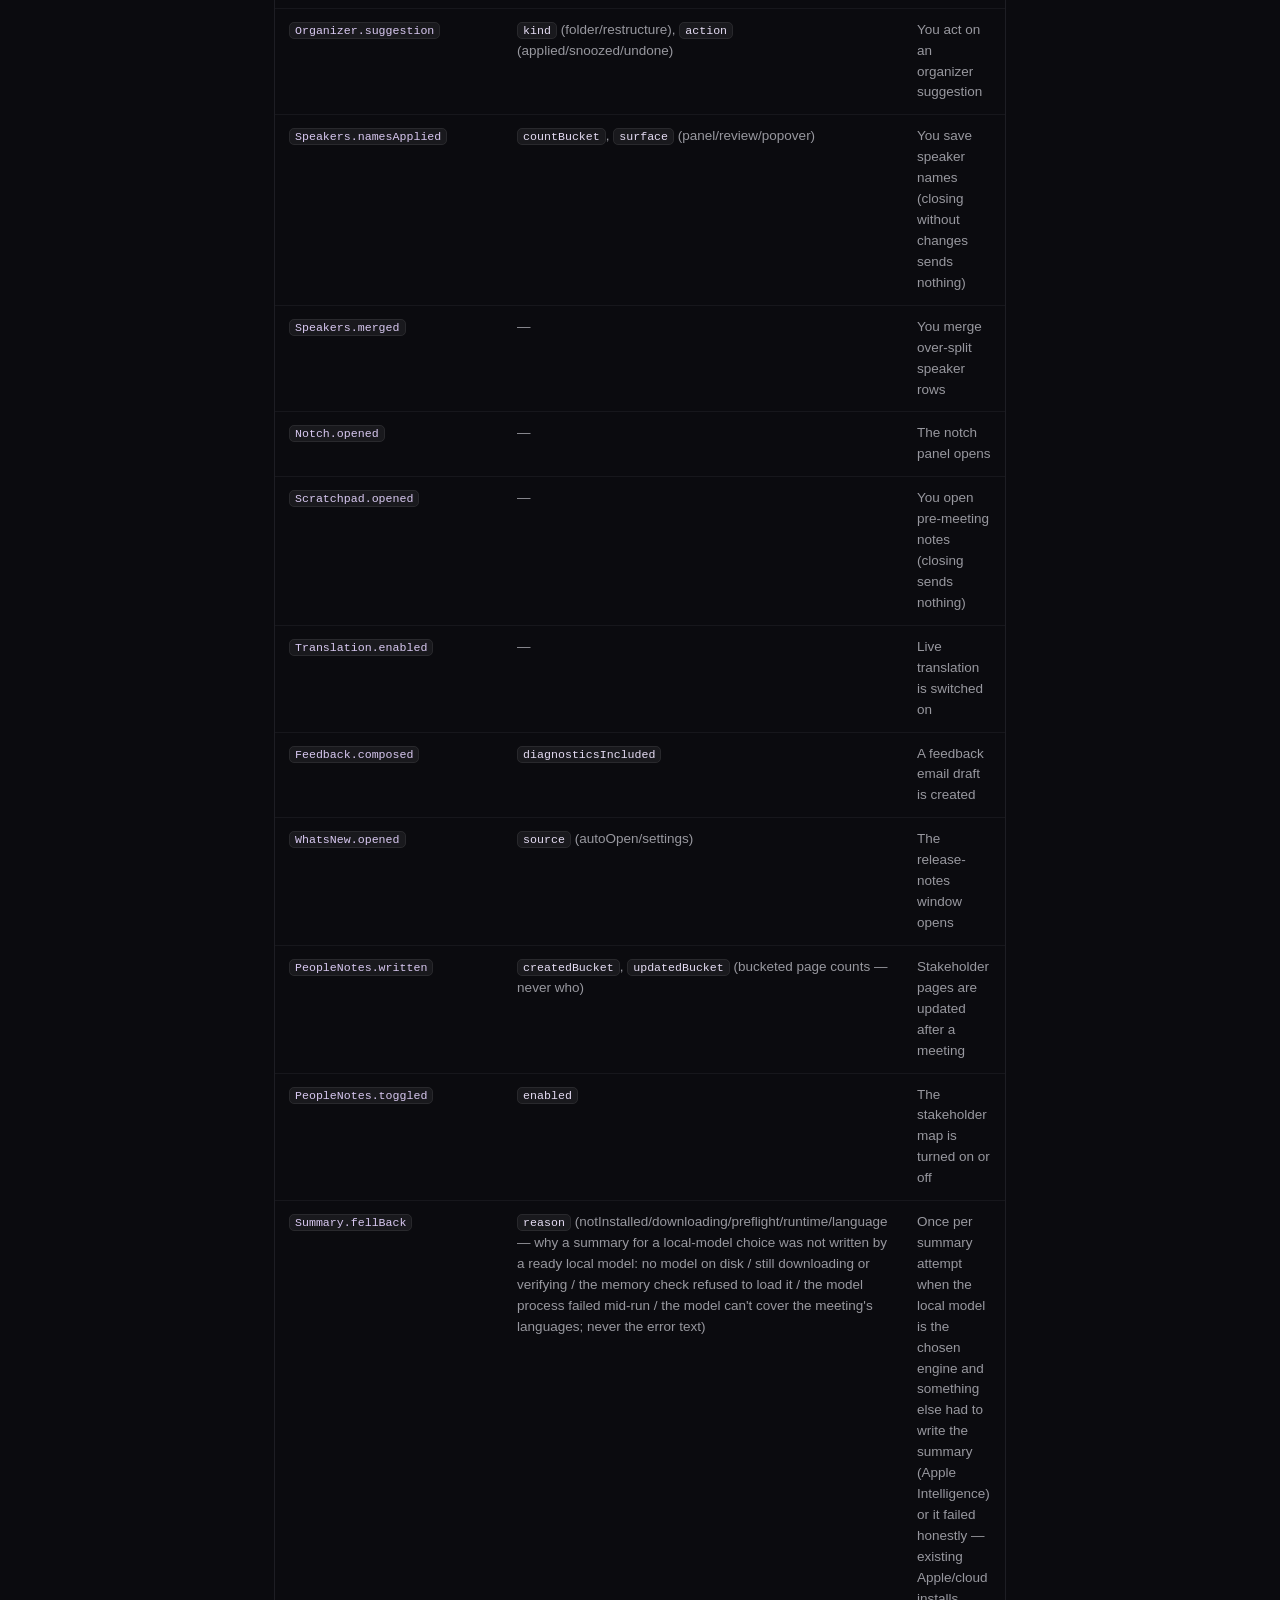
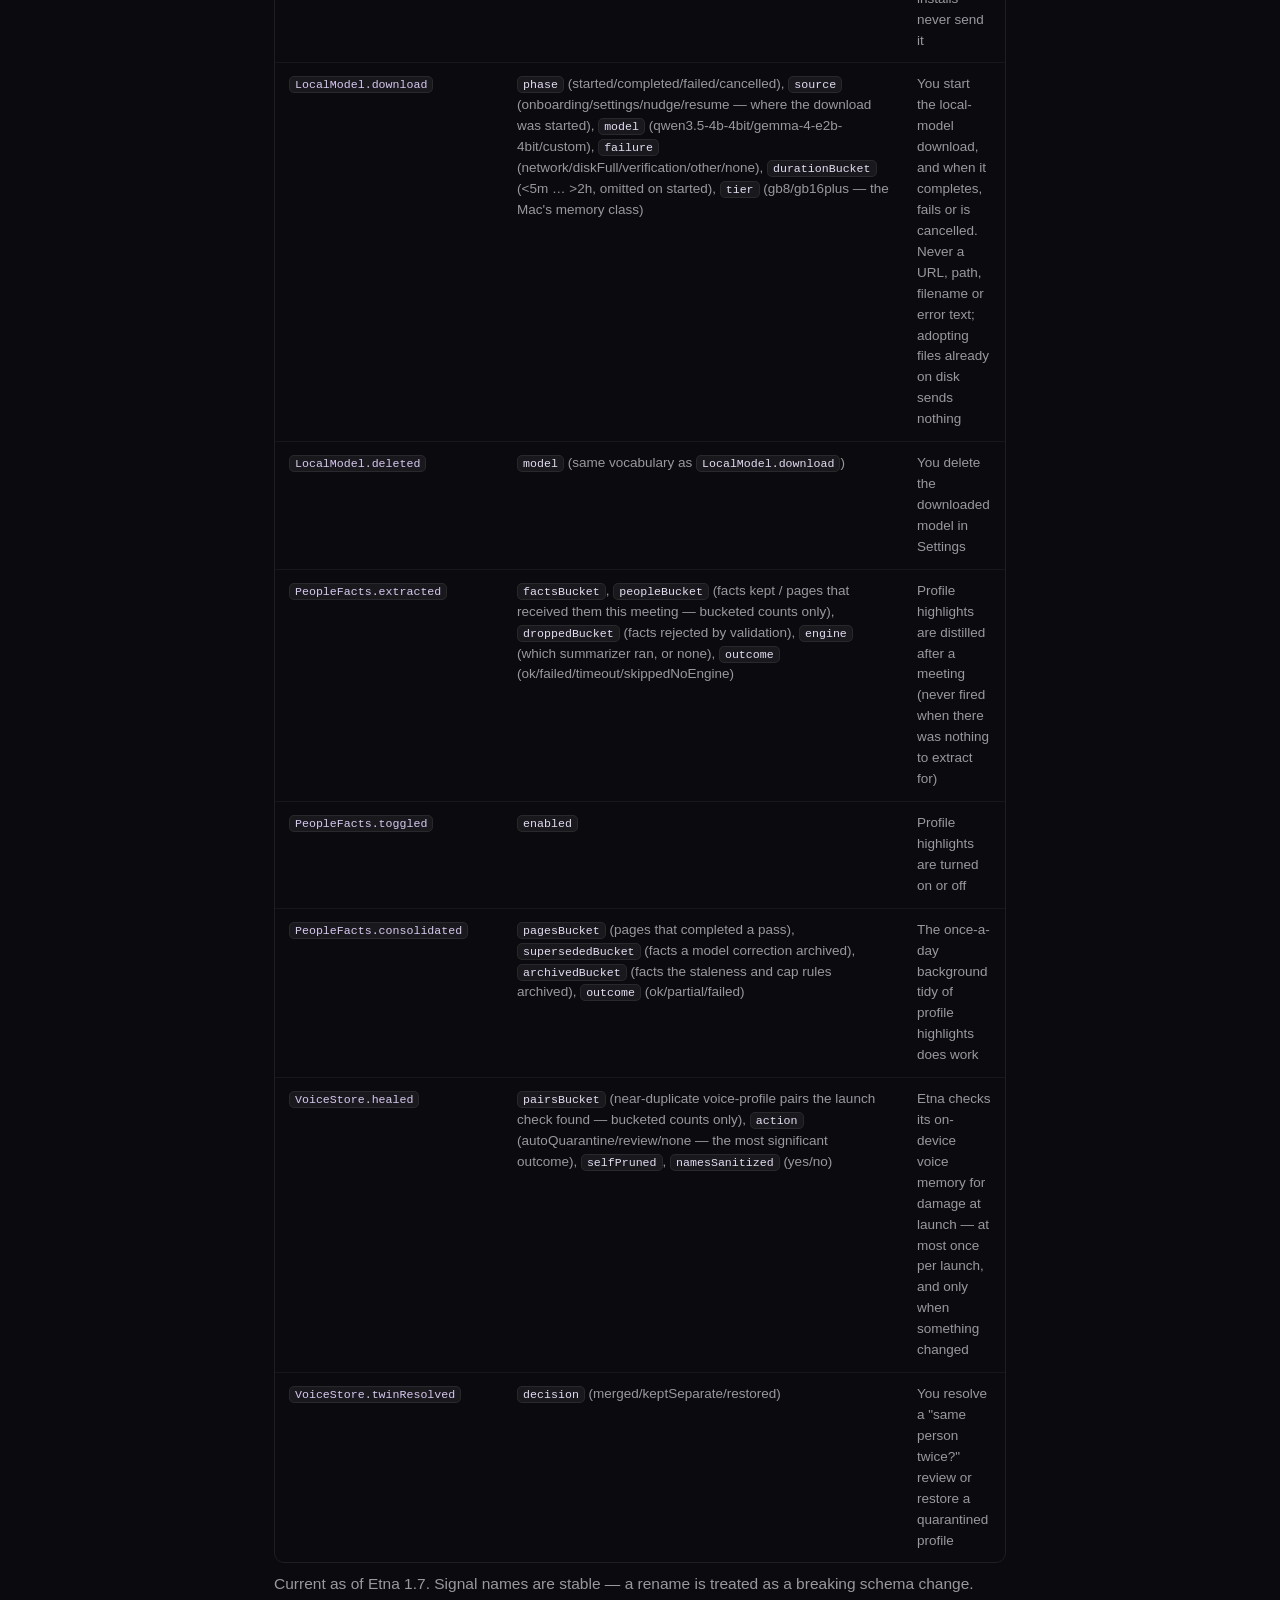
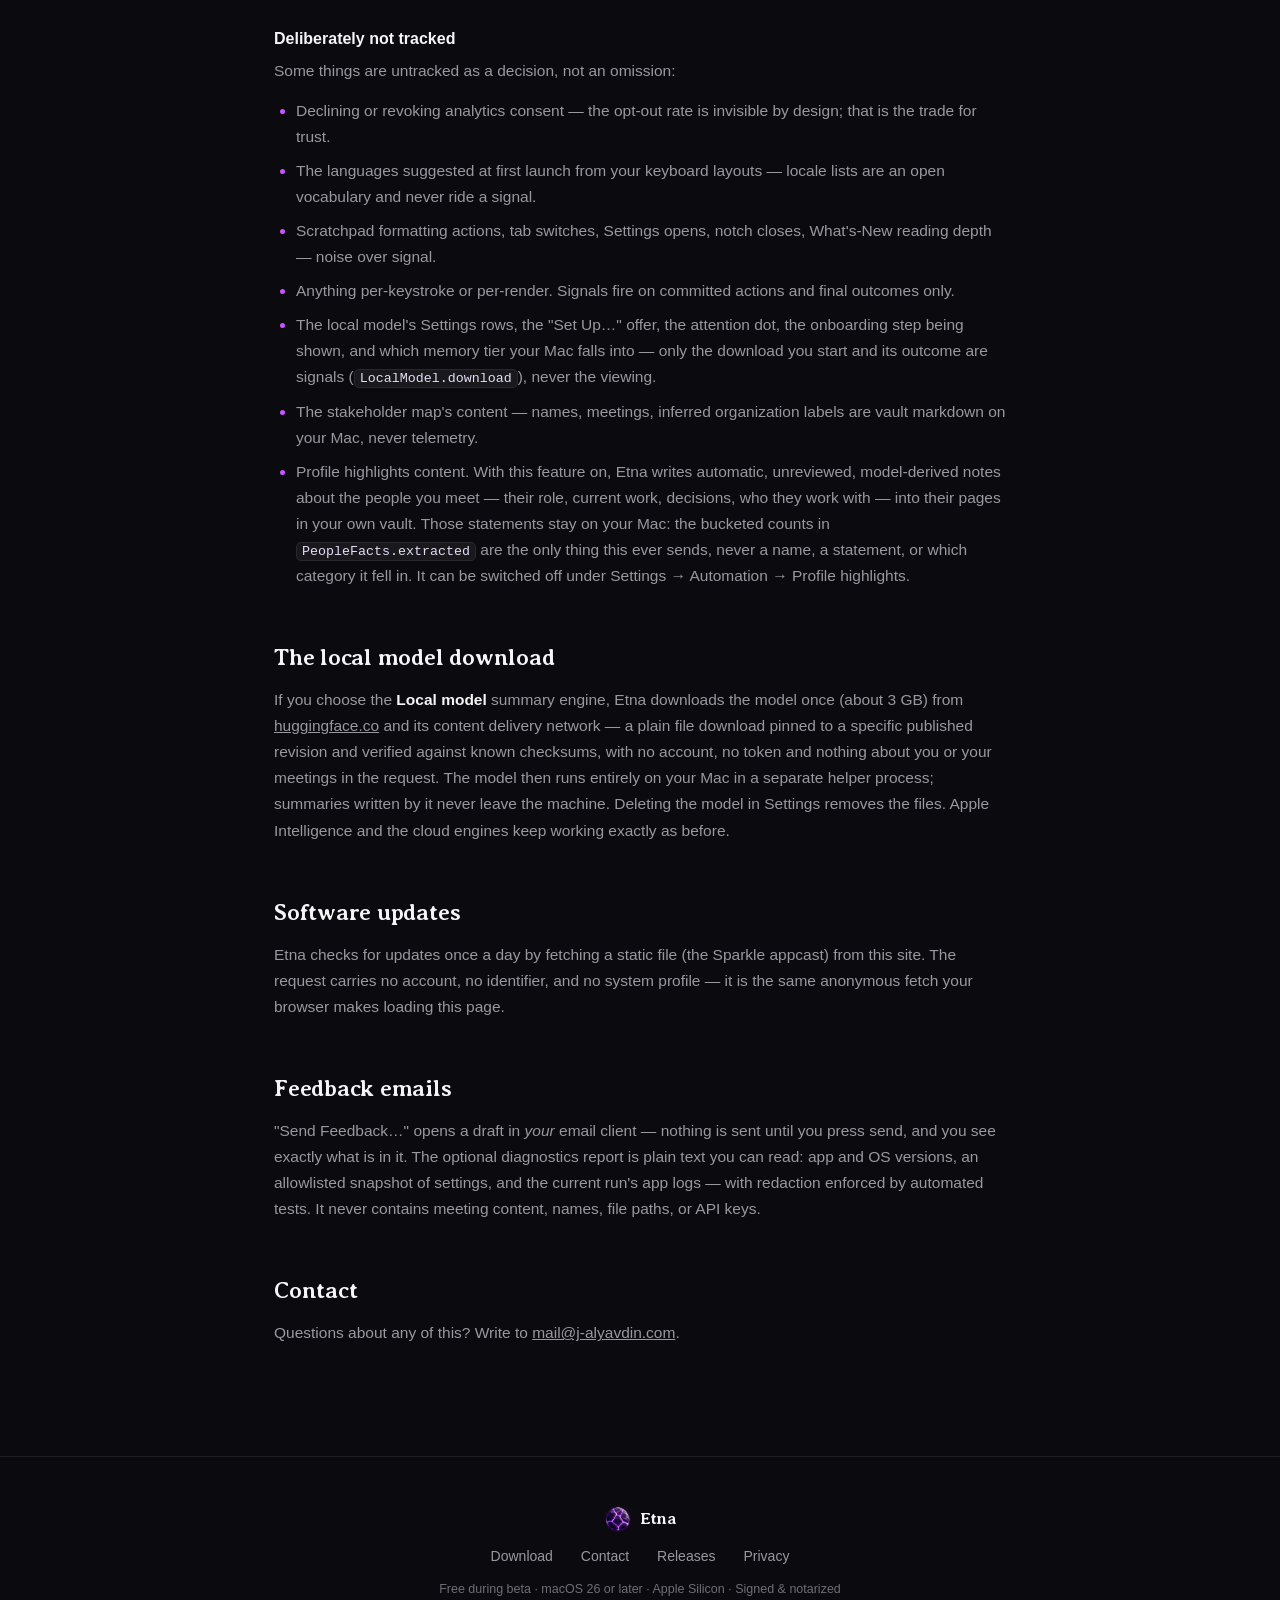
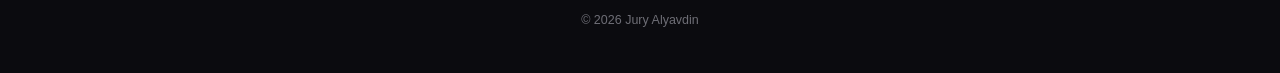
==== commit 303f1919: "Privacy: local model engine — download disclosure, Summary.fellBack, LocalModel.download/deleted, su" ====
--- a/privacy.html
+++ b/privacy.html
@@ -180,13 +180,13 @@
   <table>
     <thead><tr><th>Signal</th><th>Parameters</th><th>Fired when</th></tr></thead>
     <tbody>
-      <tr><td><code>App.launched</code></td><td><code>autoRecord</code>, <code>autoDetectLanguage</code>, <code>summaryRouting</code> (cloud/local), <code>translationEnabled</code>, <code>detectionEnabled</code>, <code>peopleNotes</code>, <code>peopleFacts</code></td><td>The app starts</td></tr>
+      <tr><td><code>App.launched</code></td><td><code>autoRecord</code>, <code>autoDetectLanguage</code>, <code>summaryRouting</code> (cloud/local/localModel — the stored engine choice at launch; <code>local</code> keeps meaning Apple Intelligence, <code>localModel</code> is the downloaded model), <code>translationEnabled</code>, <code>detectionEnabled</code>, <code>peopleNotes</code>, <code>peopleFacts</code></td><td>The app starts</td></tr>
       <tr><td><code>Consent.granted</code></td><td><code>source</code> (onboarding/settings/prompt)</td><td>You turn analytics on</td></tr>
       <tr><td><code>Onboarding.completed</code></td><td>—</td><td>Onboarding finishes</td></tr>
       <tr><td><code>Guide.completed</code></td><td>—</td><td>The first-run guide plays to its natural end</td></tr>
       <tr><td><code>Vault.configured</code></td><td>—</td><td>A vault folder is chosen successfully</td></tr>
       <tr><td><code>Meeting.started</code></td><td><code>origin</code> (manual/autoDetection), <code>sourceApp</code> (meeting-app name from a fixed registry, or none), <code>engine</code> (sortformer/classic)</td><td>Recording begins</td></tr>
-      <tr><td><code>Meeting.finished</code></td><td><code>durationBucket</code>, <code>participantBucket</code> (observed speakers only), <code>languages</code> (e.g. <code>en+ru</code>), <code>summaryEngine</code> (appleIntelligence/anthropic/openai/google/none), <code>summaryModel</code> (catalog model ID / appleIntelligence / custom / none), <code>summaryLatencyBucket</code> (&lt;5s … &gt;3m), <code>summaryOutcome</code> (ok/failed/empty), <code>transcriptionOutcome</code> (ok/partial), <code>translationUsed</code>, <code>origin</code>, <code>isFirst</code>, <code>speakersNamedBucket</code> (0 … &gt;5 — how many speakers ended with a real name; counts only, never the names), <code>voiceAutoBucket</code>, <code>voiceSuggestBucket</code> (0 … &gt;5 — voice-memory auto-assignments / suggestion offers this meeting), <code>acceptedDistanceBucket</code>, <code>rejectedDistanceBucket</code> (&lt;0.25 … &gt;0.60 or none — median voice-match distances, per-meeting aggregates only, never per-speaker), <code>voiceBar</code> (0.40/0.45 — which voice-match threshold was active), <code>marginBlockBucket</code>, <code>fastPathBucket</code>, <code>provisionalDemoteBucket</code> (0 … &gt;5 — voice-match margin blocks / fast-path claims / provisional self-corrections this meeting; counts only), <code>voiceLearning</code> (full/reduced/withheld/off — whether voice memory could learn from this meeting), <code>liveSlotFoldsBucket</code> (0 … &gt;5 — live speaker-slot merges), <code>capPosture</code> (off/soft/hard — how strictly an expected speaker count was applied), <code>countPriorSource</code> (none/invited/observed — whether an expected speaker count came from what Etna observed or from a calendar/remembered count), <code>entitiesSuppressedBucket</code>, <code>overCountFlaggedBucket</code> (0 … &gt;5 — extra voices withheld / flagged for review; both omitted entirely whenever the count came from the calendar, so no observed-vs-invited comparison ever leaves the Mac), <code>summaryShape</code> (clean/truncatedWritten/retriedClean/malformedWritten/none — whether the summary came back well-formed), <code>bleedMarkedBucket</code> (0/1-2/3-5/&gt;5 — microphone segments the bleed filter claimed; counts only)</td><td>A meeting completes</td></tr>
+      <tr><td><code>Meeting.finished</code></td><td><code>durationBucket</code>, <code>participantBucket</code> (observed speakers only), <code>languages</code> (e.g. <code>en+ru</code>), <code>summaryEngine</code> (localModel/appleIntelligence/anthropic/openai/google/none — the engine that actually wrote the summary), <code>summaryModel</code> (catalog model ID / qwen3.5-4b-4bit / gemma-4-e2b-4bit / appleIntelligence / custom / none), <code>summaryLatencyBucket</code> (&lt;5s … &gt;3m), <code>summaryOutcome</code> (ok/failed/empty), <code>transcriptionOutcome</code> (ok/partial), <code>translationUsed</code>, <code>origin</code>, <code>isFirst</code>, <code>speakersNamedBucket</code> (0 … &gt;5 — how many speakers ended with a real name; counts only, never the names), <code>voiceAutoBucket</code>, <code>voiceSuggestBucket</code> (0 … &gt;5 — voice-memory auto-assignments / suggestion offers this meeting), <code>acceptedDistanceBucket</code>, <code>rejectedDistanceBucket</code> (&lt;0.25 … &gt;0.60 or none — median voice-match distances, per-meeting aggregates only, never per-speaker), <code>voiceBar</code> (0.40/0.45 — which voice-match threshold was active), <code>marginBlockBucket</code>, <code>fastPathBucket</code>, <code>provisionalDemoteBucket</code> (0 … &gt;5 — voice-match margin blocks / fast-path claims / provisional self-corrections this meeting; counts only), <code>voiceLearning</code> (full/reduced/withheld/off — whether voice memory could learn from this meeting), <code>liveSlotFoldsBucket</code> (0 … &gt;5 — live speaker-slot merges), <code>capPosture</code> (off/soft/hard — how strictly an expected speaker count was applied), <code>countPriorSource</code> (none/invited/observed — whether an expected speaker count came from what Etna observed or from a calendar/remembered count), <code>entitiesSuppressedBucket</code>, <code>overCountFlaggedBucket</code> (0 … &gt;5 — extra voices withheld / flagged for review; both omitted entirely whenever the count came from the calendar, so no observed-vs-invited comparison ever leaves the Mac), <code>summaryShape</code> (clean/truncatedWritten/retriedClean/malformedWritten/none — whether the summary came back well-formed), <code>bleedMarkedBucket</code> (0/1-2/3-5/&gt;5 — microphone segments the bleed filter claimed; counts only)</td><td>A meeting completes</td></tr>
       <tr><td><code>Meeting.discarded</code></td><td><code>durationBucket</code></td><td>You discard a recording</td></tr>
       <tr><td><code>Meeting.split</code></td><td><code>trigger</code> (calendar/appChange), <code>decision</code> (auto/accepted/dismissed)</td><td>A back-to-back meeting boundary is handled</td></tr>
       <tr><td><code>Meeting.autoRecordCancelled</code></td><td>—</td><td>You cancel a pending auto-record</td></tr>
@@ -204,6 +204,9 @@
       <tr><td><code>WhatsNew.opened</code></td><td><code>source</code> (autoOpen/settings)</td><td>The release-notes window opens</td></tr>
       <tr><td><code>PeopleNotes.written</code></td><td><code>createdBucket</code>, <code>updatedBucket</code> (bucketed page counts — never who)</td><td>Stakeholder pages are updated after a meeting</td></tr>
       <tr><td><code>PeopleNotes.toggled</code></td><td><code>enabled</code></td><td>The stakeholder map is turned on or off</td></tr>
+      <tr><td><code>Summary.fellBack</code></td><td><code>reason</code> (notInstalled/downloading/preflight/runtime/language — why a summary for a local-model choice was not written by a ready local model: no model on disk / still downloading or verifying / the memory check refused to load it / the model process failed mid-run / the model can't cover the meeting's languages; never the error text)</td><td>Once per summary attempt when the local model is the chosen engine and something else had to write the summary (Apple Intelligence) or it failed honestly — existing Apple/cloud installs never send it</td></tr>
+      <tr><td><code>LocalModel.download</code></td><td><code>phase</code> (started/completed/failed/cancelled), <code>source</code> (onboarding/settings/nudge/resume — where the download was started), <code>model</code> (qwen3.5-4b-4bit/gemma-4-e2b-4bit/custom), <code>failure</code> (network/diskFull/verification/other/none), <code>durationBucket</code> (&lt;5m … &gt;2h, omitted on started), <code>tier</code> (gb8/gb16plus — the Mac's memory class)</td><td>You start the local-model download, and when it completes, fails or is cancelled. Never a URL, path, filename or error text; adopting files already on disk sends nothing</td></tr>
+      <tr><td><code>LocalModel.deleted</code></td><td><code>model</code> (same vocabulary as <code>LocalModel.download</code>)</td><td>You delete the downloaded model in Settings</td></tr>
       <tr><td><code>PeopleFacts.extracted</code></td><td><code>factsBucket</code>, <code>peopleBucket</code> (facts kept / pages that received them this meeting — bucketed counts only), <code>droppedBucket</code> (facts rejected by validation), <code>engine</code> (which summarizer ran, or none), <code>outcome</code> (ok/failed/timeout/skippedNoEngine)</td><td>Profile highlights are distilled after a meeting (never fired when there was nothing to extract for)</td></tr>
       <tr><td><code>PeopleFacts.toggled</code></td><td><code>enabled</code></td><td>Profile highlights are turned on or off</td></tr>
       <tr><td><code>PeopleFacts.consolidated</code></td><td><code>pagesBucket</code> (pages that completed a pass), <code>supersededBucket</code> (facts a model correction archived), <code>archivedBucket</code> (facts the staleness and cap rules archived), <code>outcome</code> (ok/partial/failed)</td><td>The once-a-day background tidy of profile highlights does work</td></tr>
@@ -212,7 +215,7 @@
     </tbody>
   </table>
   </div>
-  <p class="tnote">Current as of Etna 1.6. Signal names are stable — a rename is
+  <p class="tnote">Current as of Etna 1.7. Signal names are stable — a rename is
   treated as a breaking schema change.</p>
 
   <h3>Deliberately not tracked</h3>
@@ -226,6 +229,10 @@
       What's-New reading depth — noise over signal.</li>
     <li>Anything per-keystroke or per-render. Signals fire on committed actions and final
       outcomes only.</li>
+    <li>The local model's Settings rows, the "Set Up…" offer, the attention dot, the
+      onboarding step being shown, and which memory tier your Mac falls into — only the
+      download you start and its outcome are signals (<code>LocalModel.download</code>),
+      never the viewing.</li>
     <li>The stakeholder map's content — names, meetings, inferred organization labels are
       vault markdown on your Mac, never telemetry.</li>
     <li>Profile highlights content. With this feature on, Etna writes automatic,
@@ -235,6 +242,16 @@
       only thing this ever sends, never a name, a statement, or which category it fell in.
       It can be switched off under Settings → Automation → Profile highlights.</li>
   </ul>
+
+  <h2>The local model download</h2>
+  <p>If you choose the <strong>Local model</strong> summary engine, Etna downloads the
+  model once (about 3 GB) from <a href="https://huggingface.co">huggingface.co</a> and its
+  content delivery network — a plain file download pinned to a specific published
+  revision and verified against known checksums, with no account, no token and nothing
+  about you or your meetings in the request. The model then runs entirely on your Mac in a
+  separate helper process; summaries written by it never leave the machine. Deleting the
+  model in Settings removes the files. Apple Intelligence and the cloud engines keep
+  working exactly as before.</p>
 
   <h2>Software updates</h2>
   <p>Etna checks for updates once a day by fetching a static file (the Sparkle appcast)
